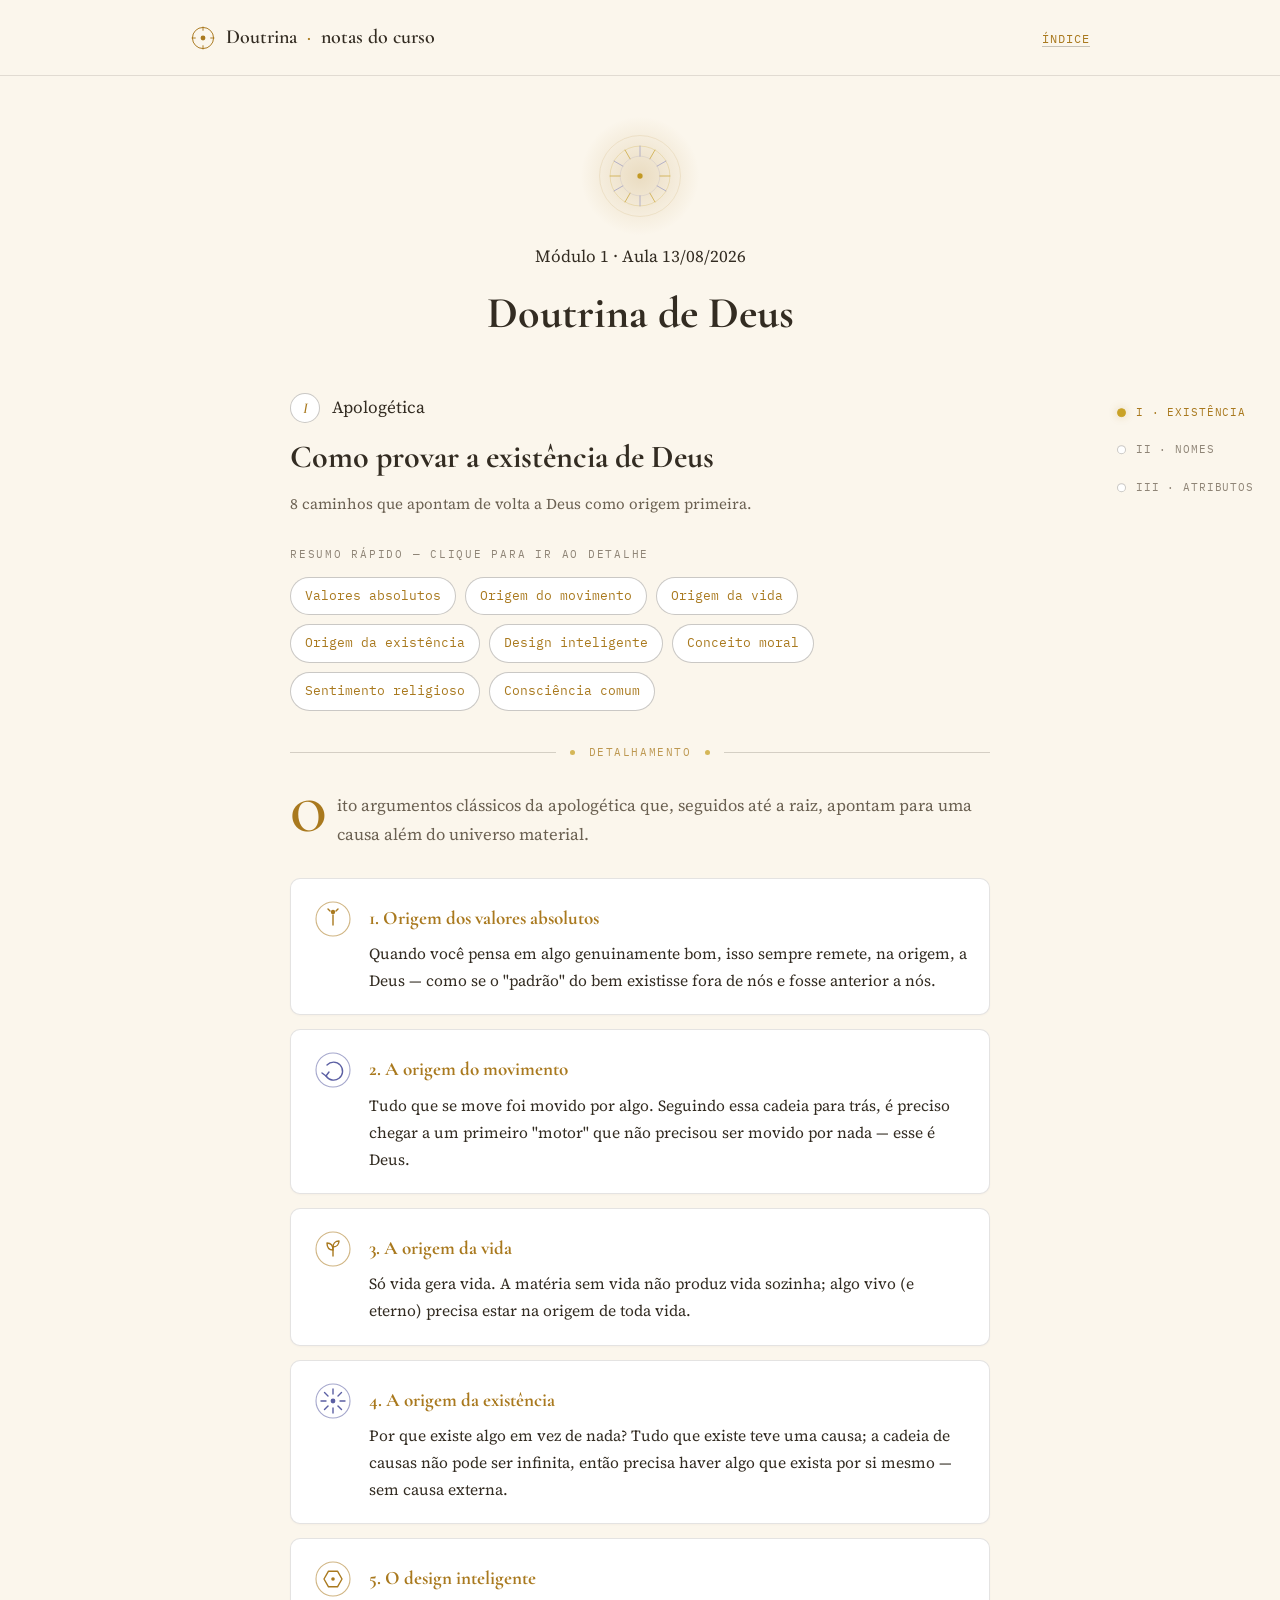
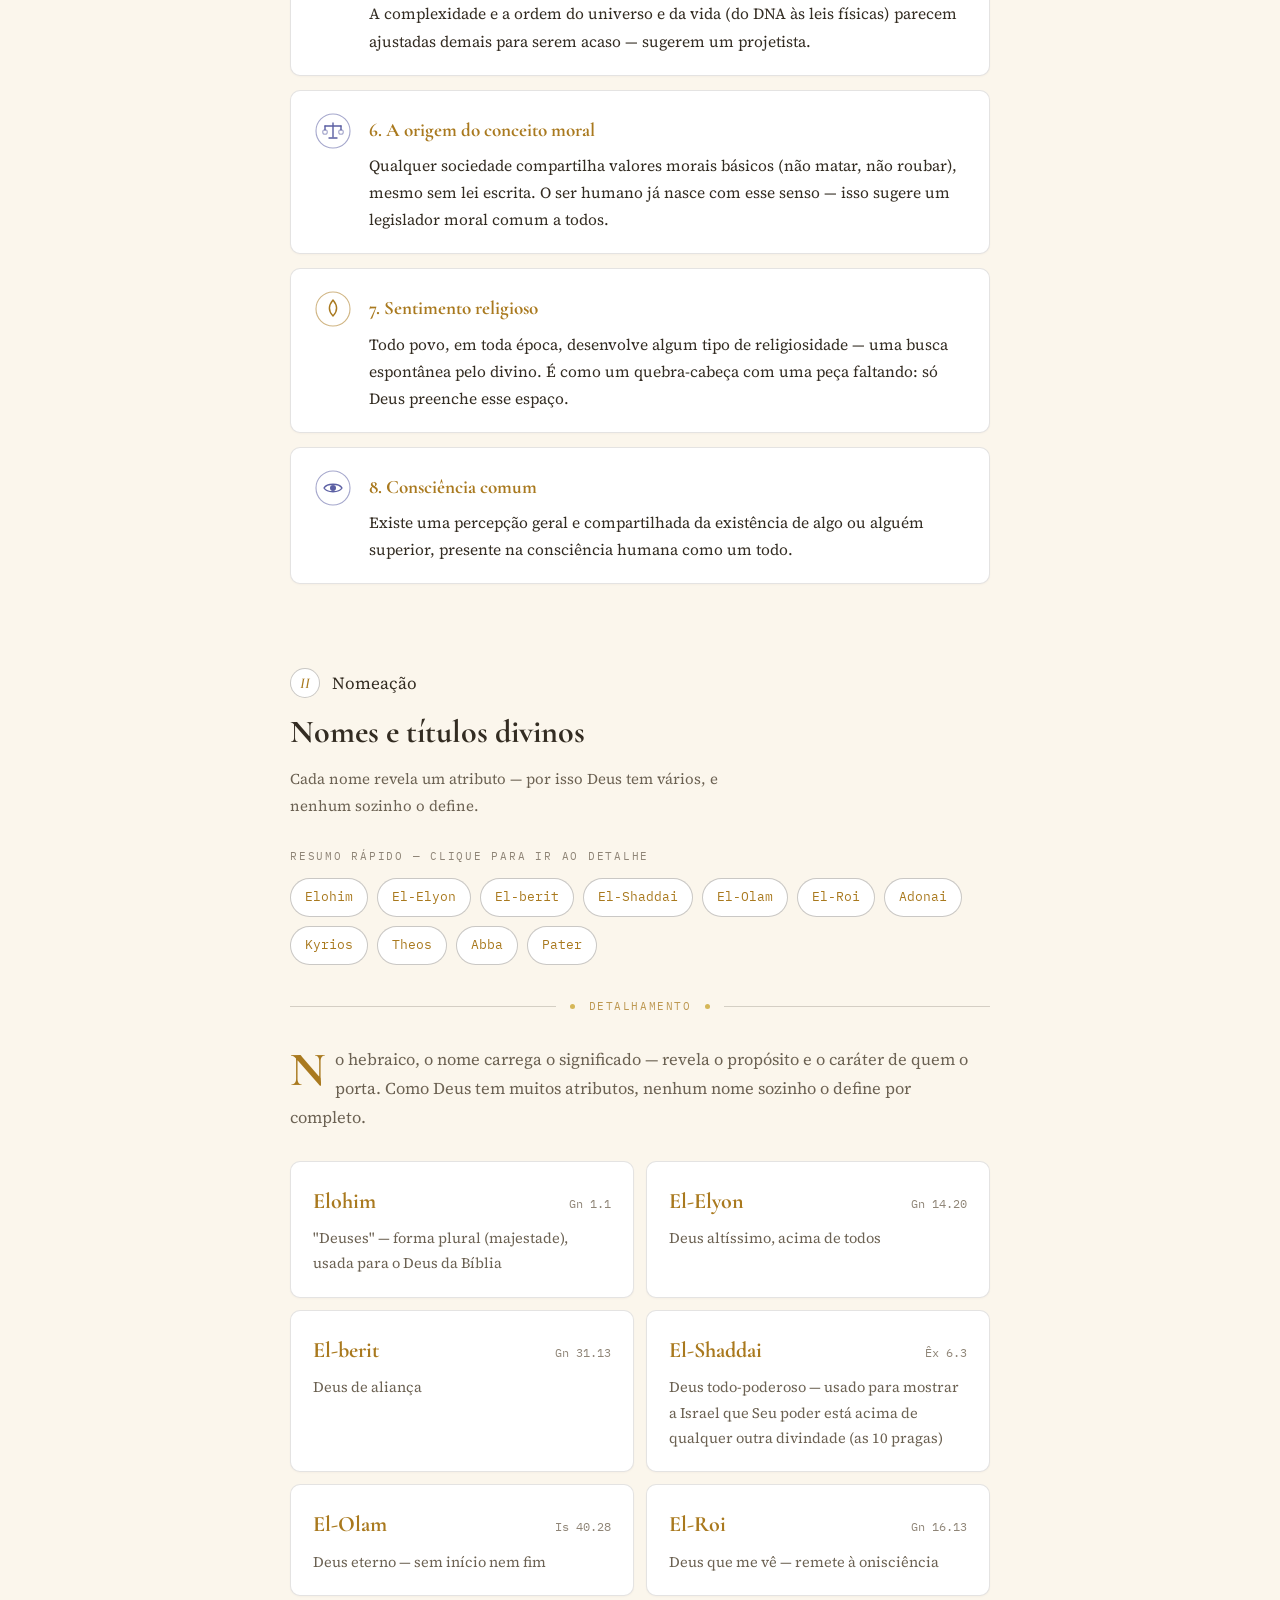
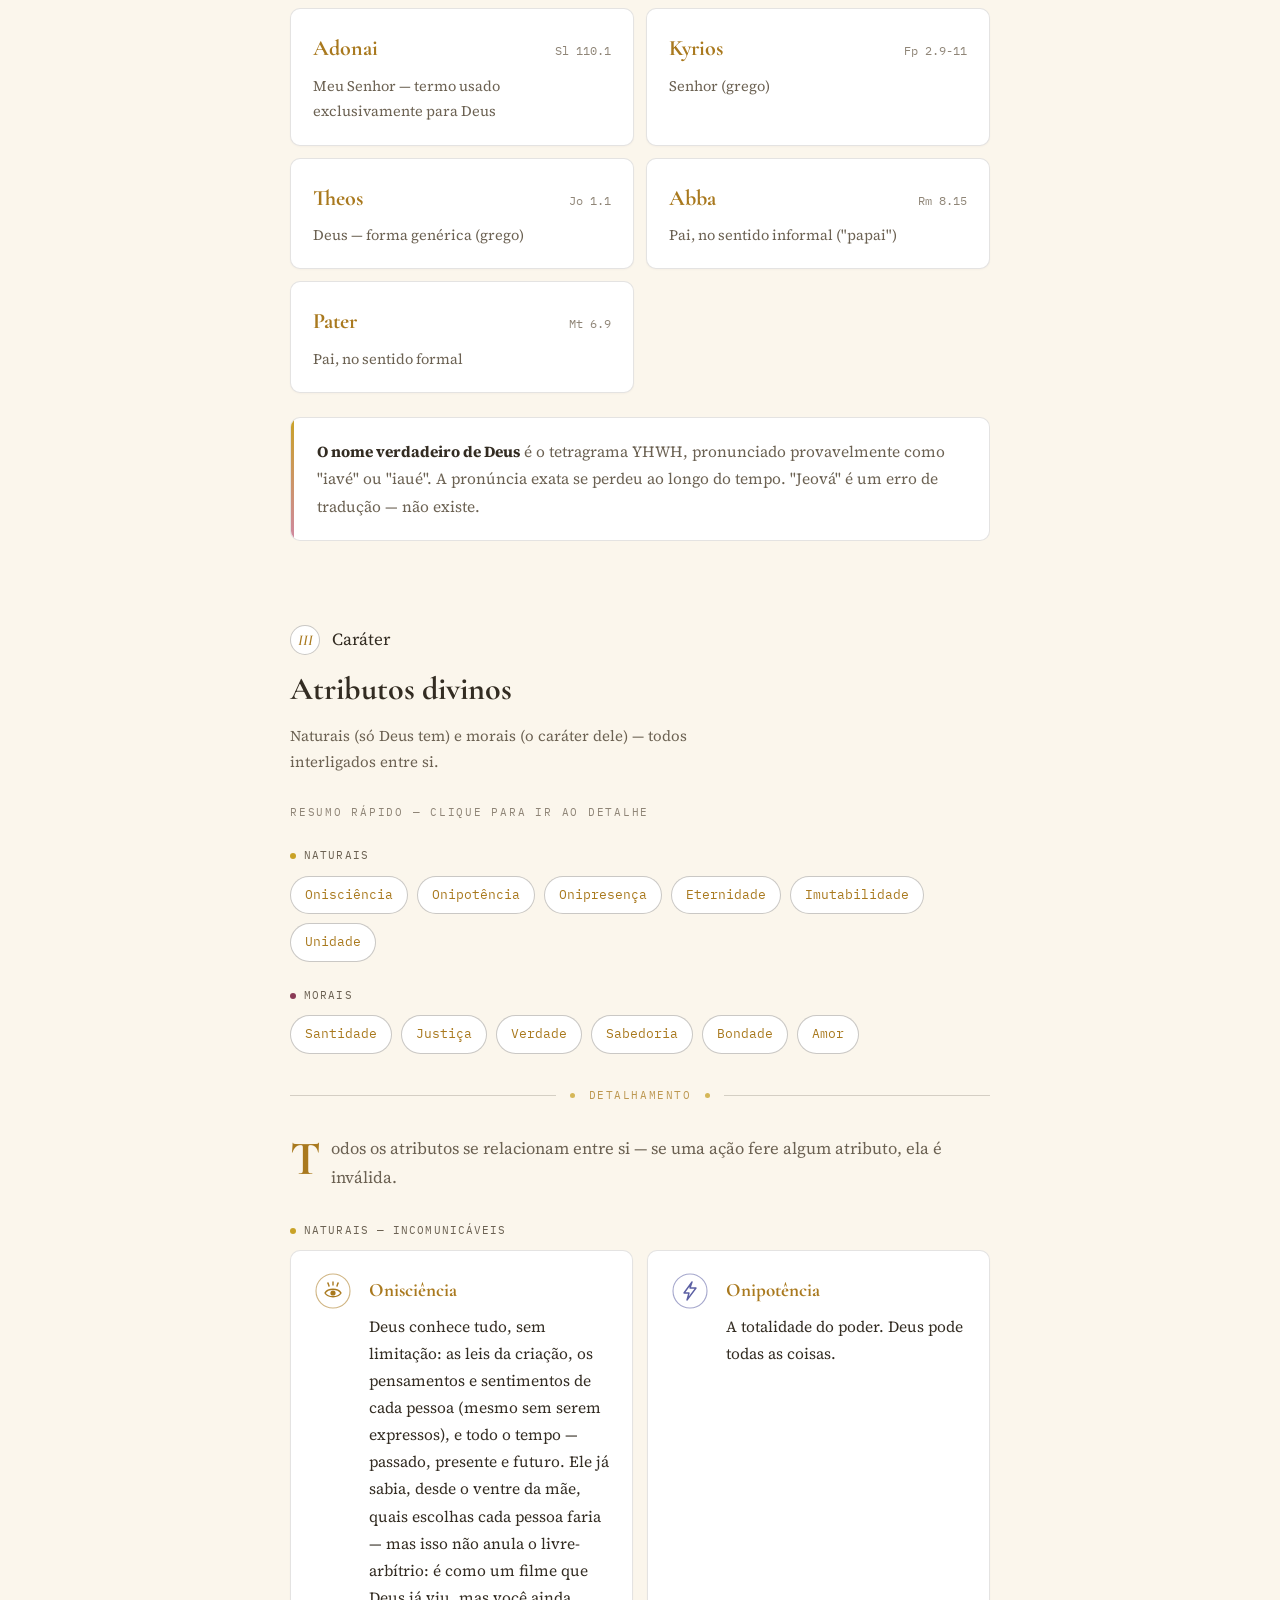
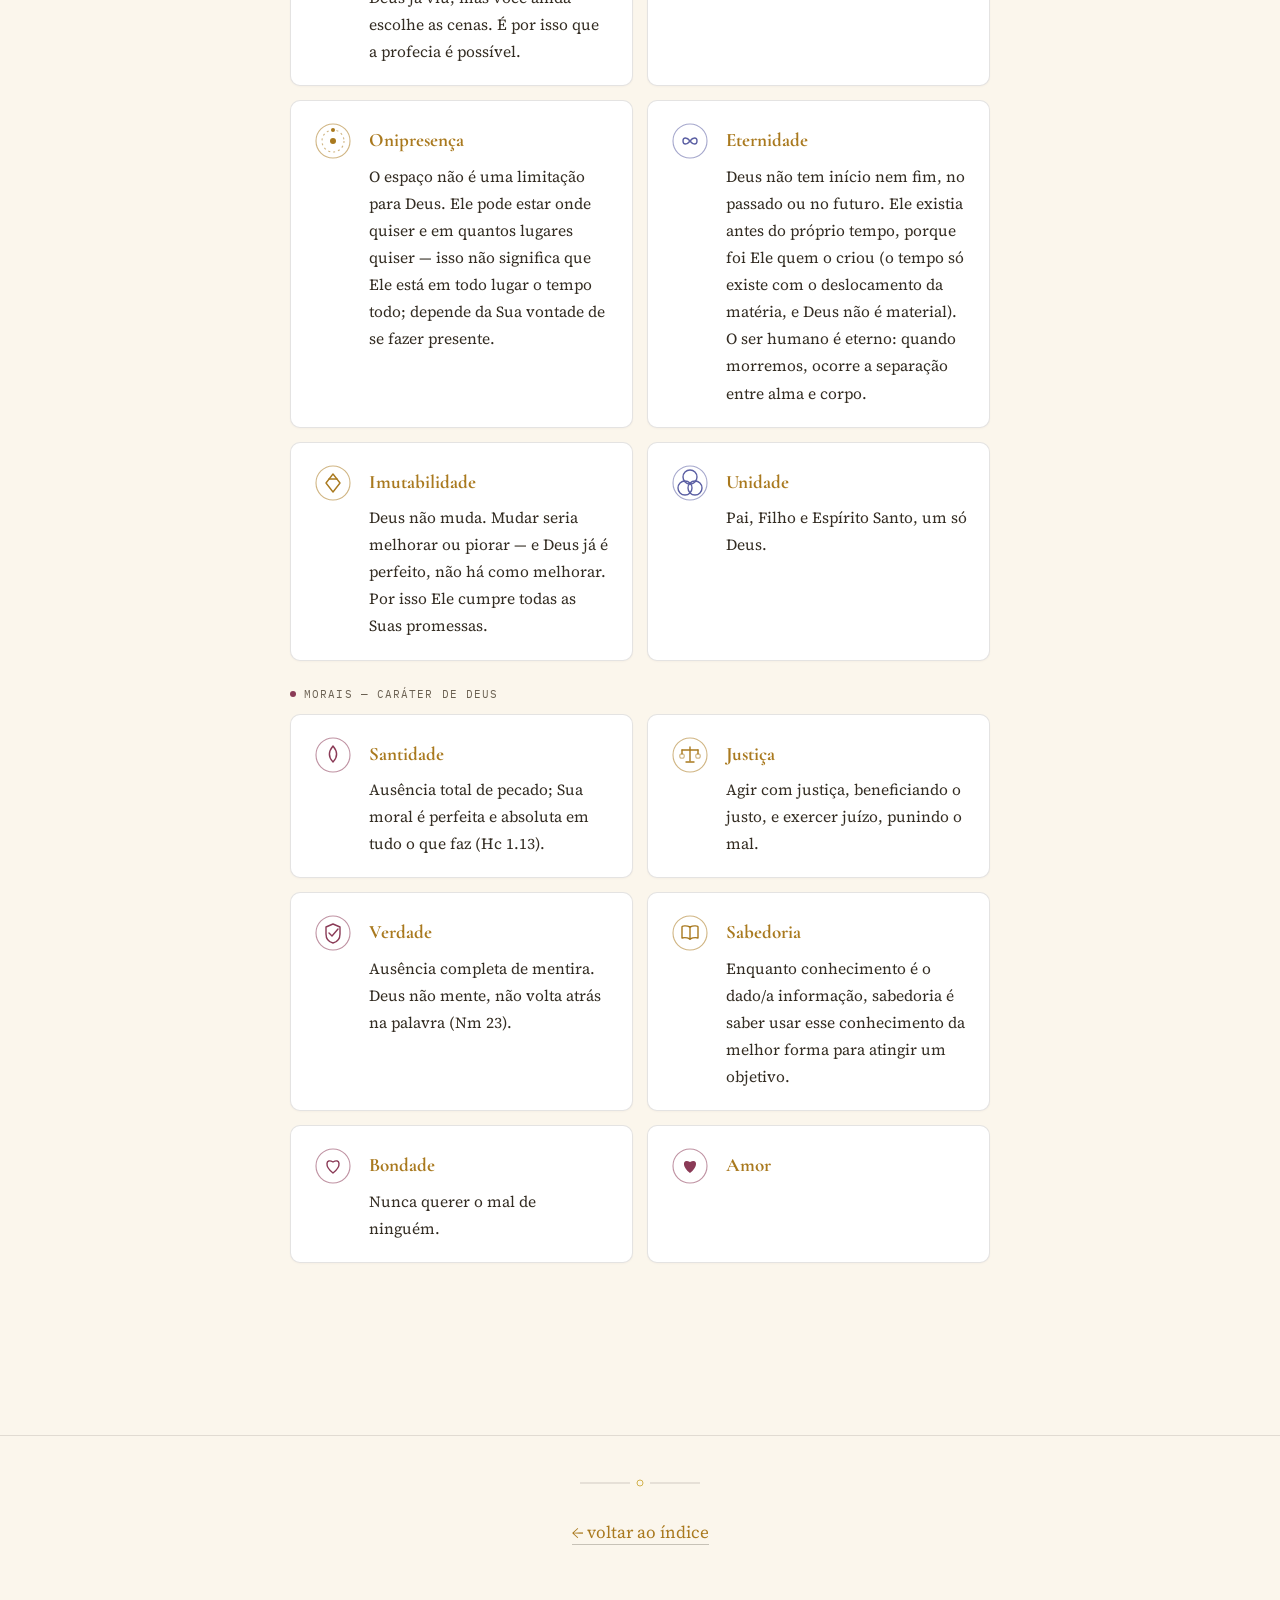
==== aulas/2026-08-13-doutrina-de-deus.html @ c3dcca3f "Site inicial: anotações do curso livre de teologia Co-Authored-By: Claude Sonnet 5 <noreply@anthropi" ====
<!DOCTYPE html>
<html lang="pt-BR">
<head>
<meta charset="UTF-8">
<meta name="viewport" content="width=device-width, initial-scale=1.0">
<title>Doutrina de Deus — 13/08/2026</title>
<link rel="stylesheet" href="../css/style.css">
</head>
<body>

<div class="ambient" aria-hidden="true"></div>
<div class="progress" aria-hidden="true"></div>

<header class="site-header">
  <div class="inner">
    <a href="../index.html" class="brand">
      <svg viewBox="0 0 32 32" style="color:var(--gold-soft)" aria-hidden="true">
        <circle cx="16" cy="16" r="13" fill="none" stroke="currentColor" stroke-width="1.2"/>
        <line x1="16" y1="2" x2="16" y2="7" stroke="currentColor" stroke-width="1.2"/>
        <line x1="16" y1="25" x2="16" y2="30" stroke="currentColor" stroke-width="1.2"/>
        <line x1="2" y1="16" x2="7" y2="16" stroke="currentColor" stroke-width="1.2"/>
        <line x1="25" y1="16" x2="30" y2="16" stroke="currentColor" stroke-width="1.2"/>
        <circle cx="16" cy="16" r="3" fill="currentColor"/>
      </svg>
      Doutrina <span>&middot;</span> notas do curso
    </a>
    <nav><a href="../index.html">Índice</a></nav>
  </div>
</header>

<nav class="toc" aria-label="Índice desta aula">
  <a href="#existencia"><span class="dot"></span><span class="label">I &middot; Existência</span></a>
  <a href="#nomes"><span class="dot"></span><span class="label">II &middot; Nomes</span></a>
  <a href="#atributos"><span class="dot"></span><span class="label">III &middot; Atributos</span></a>
</nav>

<main>
  <div class="page-inner">

  <div class="lecture-header reveal">
    <div class="medallion" aria-hidden="true">
      <div class="medallion-glow"></div>
      <svg viewBox="0 0 200 200" width="100%" height="100%">
        <circle class="ring" cx="100" cy="100" r="92" fill="none" stroke="var(--gold-dim)" stroke-width="1"/>
        <g class="ring-rotate">
          <circle cx="100" cy="100" r="68" fill="none" stroke="var(--gold)" stroke-width="1" opacity="0.5"/>
          <line x1="145" y1="100" x2="168" y2="100" stroke="var(--gold)" stroke-width="1.5" stroke-linecap="round"/>
          <line x1="139" y1="122.5" x2="159" y2="134" stroke="var(--lapis)" stroke-width="1.5" stroke-linecap="round"/>
          <line x1="122.5" y1="139" x2="134" y2="159" stroke="var(--gold)" stroke-width="1.5" stroke-linecap="round"/>
          <line x1="100" y1="145" x2="100" y2="168" stroke="var(--lapis)" stroke-width="1.5" stroke-linecap="round"/>
          <line x1="77.5" y1="139" x2="66" y2="159" stroke="var(--gold)" stroke-width="1.5" stroke-linecap="round"/>
          <line x1="61" y1="122.5" x2="41" y2="134" stroke="var(--lapis)" stroke-width="1.5" stroke-linecap="round"/>
          <line x1="55" y1="100" x2="32" y2="100" stroke="var(--gold)" stroke-width="1.5" stroke-linecap="round"/>
          <line x1="61" y1="77.5" x2="41" y2="66" stroke="var(--lapis)" stroke-width="1.5" stroke-linecap="round"/>
          <line x1="77.5" y1="61" x2="66" y2="41" stroke="var(--gold)" stroke-width="1.5" stroke-linecap="round"/>
          <line x1="100" y1="55" x2="100" y2="32" stroke="var(--lapis)" stroke-width="1.5" stroke-linecap="round"/>
          <line x1="122.5" y1="61" x2="134" y2="41" stroke="var(--gold)" stroke-width="1.5" stroke-linecap="round"/>
          <line x1="139" y1="77.5" x2="159" y2="66" stroke="var(--lapis)" stroke-width="1.5" stroke-linecap="round"/>
        </g>
        <g class="ring-rotate-rev">
          <circle cx="100" cy="100" r="45" fill="none" stroke="var(--lapis)" stroke-width="1" opacity="0.4"/>
        </g>
        <circle cx="100" cy="100" r="6" fill="var(--gold)"/>
      </svg>
    </div>
    <p class="eyebrow">Módulo 1 &middot; Aula 13/08/2026</p>
    <h1>Doutrina de Deus</h1>
  </div>

  <!-- SEÇÃO I — EXISTÊNCIA -->
  <section class="section reveal" id="existencia">
    <div class="section-eyebrow"><span class="section-num">I</span><span class="eyebrow">Apologética</span></div>
    <h2>Como provar a existência de Deus</h2>
    <p class="section-sub">8 caminhos que apontam de volta a Deus como origem primeira.</p>

    <p class="resumo-label">Resumo rápido — clique para ir ao detalhe</p>
    <div class="chip-row">
      <a class="chip" href="#prova-1">Valores absolutos</a>
      <a class="chip" href="#prova-2">Origem do movimento</a>
      <a class="chip" href="#prova-3">Origem da vida</a>
      <a class="chip" href="#prova-4">Origem da existência</a>
      <a class="chip" href="#prova-5">Design inteligente</a>
      <a class="chip" href="#prova-6">Conceito moral</a>
      <a class="chip" href="#prova-7">Sentimento religioso</a>
      <a class="chip" href="#prova-8">Consciência comum</a>
    </div>

    <div class="divider"><span class="dot"></span><span>detalhamento</span><span class="dot"></span></div>

    <p class="intro-p">Oito argumentos clássicos da apologética que, seguidos até a raiz, apontam para uma causa além do universo material.</p>

    <div class="card-grid">
      <div class="arg" id="prova-1">
        <svg class="sigil c-gold" viewBox="0 0 40 40" aria-hidden="true">
          <circle class="ring" cx="20" cy="20" r="17"/>
          <line class="mark" x1="20" y1="26" x2="20" y2="16"/>
          <circle class="mark-fill" cx="20" cy="13" r="2.2"/>
          <line class="mark" x1="15" y1="10" x2="17" y2="12"/>
          <line class="mark" x1="25" y1="10" x2="23" y2="12"/>
        </svg>
        <div class="body">
          <h3>1. Origem dos valores absolutos</h3>
          <p>Quando você pensa em algo genuinamente bom, isso sempre remete, na origem, a Deus — como se o "padrão" do bem existisse fora de nós e fosse anterior a nós.</p>
        </div>
      </div>

      <div class="arg" id="prova-2">
        <svg class="sigil c-lapis" viewBox="0 0 40 40" aria-hidden="true">
          <circle class="ring" cx="20" cy="20" r="17"/>
          <path class="mark" d="M14 15 A9 9 0 1 1 13 26"/>
          <path class="mark" d="M9 23 L13 26 L16 22"/>
        </svg>
        <div class="body">
          <h3>2. A origem do movimento</h3>
          <p>Tudo que se move foi movido por algo. Seguindo essa cadeia para trás, é preciso chegar a um primeiro "motor" que não precisou ser movido por nada — esse é Deus.</p>
        </div>
      </div>

      <div class="arg" id="prova-3">
        <svg class="sigil c-gold" viewBox="0 0 40 40" aria-hidden="true">
          <circle class="ring" cx="20" cy="20" r="17"/>
          <line class="mark" x1="20" y1="27" x2="20" y2="18"/>
          <path class="mark" d="M20 21 C16 21 14 18 14 14 C18 14 20 17 20 21"/>
          <path class="mark" d="M20 18 C24 18 26 15 26 12 C22 12 20 15 20 18"/>
        </svg>
        <div class="body">
          <h3>3. A origem da vida</h3>
          <p>Só vida gera vida. A matéria sem vida não produz vida sozinha; algo vivo (e eterno) precisa estar na origem de toda vida.</p>
        </div>
      </div>

      <div class="arg" id="prova-4">
        <svg class="sigil c-lapis" viewBox="0 0 40 40" aria-hidden="true">
          <circle class="ring" cx="20" cy="20" r="17"/>
          <circle class="mark-fill" cx="20" cy="20" r="2.4"/>
          <line class="mark" x1="27" y1="20" x2="32" y2="20"/>
          <line class="mark" x1="25" y1="25" x2="28.5" y2="28.5"/>
          <line class="mark" x1="20" y1="27" x2="20" y2="32"/>
          <line class="mark" x1="15" y1="25" x2="11.5" y2="28.5"/>
          <line class="mark" x1="13" y1="20" x2="8" y2="20"/>
          <line class="mark" x1="15" y1="15" x2="11.5" y2="11.5"/>
          <line class="mark" x1="20" y1="13" x2="20" y2="8"/>
          <line class="mark" x1="25" y1="15" x2="28.5" y2="11.5"/>
        </svg>
        <div class="body">
          <h3>4. A origem da existência</h3>
          <p>Por que existe algo em vez de nada? Tudo que existe teve uma causa; a cadeia de causas não pode ser infinita, então precisa haver algo que exista por si mesmo — sem causa externa.</p>
        </div>
      </div>

      <div class="arg" id="prova-5">
        <svg class="sigil c-gold" viewBox="0 0 40 40" aria-hidden="true">
          <circle class="ring" cx="20" cy="20" r="17"/>
          <path class="mark" d="M29 20 L24.5 27.8 L15.5 27.8 L11 20 L15.5 12.2 L24.5 12.2 Z"/>
          <circle class="mark-fill" cx="20" cy="20" r="1.8"/>
        </svg>
        <div class="body">
          <h3>5. O design inteligente</h3>
          <p>A complexidade e a ordem do universo e da vida (do DNA às leis físicas) parecem ajustadas demais para serem acaso — sugerem um projetista.</p>
        </div>
      </div>

      <div class="arg" id="prova-6">
        <svg class="sigil c-lapis" viewBox="0 0 40 40" aria-hidden="true">
          <circle class="ring" cx="20" cy="20" r="17"/>
          <line class="mark" x1="20" y1="12" x2="20" y2="26"/>
          <line class="mark" x1="12" y1="15" x2="28" y2="15"/>
          <line class="mark" x1="12" y1="15" x2="12" y2="19"/>
          <line class="mark" x1="28" y1="15" x2="28" y2="19"/>
          <circle class="ring" cx="12" cy="21" r="2.3"/>
          <circle class="ring" cx="28" cy="21" r="2.3"/>
          <line class="mark" x1="16" y1="27" x2="24" y2="27"/>
        </svg>
        <div class="body">
          <h3>6. A origem do conceito moral</h3>
          <p>Qualquer sociedade compartilha valores morais básicos (não matar, não roubar), mesmo sem lei escrita. O ser humano já nasce com esse senso — isso sugere um legislador moral comum a todos.</p>
        </div>
      </div>

      <div class="arg" id="prova-7">
        <svg class="sigil c-gold" viewBox="0 0 40 40" aria-hidden="true">
          <circle class="ring" cx="20" cy="20" r="17"/>
          <path class="mark" d="M20 11 C25 17 25 22 20 27 C15 22 15 17 20 11 Z"/>
        </svg>
        <div class="body">
          <h3>7. Sentimento religioso</h3>
          <p>Todo povo, em toda época, desenvolve algum tipo de religiosidade — uma busca espontânea pelo divino. É como um quebra-cabeça com uma peça faltando: só Deus preenche esse espaço.</p>
        </div>
      </div>

      <div class="arg" id="prova-8">
        <svg class="sigil c-lapis" viewBox="0 0 40 40" aria-hidden="true">
          <circle class="ring" cx="20" cy="20" r="17"/>
          <path class="mark" d="M11 20 C14 15 26 15 29 20 C26 25 14 25 11 20 Z"/>
          <circle class="mark-fill" cx="20" cy="20" r="3"/>
        </svg>
        <div class="body">
          <h3>8. Consciência comum</h3>
          <p>Existe uma percepção geral e compartilhada da existência de algo ou alguém superior, presente na consciência humana como um todo.</p>
        </div>
      </div>
    </div>
  </section>

  <!-- SEÇÃO II — NOMES -->
  <section class="section reveal" id="nomes">
    <div class="section-eyebrow"><span class="section-num">II</span><span class="eyebrow">Nomeação</span></div>
    <h2>Nomes e títulos divinos</h2>
    <p class="section-sub">Cada nome revela um atributo — por isso Deus tem vários, e nenhum sozinho o define.</p>

    <p class="resumo-label">Resumo rápido — clique para ir ao detalhe</p>
    <div class="chip-row">
      <a class="chip" href="#nome-elohim">Elohim</a>
      <a class="chip" href="#nome-elelyon">El-Elyon</a>
      <a class="chip" href="#nome-elberit">El-berit</a>
      <a class="chip" href="#nome-elshaddai">El-Shaddai</a>
      <a class="chip" href="#nome-elolam">El-Olam</a>
      <a class="chip" href="#nome-elroi">El-Roi</a>
      <a class="chip" href="#nome-adonai">Adonai</a>
      <a class="chip" href="#nome-kyrios">Kyrios</a>
      <a class="chip" href="#nome-theos">Theos</a>
      <a class="chip" href="#nome-abba">Abba</a>
      <a class="chip" href="#nome-pater">Pater</a>
    </div>

    <div class="divider"><span class="dot"></span><span>detalhamento</span><span class="dot"></span></div>

    <p class="intro-p">No hebraico, o nome carrega o significado — revela o propósito e o caráter de quem o porta. Como Deus tem muitos atributos, nenhum nome sozinho o define por completo.</p>

    <div class="names-grid">
      <div class="name-card" id="nome-elohim">
        <div class="name-top"><span class="name-title">Elohim</span><span class="name-ref">Gn 1.1</span></div>
        <p>"Deuses" — forma plural (majestade), usada para o Deus da Bíblia</p>
      </div>
      <div class="name-card" id="nome-elelyon">
        <div class="name-top"><span class="name-title">El-Elyon</span><span class="name-ref">Gn 14.20</span></div>
        <p>Deus altíssimo, acima de todos</p>
      </div>
      <div class="name-card" id="nome-elberit">
        <div class="name-top"><span class="name-title">El-berit</span><span class="name-ref">Gn 31.13</span></div>
        <p>Deus de aliança</p>
      </div>
      <div class="name-card" id="nome-elshaddai">
        <div class="name-top"><span class="name-title">El-Shaddai</span><span class="name-ref">Êx 6.3</span></div>
        <p>Deus todo-poderoso — usado para mostrar a Israel que Seu poder está acima de qualquer outra divindade (as 10 pragas)</p>
      </div>
      <div class="name-card" id="nome-elolam">
        <div class="name-top"><span class="name-title">El-Olam</span><span class="name-ref">Is 40.28</span></div>
        <p>Deus eterno — sem início nem fim</p>
      </div>
      <div class="name-card" id="nome-elroi">
        <div class="name-top"><span class="name-title">El-Roi</span><span class="name-ref">Gn 16.13</span></div>
        <p>Deus que me vê — remete à onisciência</p>
      </div>
      <div class="name-card" id="nome-adonai">
        <div class="name-top"><span class="name-title">Adonai</span><span class="name-ref">Sl 110.1</span></div>
        <p>Meu Senhor — termo usado exclusivamente para Deus</p>
      </div>
      <div class="name-card" id="nome-kyrios">
        <div class="name-top"><span class="name-title">Kyrios</span><span class="name-ref">Fp 2.9-11</span></div>
        <p>Senhor (grego)</p>
      </div>
      <div class="name-card" id="nome-theos">
        <div class="name-top"><span class="name-title">Theos</span><span class="name-ref">Jo 1.1</span></div>
        <p>Deus — forma genérica (grego)</p>
      </div>
      <div class="name-card" id="nome-abba">
        <div class="name-top"><span class="name-title">Abba</span><span class="name-ref">Rm 8.15</span></div>
        <p>Pai, no sentido informal ("papai")</p>
      </div>
      <div class="name-card" id="nome-pater">
        <div class="name-top"><span class="name-title">Pater</span><span class="name-ref">Mt 6.9</span></div>
        <p>Pai, no sentido formal</p>
      </div>
    </div>

    <div class="callout"><strong>O nome verdadeiro de Deus</strong> é o tetragrama YHWH, pronunciado provavelmente como "iavé" ou "iaué". A pronúncia exata se perdeu ao longo do tempo. "Jeová" é um erro de tradução — não existe.</div>
  </section>

  <!-- SEÇÃO III — ATRIBUTOS -->
  <section class="section reveal" id="atributos">
    <div class="section-eyebrow"><span class="section-num">III</span><span class="eyebrow">Caráter</span></div>
    <h2>Atributos divinos</h2>
    <p class="section-sub">Naturais (só Deus tem) e morais (o caráter dele) — todos interligados entre si.</p>

    <p class="resumo-label">Resumo rápido — clique para ir ao detalhe</p>
    <p class="chip-group-label"><span class="dot"></span>Naturais</p>
    <div class="chip-row grouped">
      <a class="chip" href="#attr-onisciencia">Onisciência</a>
      <a class="chip" href="#attr-onipotencia">Onipotência</a>
      <a class="chip" href="#attr-onipresenca">Onipresença</a>
      <a class="chip" href="#attr-eternidade">Eternidade</a>
      <a class="chip" href="#attr-imutabilidade">Imutabilidade</a>
      <a class="chip" href="#attr-unidade">Unidade</a>
    </div>
    <p class="chip-group-label moral"><span class="dot"></span>Morais</p>
    <div class="chip-row">
      <a class="chip" href="#attr-santidade">Santidade</a>
      <a class="chip" href="#attr-justica">Justiça</a>
      <a class="chip" href="#attr-verdade">Verdade</a>
      <a class="chip" href="#attr-sabedoria">Sabedoria</a>
      <a class="chip" href="#attr-bondade">Bondade</a>
      <a class="chip" href="#attr-amor">Amor</a>
    </div>

    <div class="divider"><span class="dot"></span><span>detalhamento</span><span class="dot"></span></div>

    <p class="intro-p">Todos os atributos se relacionam entre si — se uma ação fere algum atributo, ela é inválida.</p>

    <p class="chip-group-label"><span class="dot"></span>Naturais — incomunicáveis</p>
    <div class="card-grid two-col">
      <div class="attr" id="attr-onisciencia">
        <svg class="sigil c-gold" viewBox="0 0 40 40" aria-hidden="true">
          <circle class="ring" cx="20" cy="20" r="17"/>
          <path class="mark" d="M12 22 C15 17 25 17 28 22 C25 27 15 27 12 22 Z"/>
          <circle class="mark-fill" cx="20" cy="22" r="2.6"/>
          <line class="mark" x1="16" y1="15" x2="15" y2="12"/>
          <line class="mark" x1="20" y1="14" x2="20" y2="11"/>
          <line class="mark" x1="24" y1="15" x2="25" y2="12"/>
        </svg>
        <div class="body"><h3>Onisciência</h3><p>Deus conhece tudo, sem limitação: as leis da criação, os pensamentos e sentimentos de cada pessoa (mesmo sem serem expressos), e todo o tempo — passado, presente e futuro. Ele já sabia, desde o ventre da mãe, quais escolhas cada pessoa faria — mas isso não anula o livre-arbítrio: é como um filme que Deus já viu, mas você ainda escolhe as cenas. É por isso que a profecia é possível.</p></div>
      </div>
      <div class="attr" id="attr-onipotencia">
        <svg class="sigil c-lapis" viewBox="0 0 40 40" aria-hidden="true">
          <circle class="ring" cx="20" cy="20" r="17"/>
          <path class="mark" d="M22 11 L14 22 L19 22 L17 29 L26 17 L20 17 Z"/>
        </svg>
        <div class="body"><h3>Onipotência</h3><p>A totalidade do poder. Deus pode todas as coisas.</p></div>
      </div>
      <div class="attr" id="attr-onipresenca">
        <svg class="sigil c-gold" viewBox="0 0 40 40" aria-hidden="true">
          <circle class="ring" cx="20" cy="20" r="17"/>
          <circle class="ring" cx="20" cy="20" r="11" stroke-dasharray="2 3"/>
          <circle class="mark-fill" cx="20" cy="20" r="3"/>
          <circle class="mark-fill" cx="20" cy="9" r="2"/>
        </svg>
        <div class="body"><h3>Onipresença</h3><p>O espaço não é uma limitação para Deus. Ele pode estar onde quiser e em quantos lugares quiser — isso não significa que Ele está em todo lugar o tempo todo; depende da Sua vontade de se fazer presente.</p></div>
      </div>
      <div class="attr" id="attr-eternidade">
        <svg class="sigil c-lapis" viewBox="0 0 40 40" aria-hidden="true">
          <circle class="ring" cx="20" cy="20" r="17"/>
          <path class="mark" d="M13 20 C13 16 17 16 20 20 C23 24 27 24 27 20 C27 16 23 16 20 20 C17 24 13 24 13 20 Z"/>
        </svg>
        <div class="body"><h3>Eternidade</h3><p>Deus não tem início nem fim, no passado ou no futuro. Ele existia antes do próprio tempo, porque foi Ele quem o criou (o tempo só existe com o deslocamento da matéria, e Deus não é material). O ser humano é eterno: quando morremos, ocorre a separação entre alma e corpo.</p></div>
      </div>
      <div class="attr" id="attr-imutabilidade">
        <svg class="sigil c-gold" viewBox="0 0 40 40" aria-hidden="true">
          <circle class="ring" cx="20" cy="20" r="17"/>
          <path class="mark" d="M20 11 L27 20 L20 29 L13 20 Z"/>
          <line class="mark" x1="16" y1="16" x2="24" y2="16"/>
        </svg>
        <div class="body"><h3>Imutabilidade</h3><p>Deus não muda. Mudar seria melhorar ou piorar — e Deus já é perfeito, não há como melhorar. Por isso Ele cumpre todas as Suas promessas.</p></div>
      </div>
      <div class="attr" id="attr-unidade">
        <svg class="sigil c-lapis" viewBox="0 0 40 40" aria-hidden="true">
          <circle class="ring" cx="20" cy="20" r="17"/>
          <circle class="mark" cx="20" cy="14" r="7"/>
          <circle class="mark" cx="15" cy="25" r="7"/>
          <circle class="mark" cx="25" cy="25" r="7"/>
        </svg>
        <div class="body"><h3>Unidade</h3><p>Pai, Filho e Espírito Santo, um só Deus.</p></div>
      </div>
    </div>

    <p class="chip-group-label moral"><span class="dot"></span>Morais — caráter de Deus</p>
    <div class="card-grid two-col">
      <div class="attr" id="attr-santidade">
        <svg class="sigil c-wine" viewBox="0 0 40 40" aria-hidden="true">
          <circle class="ring" cx="20" cy="20" r="17"/>
          <path class="mark" d="M20 11 C25 17 25 22 20 27 C15 22 15 17 20 11 Z"/>
        </svg>
        <div class="body"><h3>Santidade</h3><p>Ausência total de pecado; Sua moral é perfeita e absoluta em tudo o que faz (Hc 1.13).</p></div>
      </div>
      <div class="attr" id="attr-justica">
        <svg class="sigil c-gold" viewBox="0 0 40 40" aria-hidden="true">
          <circle class="ring" cx="20" cy="20" r="17"/>
          <line class="mark" x1="20" y1="12" x2="20" y2="26"/>
          <line class="mark" x1="12" y1="15" x2="28" y2="15"/>
          <line class="mark" x1="12" y1="15" x2="12" y2="19"/>
          <line class="mark" x1="28" y1="15" x2="28" y2="19"/>
          <circle class="ring" cx="12" cy="21" r="2.3"/>
          <circle class="ring" cx="28" cy="21" r="2.3"/>
          <line class="mark" x1="16" y1="27" x2="24" y2="27"/>
        </svg>
        <div class="body"><h3>Justiça</h3><p>Agir com justiça, beneficiando o justo, e exercer juízo, punindo o mal.</p></div>
      </div>
      <div class="attr" id="attr-verdade">
        <svg class="sigil c-wine" viewBox="0 0 40 40" aria-hidden="true">
          <circle class="ring" cx="20" cy="20" r="17"/>
          <path class="mark" d="M20 11 L27 14 L27 21 C27 26 24 29 20 30 C16 29 13 26 13 21 L13 14 Z"/>
          <path class="mark" d="M16 20 L19 23 L25 16"/>
        </svg>
        <div class="body"><h3>Verdade</h3><p>Ausência completa de mentira. Deus não mente, não volta atrás na palavra (Nm 23).</p></div>
      </div>
      <div class="attr" id="attr-sabedoria">
        <svg class="sigil c-gold" viewBox="0 0 40 40" aria-hidden="true">
          <circle class="ring" cx="20" cy="20" r="17"/>
          <line class="mark" x1="20" y1="14" x2="20" y2="26"/>
          <path class="mark" d="M20 14 C16 12 12 13 12 14 V25 C16 24 20 26 20 26"/>
          <path class="mark" d="M20 14 C24 12 28 13 28 14 V25 C24 24 20 26 20 26"/>
        </svg>
        <div class="body"><h3>Sabedoria</h3><p>Enquanto conhecimento é o dado/a informação, sabedoria é saber usar esse conhecimento da melhor forma para atingir um objetivo.</p></div>
      </div>
      <div class="attr" id="attr-bondade">
        <svg class="sigil c-wine" viewBox="0 0 40 40" aria-hidden="true">
          <circle class="ring" cx="20" cy="20" r="17"/>
          <path class="mark" d="M20 27 C11 20 13 12 20 16 C27 12 29 20 20 27 Z"/>
        </svg>
        <div class="body"><h3>Bondade</h3><p>Nunca querer o mal de ninguém.</p></div>
      </div>
      <div class="attr" id="attr-amor">
        <svg class="sigil c-wine" viewBox="0 0 40 40" aria-hidden="true">
          <circle class="ring" cx="20" cy="20" r="17"/>
          <path class="mark-fill" d="M20 27 C11 20 13 12 20 16 C27 12 29 20 20 27 Z"/>
        </svg>
        <div class="body"><h3>Amor</h3></div>
      </div>
    </div>
  </section>

  </div>
</main>

<footer class="site-footer">
  <svg class="footer-flourish" viewBox="0 0 120 14" aria-hidden="true">
    <line x1="0" y1="7" x2="50" y2="7" stroke="var(--border-strong)" stroke-width="1"/>
    <circle cx="60" cy="7" r="3" fill="none" stroke="var(--gold)" stroke-width="1"/>
    <line x1="70" y1="7" x2="120" y2="7" stroke="var(--border-strong)" stroke-width="1"/>
  </svg>
  <p class="eyebrow"><a href="../index.html">&larr; voltar ao índice</a></p>
</footer>

<a href="#" class="top-link" aria-label="Voltar ao topo" onclick="window.scrollTo({top:0,behavior:'smooth'});return false;">
  <svg width="16" height="16" viewBox="0 0 16 16" aria-hidden="true"><path d="M8 3 L13 10 L10 10 L10 13 L6 13 L6 10 L3 10 Z" fill="currentColor"/></svg>
</a>

<script src="../js/site.js"></script>
</body>
</html>
---- css/style.css ----
@import url('https://fonts.googleapis.com/css2?family=Cormorant+Garamond:ital,wght@0,500;0,600;0,700;1,500&family=Source+Serif+4:opsz,wght@8..60,400;8..60,600&family=IBM+Plex+Mono:wght@400;500&display=swap');

:root{
  /* light, pastel-tinted base */
  --ink: #fbf6ec;          /* page background — soft parchment */
  --ink-2: #ffffff;        /* card background */
  --ink-3: #f2e9d6;        /* tertiary tint */

  --gold: #c9a227;         /* decorative fill (lines, dots) */
  --gold-soft: #a9791e;    /* text-safe deep gold (headings, links, icons) */
  --gold-dim: rgba(169,121,30,0.28);

  --lapis: #9098d6;        /* decorative pastel periwinkle (lines) */
  --lapis-soft: #5b5fa3;   /* text-safe deep lavender (icons, active states) */

  --wine: #cf88a1;         /* decorative pastel rose */
  --wine-soft: #8a3a56;    /* text-safe deep wine (icons, headings) */

  --cream: #332c22;        /* primary text — warm dark ink */
  --cream-dim: #6b6152;    /* secondary text */
  --muted: #8f8577;        /* tertiary / labels */

  --border: rgba(51,44,34,0.13);
  --border-strong: rgba(51,44,34,0.26);
}

*{ box-sizing: border-box; }
html{ background: var(--ink); }
body{
  margin: 0;
  background: var(--ink);
  color: var(--cream);
  font-family: 'Source Serif 4', Georgia, serif;
  font-size: 17px;
  line-height: 1.75;
  -webkit-font-smoothing: antialiased;
  position: relative;
}

::selection{ background: var(--gold); color: #2b2107; }
a{ color: var(--gold-soft); text-decoration: none; border-bottom: 1px solid var(--border-strong); }
a:hover{ color: var(--wine-soft); border-color: var(--wine-soft); }
a:focus-visible, button:focus-visible, .chip:focus-visible{ outline: 2px solid var(--gold-soft); outline-offset: 3px; }

/* ---------- ambient background — soft pastel wash ---------- */
.ambient{ position: fixed; inset: 0; z-index: -1; overflow: hidden; pointer-events: none; }
.ambient::before, .ambient::after{
  content: ""; position: absolute; width: 60vmax; height: 60vmax; border-radius: 50%;
  filter: blur(100px); opacity: 0.4;
}
.ambient::before{ background: #f0d99a; top: -22vmax; left: -16vmax; }
.ambient::after{ background: #c7cbf0; bottom: -26vmax; right: -16vmax; opacity: 0.35; }
@media (prefers-reduced-motion: no-preference){
  .ambient::before{ animation: drift1 26s ease-in-out infinite alternate; }
  .ambient::after{ animation: drift2 32s ease-in-out infinite alternate; }
}
@keyframes drift1{ from{ transform: translate(0,0) scale(1); } to{ transform: translate(4vmax,3vmax) scale(1.08); } }
@keyframes drift2{ from{ transform: translate(0,0) scale(1); } to{ transform: translate(-3vmax,-4vmax) scale(1.1); } }

/* ---------- reading progress ---------- */
.progress{ position: fixed; top: 0; left: 0; height: 3px; width: 0%; z-index: 60;
  background: linear-gradient(90deg, var(--wine), var(--gold), var(--lapis));
  box-shadow: 0 0 8px var(--gold-dim); transition: width 0.08s linear; }

/* ---------- reveal ---------- */
.reveal{ opacity: 0; transform: translateY(22px); transition: opacity 0.7s ease, transform 0.7s ease; }
.reveal.in-view{ opacity: 1; transform: translateY(0); }

/* ---------- medallion (signature motif) ---------- */
.medallion{ position: relative; display: block; }
.medallion-glow{ position: absolute; inset: -18%; border-radius: 50%; background: radial-gradient(circle, var(--gold-dim), transparent 70%); opacity: 0.75; }
@media (prefers-reduced-motion: no-preference){
  .medallion-glow{ animation: breathe 6s ease-in-out infinite; }
  .medallion .ring-rotate{ animation: spin 110s linear infinite; transform-origin: 100px 100px; }
  .medallion .ring-rotate-rev{ animation: spin-rev 150s linear infinite; transform-origin: 100px 100px; }
}
@keyframes breathe{ 0%,100%{ opacity: 0.55; } 50%{ opacity: 0.95; } }
@keyframes spin{ to{ transform: rotate(360deg); } }
@keyframes spin-rev{ to{ transform: rotate(-360deg); } }

/* ---------- header ---------- */
.site-header{ border-bottom: 1px solid var(--border); padding: 20px 24px; position: relative; }
.site-header .inner{ max-width: 900px; margin: 0 auto; display: flex; align-items: center; justify-content: space-between; gap: 16px; flex-wrap: wrap; }
.site-header .brand{ display: flex; align-items: center; gap: 10px; font-family: 'Cormorant Garamond', serif; font-weight: 600; font-size: 20px; color: var(--cream); border: none; }
.site-header .brand svg{ width: 26px; height: 26px; }
.site-header .brand span{ color: var(--gold-soft); }
.site-header nav a{ font-family: 'IBM Plex Mono', monospace; font-size: 12px; letter-spacing: 0.08em; text-transform: uppercase; }

main{ max-width: 900px; margin: 0 auto; padding: 0 24px 96px; position: relative; }
.page-inner{ max-width: 700px; margin: 0 auto; }

.site-footer{ border-top: 1px solid var(--border); padding: 40px 24px 56px; text-align: center; position: relative; }
.site-footer p{ margin: 0; }
.footer-flourish{ width: 120px; height: 14px; margin: 0 auto 18px; opacity: 0.8; }

/* ---------- index hero ---------- */
.index-hero{ text-align: center; padding: 72px 0 48px; }
.index-hero .medallion{ width: 130px; height: 130px; margin: 0 auto 28px; }
.index-hero h1{ font-family: 'Cormorant Garamond', serif; font-weight: 700; font-size: 52px; line-height: 1.1; margin: 0 0 16px; color: var(--cream); }
.index-hero p{ color: var(--cream-dim); max-width: 50ch; margin: 0 auto; font-size: 17px; }

.section-tag{ font-family: 'IBM Plex Mono', monospace; font-size: 12px; letter-spacing: 0.16em; text-transform: uppercase; color: var(--gold-soft); display: inline-block; margin-bottom: 8px; }

.aula-list{ list-style: none; margin: 0 0 40px; padding: 0; display: flex; flex-direction: column; gap: 14px; }
.aula-card{
  display: block; position: relative; overflow: hidden;
  border: 1px solid var(--border); border-radius: 10px;
  padding: 26px 28px; background: var(--ink-2);
  box-shadow: 0 1px 2px rgba(51,44,34,0.04);
  transition: transform 0.25s ease, box-shadow 0.25s ease, border-color 0.25s ease;
}
.aula-card::before{ content: ""; position: absolute; top: 0; left: 0; width: 3px; height: 100%; background: linear-gradient(var(--gold), var(--lapis)); opacity: 0.8; }
.aula-card:hover{ transform: translateY(-3px); border-color: var(--border-strong); box-shadow: 0 16px 36px -18px rgba(169,121,30,0.4); }
.aula-card .aula-date{ font-family: 'IBM Plex Mono', monospace; font-size: 12px; letter-spacing: 0.08em; color: var(--gold-soft); }
.aula-card h2{ font-family: 'Cormorant Garamond', serif; font-weight: 700; font-size: 28px; margin: 8px 0 8px; color: var(--cream); }
.aula-card p{ margin: 0; color: var(--cream-dim); font-size: 15px; }
.aula-card .go{ position: absolute; right: 26px; top: 50%; transform: translateY(-50%); color: var(--muted); font-size: 20px; transition: transform 0.25s ease, color 0.25s ease; }
.aula-card:hover .go{ transform: translate(4px,-50%); color: var(--gold-soft); }

/* ---------- lecture header ---------- */
.lecture-header{ padding: 56px 0 48px; text-align: center; }
.lecture-header .medallion{ width: 88px; height: 88px; margin: 0 auto 22px; }
.lecture-header h1{ font-family: 'Cormorant Garamond', serif; font-weight: 700; font-size: 44px; line-height: 1.1; margin: 8px 0 0; color: var(--cream); }

/* ---------- TOC dot nav ---------- */
.toc{ position: fixed; right: 26px; top: 50%; transform: translateY(-50%); z-index: 40; display: flex; flex-direction: column; gap: 18px; }
.toc a{ display: flex; align-items: center; gap: 10px; border: none; }
.toc .dot{ width: 9px; height: 9px; border-radius: 50%; border: 1.5px solid var(--border-strong); background: var(--ink-2); transition: all 0.25s ease; }
.toc .label{ font-family: 'IBM Plex Mono', monospace; font-size: 11px; letter-spacing: 0.08em; text-transform: uppercase; color: var(--muted); opacity: 0; transform: translateX(-6px); transition: all 0.25s ease; white-space: nowrap; }
.toc a:hover .label, .toc a.active .label{ opacity: 1; transform: translateX(0); color: var(--gold-soft); }
.toc a.active .dot{ background: var(--gold); border-color: var(--gold); box-shadow: 0 0 8px var(--gold-dim); }
@media (max-width: 900px){ .toc{ display: none; } }

/* ---------- section blocks ---------- */
.section{ position: relative; padding-top: 8px; margin-bottom: 76px; scroll-margin-top: 30px; }
.section-eyebrow{ display: flex; align-items: center; gap: 12px; margin-bottom: 6px; }
.section-num{ font-family: 'Cormorant Garamond', serif; font-style: italic; font-weight: 600; font-size: 15px; color: var(--gold-soft); border: 1px solid var(--border-strong); border-radius: 50%; width: 30px; height: 30px; display: flex; align-items: center; justify-content: center; flex-shrink: 0; background: var(--ink-2); }
.section h2{ font-family: 'Cormorant Garamond', serif; font-weight: 700; font-size: 32px; margin: 6px 0 6px; color: var(--cream); display: flex; align-items: center; gap: 12px; }
.section .section-sub{ color: var(--cream-dim); font-size: 15px; margin: 0 0 28px; max-width: 58ch; }

/* ---------- resumo rapido chips ---------- */
.resumo-label{ font-family: 'IBM Plex Mono', monospace; font-size: 11px; letter-spacing: 0.16em; text-transform: uppercase; color: var(--muted); margin: 0 0 12px; }
.chip-row{ display: flex; flex-wrap: wrap; gap: 9px; margin: 0 0 32px; }
.chip-row.grouped{ margin-bottom: 20px; }
.chip{
  font-family: 'IBM Plex Mono', monospace; font-size: 13px; color: var(--gold-soft);
  border: 1px solid var(--border-strong); border-radius: 20px; padding: 7px 14px;
  background: var(--ink-2); white-space: nowrap; cursor: pointer;
  transition: background 0.2s ease, transform 0.2s ease, box-shadow 0.2s ease;
  display: inline-flex; align-items: center; gap: 6px;
}
.chip:hover{ background: #f7ecd2; transform: translateY(-2px); box-shadow: 0 8px 18px -10px var(--gold-dim); color: var(--gold-soft); border-color: var(--gold); }
.chip-group-label{ font-family: 'IBM Plex Mono', monospace; font-size: 11px; letter-spacing: 0.1em; text-transform: uppercase; color: var(--cream-dim); margin: 24px 0 10px; display: flex; align-items: center; gap: 8px; }
.chip-group-label:first-child{ margin-top: 0; }
.chip-group-label .dot{ width: 6px; height: 6px; border-radius: 50%; background: var(--gold); }
.chip-group-label.moral .dot{ background: var(--wine-soft); }

/* highlight flash when jumping from a chip */
@keyframes flash{ 0%{ background: #f7ecd2; } 100%{ background: transparent; } }
.flash{ animation: flash 1.4s ease; border-radius: 8px; }

.divider{ display: flex; align-items: center; gap: 14px; color: var(--gold-soft); opacity: 0.75; margin: 30px 0; }
.divider::before, .divider::after{ content: ""; flex: 1; height: 1px; background: var(--border-strong); }
.divider span{ font-family: 'IBM Plex Mono', monospace; font-size: 11px; letter-spacing: 0.14em; text-transform: uppercase; }
.divider .dot{ width: 5px; height: 5px; border-radius: 50%; background: var(--gold); }

.intro-p{ color: var(--cream-dim); margin: 0 0 28px; font-size: 16.5px; }
.intro-p::first-letter{ font-family: 'Cormorant Garamond', serif; font-weight: 700; font-size: 48px; color: var(--gold-soft); float: left; line-height: 0.78; padding: 6px 10px 0 0; }

/* ---------- sigil icons ---------- */
.sigil{ width: 40px; height: 40px; flex-shrink: 0; }
.sigil circle.ring{ fill: none; stroke: currentColor; stroke-width: 1.1; opacity: 0.55; }
.sigil .mark{ fill: none; stroke: currentColor; stroke-width: 1.4; stroke-linecap: round; stroke-linejoin: round; }
.sigil .mark-fill{ fill: currentColor; stroke: none; }
.c-gold{ color: var(--gold-soft); }
.c-lapis{ color: var(--lapis-soft); }
.c-wine{ color: var(--wine-soft); }

/* ---------- argument / attribute cards ---------- */
.card-grid{ display: grid; grid-template-columns: 1fr; gap: 14px; }
@media (min-width: 640px){ .card-grid.two-col{ grid-template-columns: 1fr 1fr; } }

.arg, .attr, .name-card{
  border: 1px solid var(--border); border-radius: 10px; background: var(--ink-2);
  padding: 20px 22px; display: flex; gap: 16px; align-items: flex-start;
  box-shadow: 0 1px 2px rgba(51,44,34,0.03);
  transition: border-color 0.25s ease, transform 0.25s ease, box-shadow 0.25s ease;
  scroll-margin-top: 30px;
}
.arg:hover, .attr:hover, .name-card:hover{ border-color: var(--border-strong); transform: translateY(-2px); box-shadow: 0 14px 28px -18px rgba(169,121,30,0.45); }
.arg .body h3, .attr .body h3{ font-family: 'Cormorant Garamond', serif; font-weight: 700; font-size: 19px; margin: 2px 0 6px; color: var(--gold-soft); }
.arg .body p, .attr .body p{ margin: 0; color: var(--cream); font-size: 15.5px; }

/* ---------- names grid ---------- */
.names-grid{ display: grid; grid-template-columns: 1fr; gap: 12px; margin: 0 0 24px; }
@media (min-width: 640px){ .names-grid{ grid-template-columns: 1fr 1fr; } }
.name-card{ flex-direction: column; align-items: stretch; gap: 6px; }
.name-card .name-top{ display: flex; align-items: baseline; justify-content: space-between; gap: 10px; }
.name-card .name-title{ font-family: 'Cormorant Garamond', serif; font-weight: 700; font-size: 22px; color: var(--gold-soft); }
.name-card .name-ref{ font-family: 'IBM Plex Mono', monospace; font-size: 12px; color: var(--muted); white-space: nowrap; }
.name-card p{ margin: 0; color: var(--cream-dim); font-size: 14.5px; }

.callout{
  position: relative; background: var(--ink-2); border: 1px solid var(--border); border-radius: 10px;
  padding: 20px 22px 20px 26px; margin: 0 0 8px; color: var(--cream-dim); font-size: 15.5px;
  overflow: hidden;
}
.callout::before{ content: ""; position: absolute; left: 0; top: 0; height: 100%; width: 3px; background: linear-gradient(var(--gold), var(--wine)); }
.callout strong{ color: var(--cream); }

.footnote{ font-size: 13px; color: var(--muted); margin-top: 8px; }

/* ---------- scroll-to-top ---------- */
.top-link{
  position: fixed; bottom: 24px; right: 24px; z-index: 40;
  width: 42px; height: 42px; border-radius: 50%; display: flex; align-items: center; justify-content: center;
  background: var(--ink-2); border: 1px solid var(--border-strong); color: var(--gold-soft);
  box-shadow: 0 4px 12px rgba(51,44,34,0.08);
  opacity: 0; pointer-events: none; transform: translateY(8px);
  transition: opacity 0.25s ease, transform 0.25s ease;
}
.top-link.show{ opacity: 1; pointer-events: auto; transform: translateY(0); }
.top-link:hover{ box-shadow: 0 10px 22px -10px var(--gold-dim); }

@media (max-width: 640px){
  .index-hero h1{ font-size: 36px; }
  .lecture-header h1{ font-size: 32px; }
  .section h2{ font-size: 25px; }
}
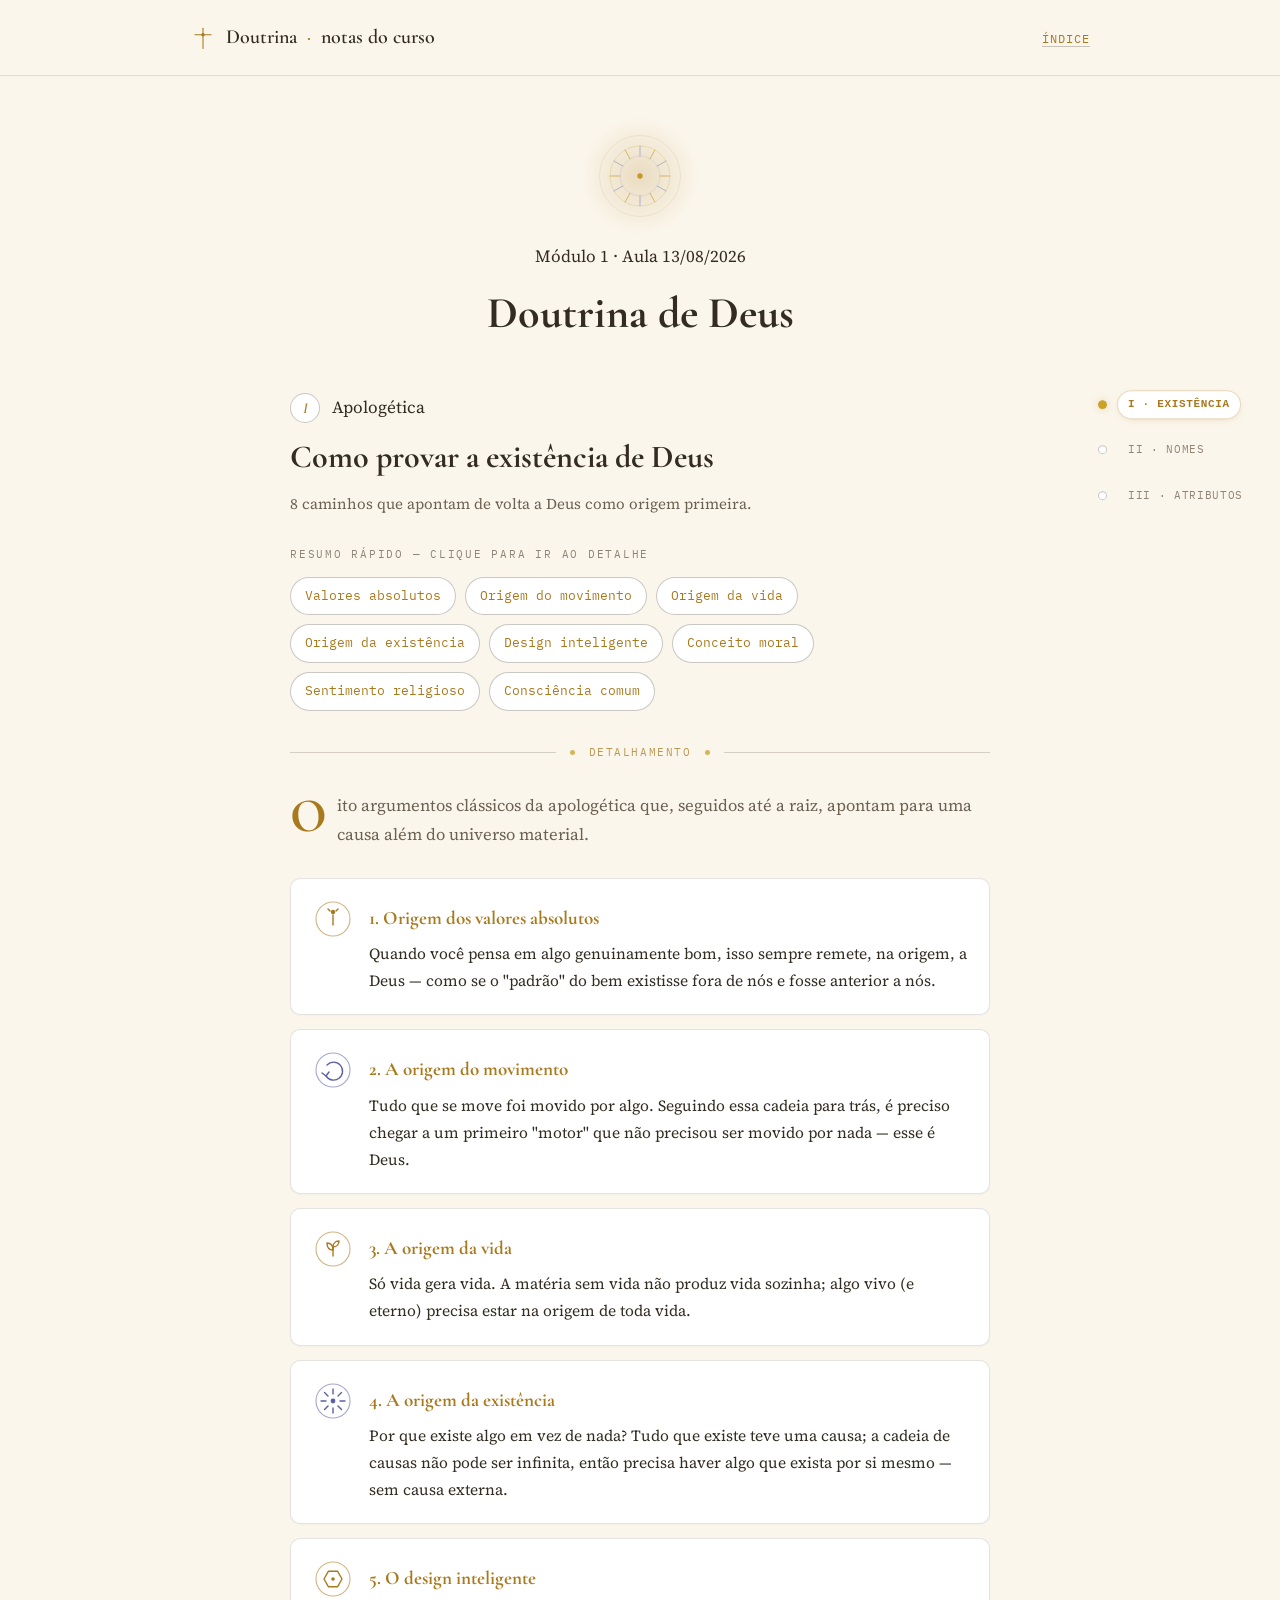
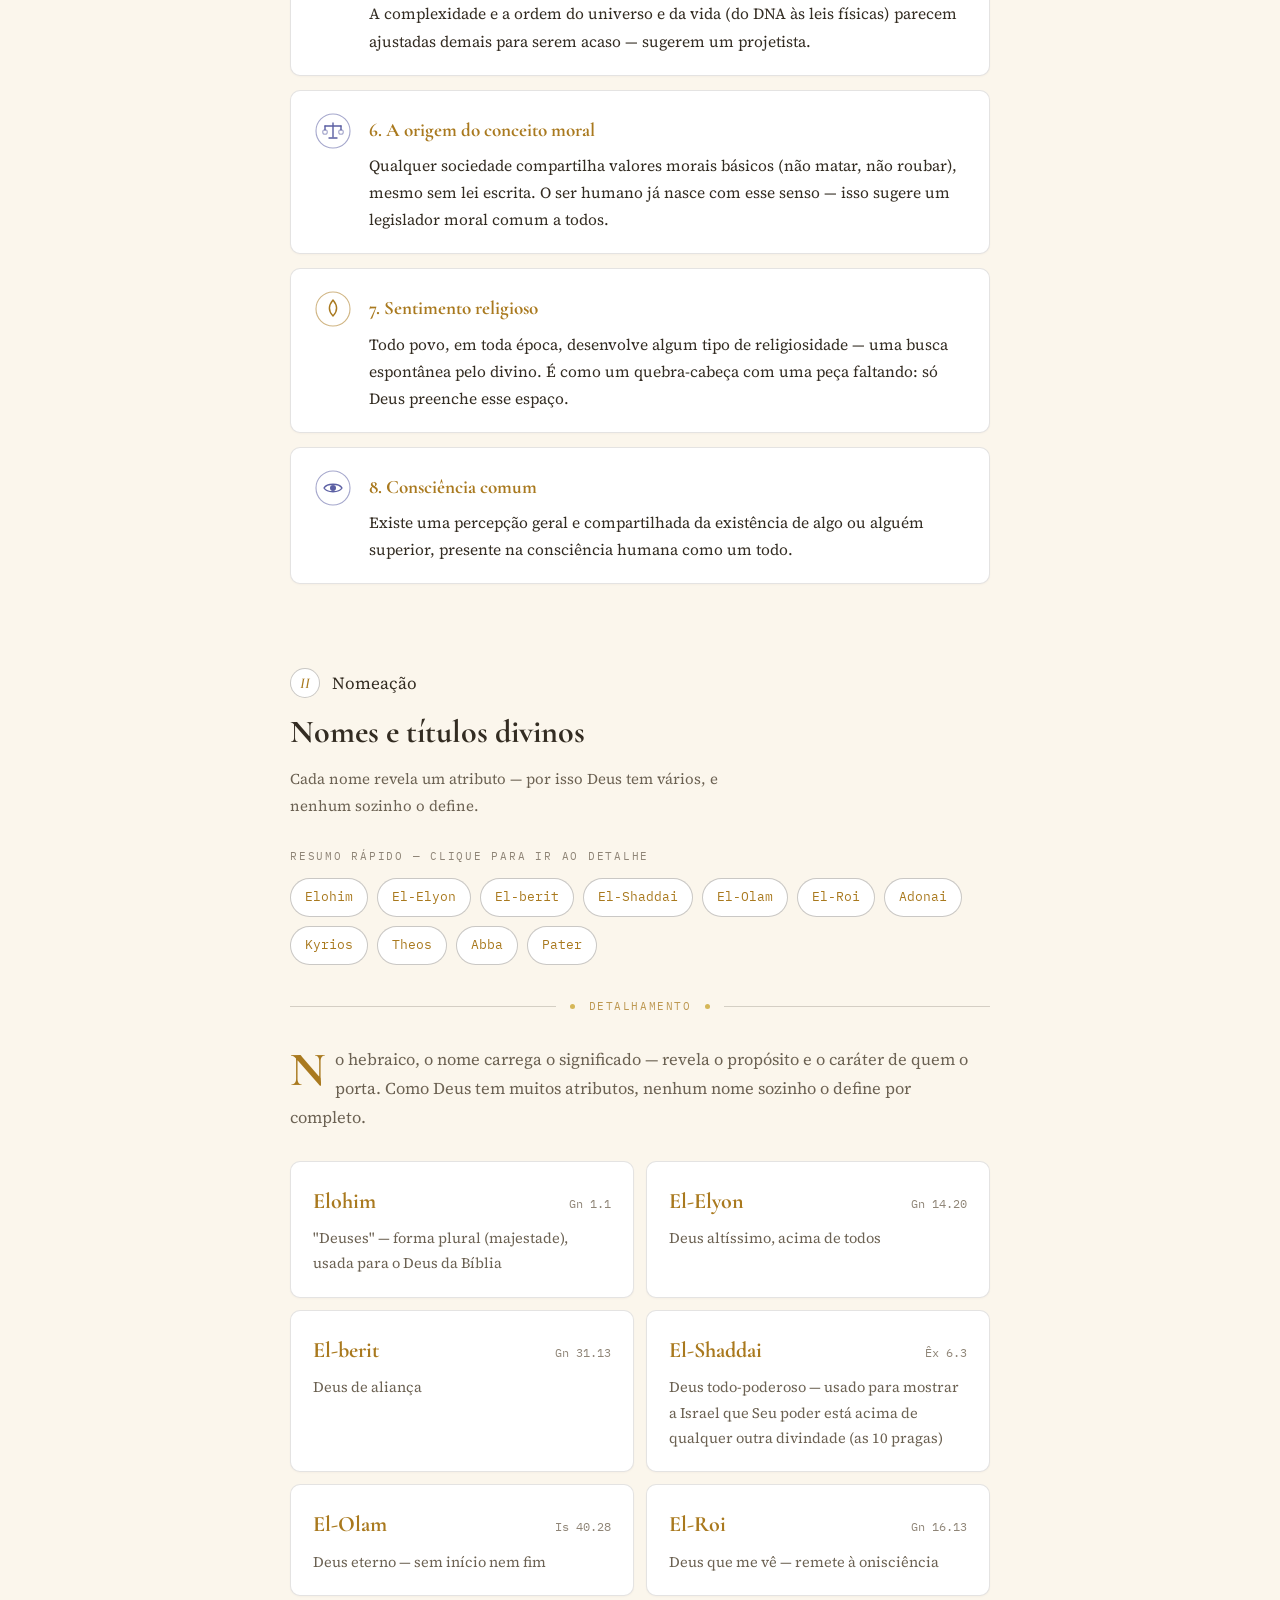
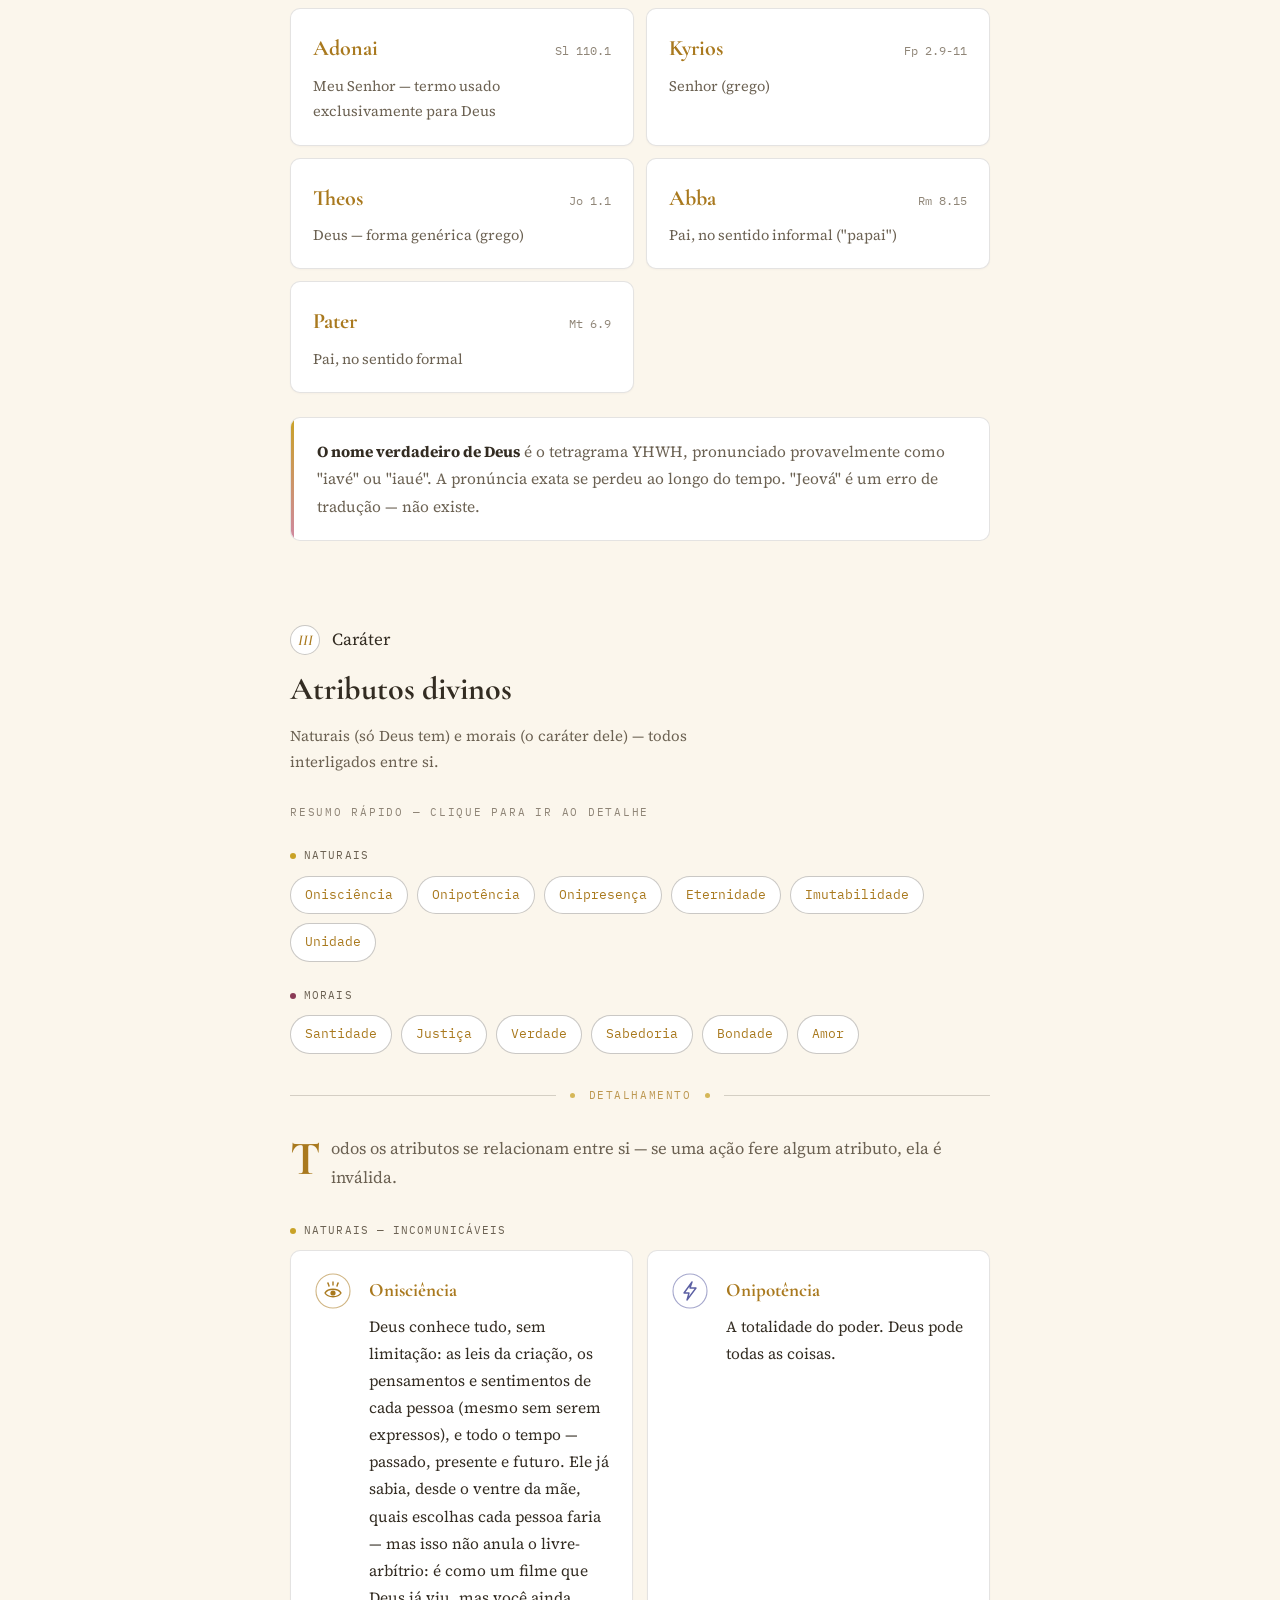
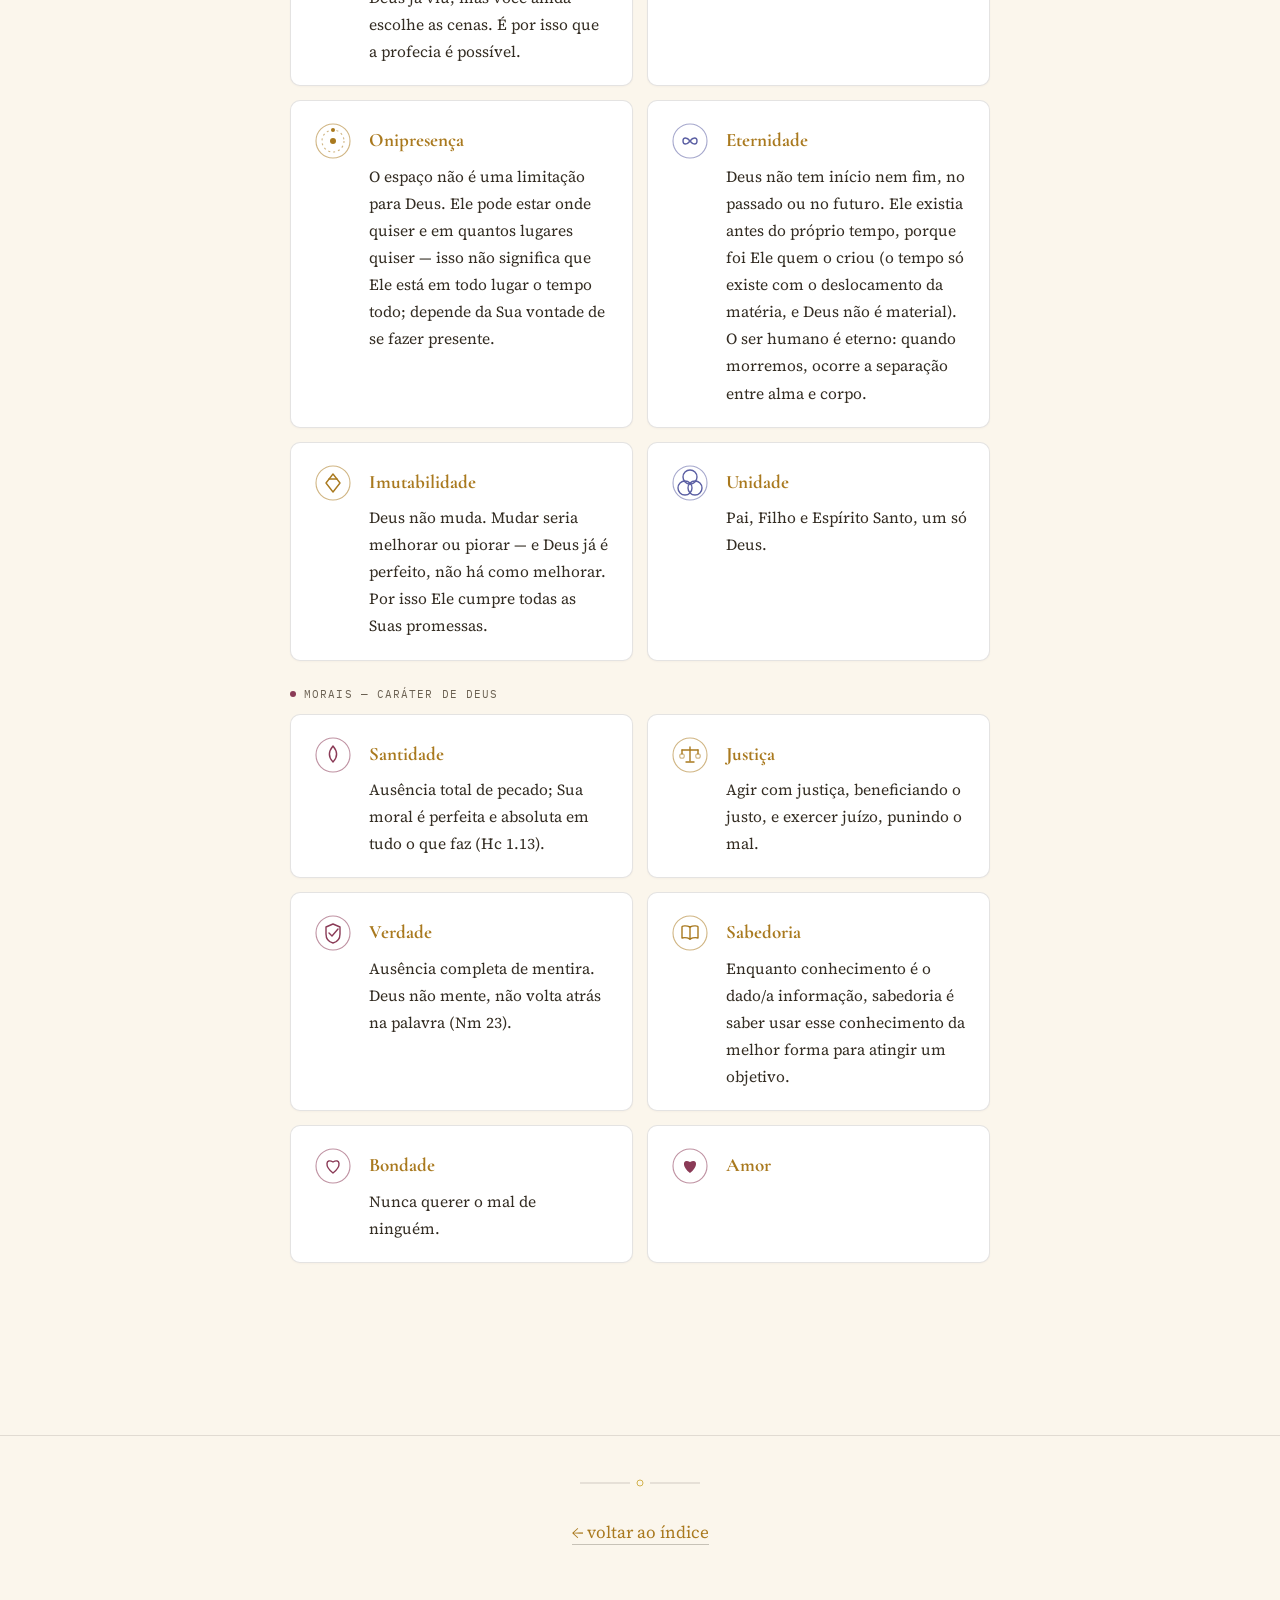
==== commit c872a5f1: "Ajusta layout: novo ícone (cruz), tópicos no card da aula e TOC sempre visível Co-Authored-By: Claud" ====
--- a/aulas/2026-08-13-doutrina-de-deus.html
+++ b/aulas/2026-08-13-doutrina-de-deus.html
@@ -15,12 +15,9 @@
   <div class="inner">
     <a href="../index.html" class="brand">
       <svg viewBox="0 0 32 32" style="color:var(--gold-soft)" aria-hidden="true">
-        <circle cx="16" cy="16" r="13" fill="none" stroke="currentColor" stroke-width="1.2"/>
-        <line x1="16" y1="2" x2="16" y2="7" stroke="currentColor" stroke-width="1.2"/>
-        <line x1="16" y1="25" x2="16" y2="30" stroke="currentColor" stroke-width="1.2"/>
-        <line x1="2" y1="16" x2="7" y2="16" stroke="currentColor" stroke-width="1.2"/>
-        <line x1="25" y1="16" x2="30" y2="16" stroke="currentColor" stroke-width="1.2"/>
-        <circle cx="16" cy="16" r="3" fill="currentColor"/>
+        <line x1="16" y1="4" x2="16" y2="29" stroke="currentColor" stroke-width="1.3" stroke-linecap="round"/>
+        <line x1="6" y1="12" x2="26" y2="12" stroke="currentColor" stroke-width="1.3" stroke-linecap="round"/>
+        <circle cx="16" cy="12" r="2.1" fill="currentColor"/>
       </svg>
       Doutrina <span>&middot;</span> notas do curso
     </a>
--- a/css/style.css
+++ b/css/style.css
@@ -111,11 +111,24 @@
 }
 .aula-card::before{ content: ""; position: absolute; top: 0; left: 0; width: 3px; height: 100%; background: linear-gradient(var(--gold), var(--lapis)); opacity: 0.8; }
 .aula-card:hover{ transform: translateY(-3px); border-color: var(--border-strong); box-shadow: 0 16px 36px -18px rgba(169,121,30,0.4); }
+.aula-card-link{ display: block; border: none; color: inherit; position: relative; }
 .aula-card .aula-date{ font-family: 'IBM Plex Mono', monospace; font-size: 12px; letter-spacing: 0.08em; color: var(--gold-soft); }
 .aula-card h2{ font-family: 'Cormorant Garamond', serif; font-weight: 700; font-size: 28px; margin: 8px 0 8px; color: var(--cream); }
 .aula-card p{ margin: 0; color: var(--cream-dim); font-size: 15px; }
-.aula-card .go{ position: absolute; right: 26px; top: 50%; transform: translateY(-50%); color: var(--muted); font-size: 20px; transition: transform 0.25s ease, color 0.25s ease; }
+.aula-card .go{ position: absolute; right: 0; top: 50%; transform: translateY(-50%); color: var(--muted); font-size: 20px; transition: transform 0.25s ease, color 0.25s ease; }
 .aula-card:hover .go{ transform: translate(4px,-50%); color: var(--gold-soft); }
+
+/* ---------- topic links inside an aula card ---------- */
+.aula-topics{
+  list-style: none; display: flex; flex-wrap: wrap; gap: 8px 18px;
+  margin: 18px 0 0; padding: 14px 0 0; border-top: 1px solid var(--border);
+  position: relative; z-index: 2;
+}
+.aula-topics a{
+  font-family: 'IBM Plex Mono', monospace; font-size: 12px; letter-spacing: 0.02em;
+  color: var(--cream-dim); border-bottom: 1px dashed var(--border-strong);
+}
+.aula-topics a:hover{ color: var(--gold-soft); border-color: var(--gold-soft); }
 
 /* ---------- lecture header ---------- */
 .lecture-header{ padding: 56px 0 48px; text-align: center; }
@@ -123,13 +136,18 @@
 .lecture-header h1{ font-family: 'Cormorant Garamond', serif; font-weight: 700; font-size: 44px; line-height: 1.1; margin: 8px 0 0; color: var(--cream); }
 
 /* ---------- TOC dot nav ---------- */
-.toc{ position: fixed; right: 26px; top: 50%; transform: translateY(-50%); z-index: 40; display: flex; flex-direction: column; gap: 18px; }
+.toc{ position: fixed; right: 26px; top: 50%; transform: translateY(-50%); z-index: 40; display: flex; flex-direction: column; gap: 16px; }
 .toc a{ display: flex; align-items: center; gap: 10px; border: none; }
-.toc .dot{ width: 9px; height: 9px; border-radius: 50%; border: 1.5px solid var(--border-strong); background: var(--ink-2); transition: all 0.25s ease; }
-.toc .label{ font-family: 'IBM Plex Mono', monospace; font-size: 11px; letter-spacing: 0.08em; text-transform: uppercase; color: var(--muted); opacity: 0; transform: translateX(-6px); transition: all 0.25s ease; white-space: nowrap; }
-.toc a:hover .label, .toc a.active .label{ opacity: 1; transform: translateX(0); color: var(--gold-soft); }
+.toc .dot{ width: 9px; height: 9px; border-radius: 50%; border: 1.5px solid var(--border-strong); background: var(--ink-2); transition: all 0.25s ease; flex-shrink: 0; }
+.toc .label{
+  font-family: 'IBM Plex Mono', monospace; font-size: 11px; letter-spacing: 0.06em; text-transform: uppercase;
+  color: var(--muted); white-space: nowrap; transition: all 0.25s ease;
+  padding: 4px 10px; border-radius: 20px; border: 1px solid transparent;
+}
+.toc a:hover .label{ color: var(--gold-soft); }
+.toc a.active .label{ color: var(--gold-soft); font-weight: 600; background: var(--ink-2); border-color: var(--gold-dim); box-shadow: 0 2px 8px -4px rgba(169,121,30,0.35); }
 .toc a.active .dot{ background: var(--gold); border-color: var(--gold); box-shadow: 0 0 8px var(--gold-dim); }
-@media (max-width: 900px){ .toc{ display: none; } }
+@media (max-width: 1180px){ .toc{ display: none; } }
 
 /* ---------- section blocks ---------- */
 .section{ position: relative; padding-top: 8px; margin-bottom: 76px; scroll-margin-top: 30px; }
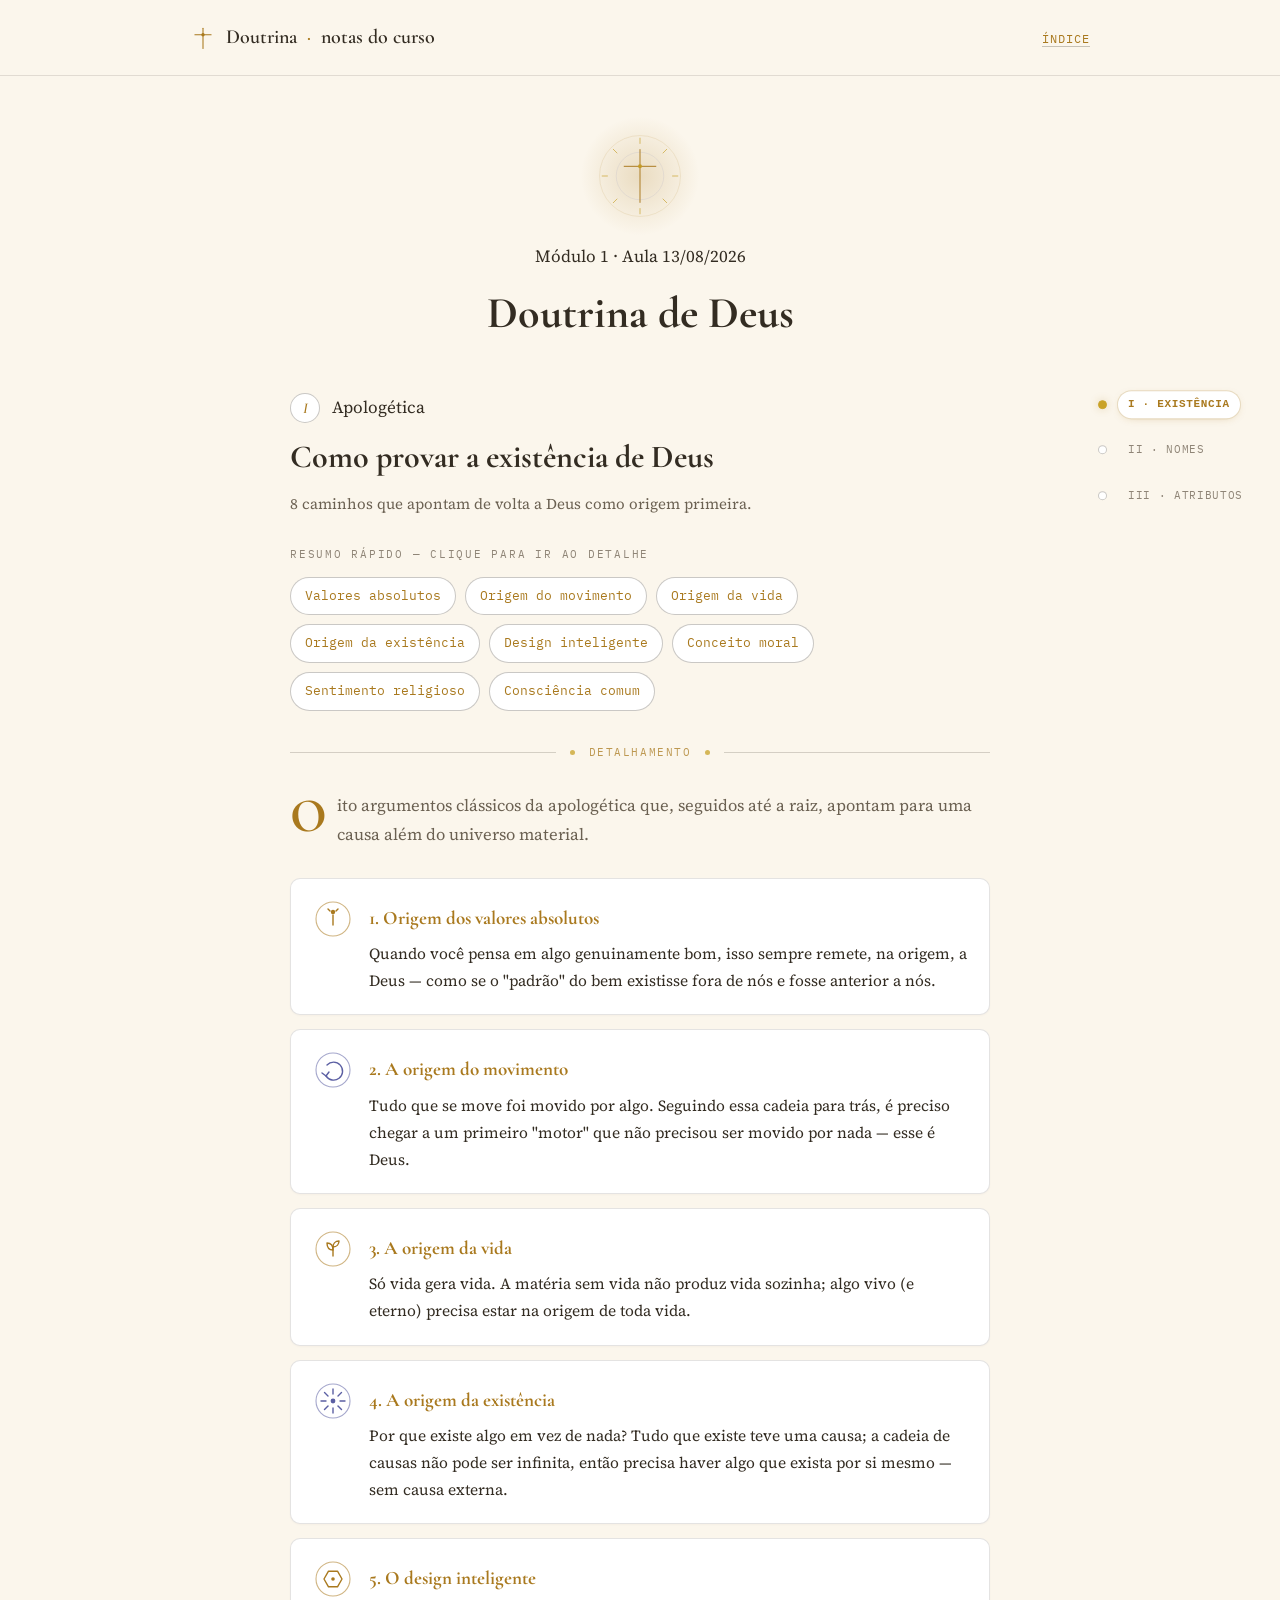
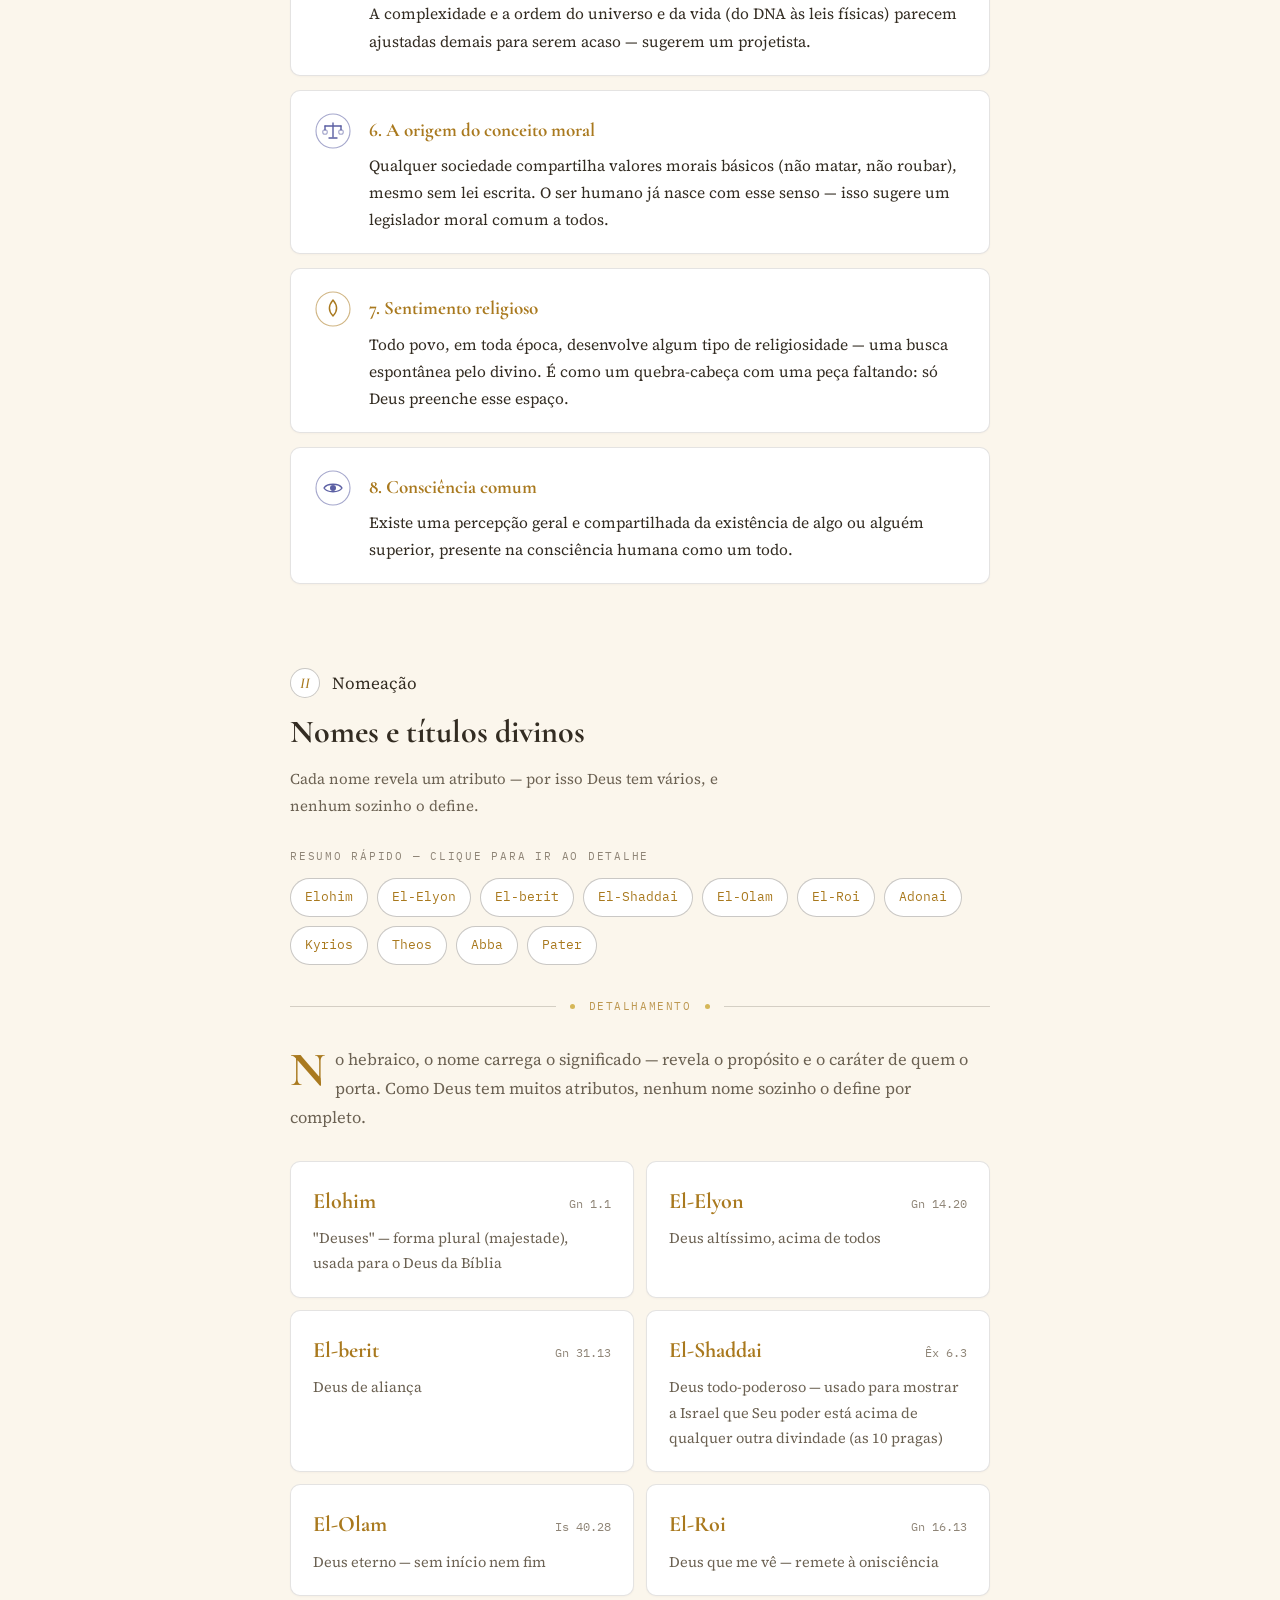
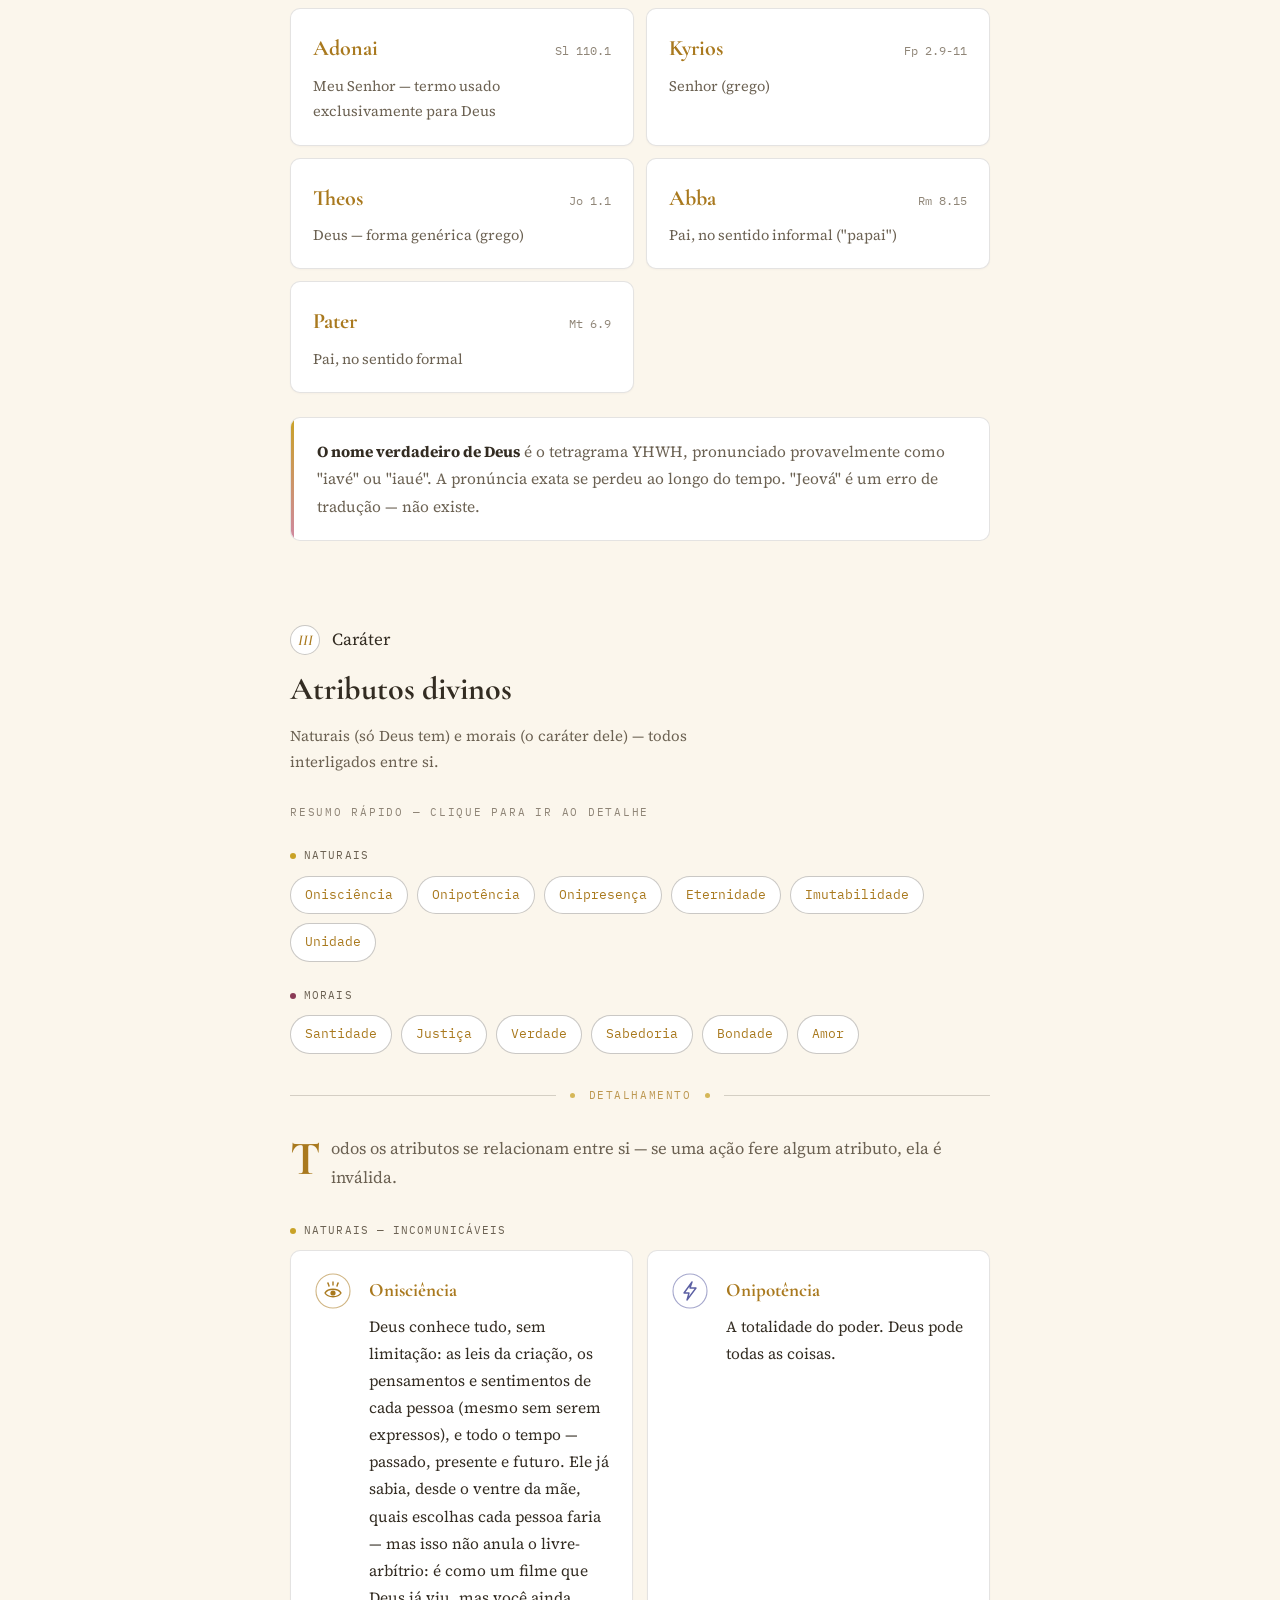
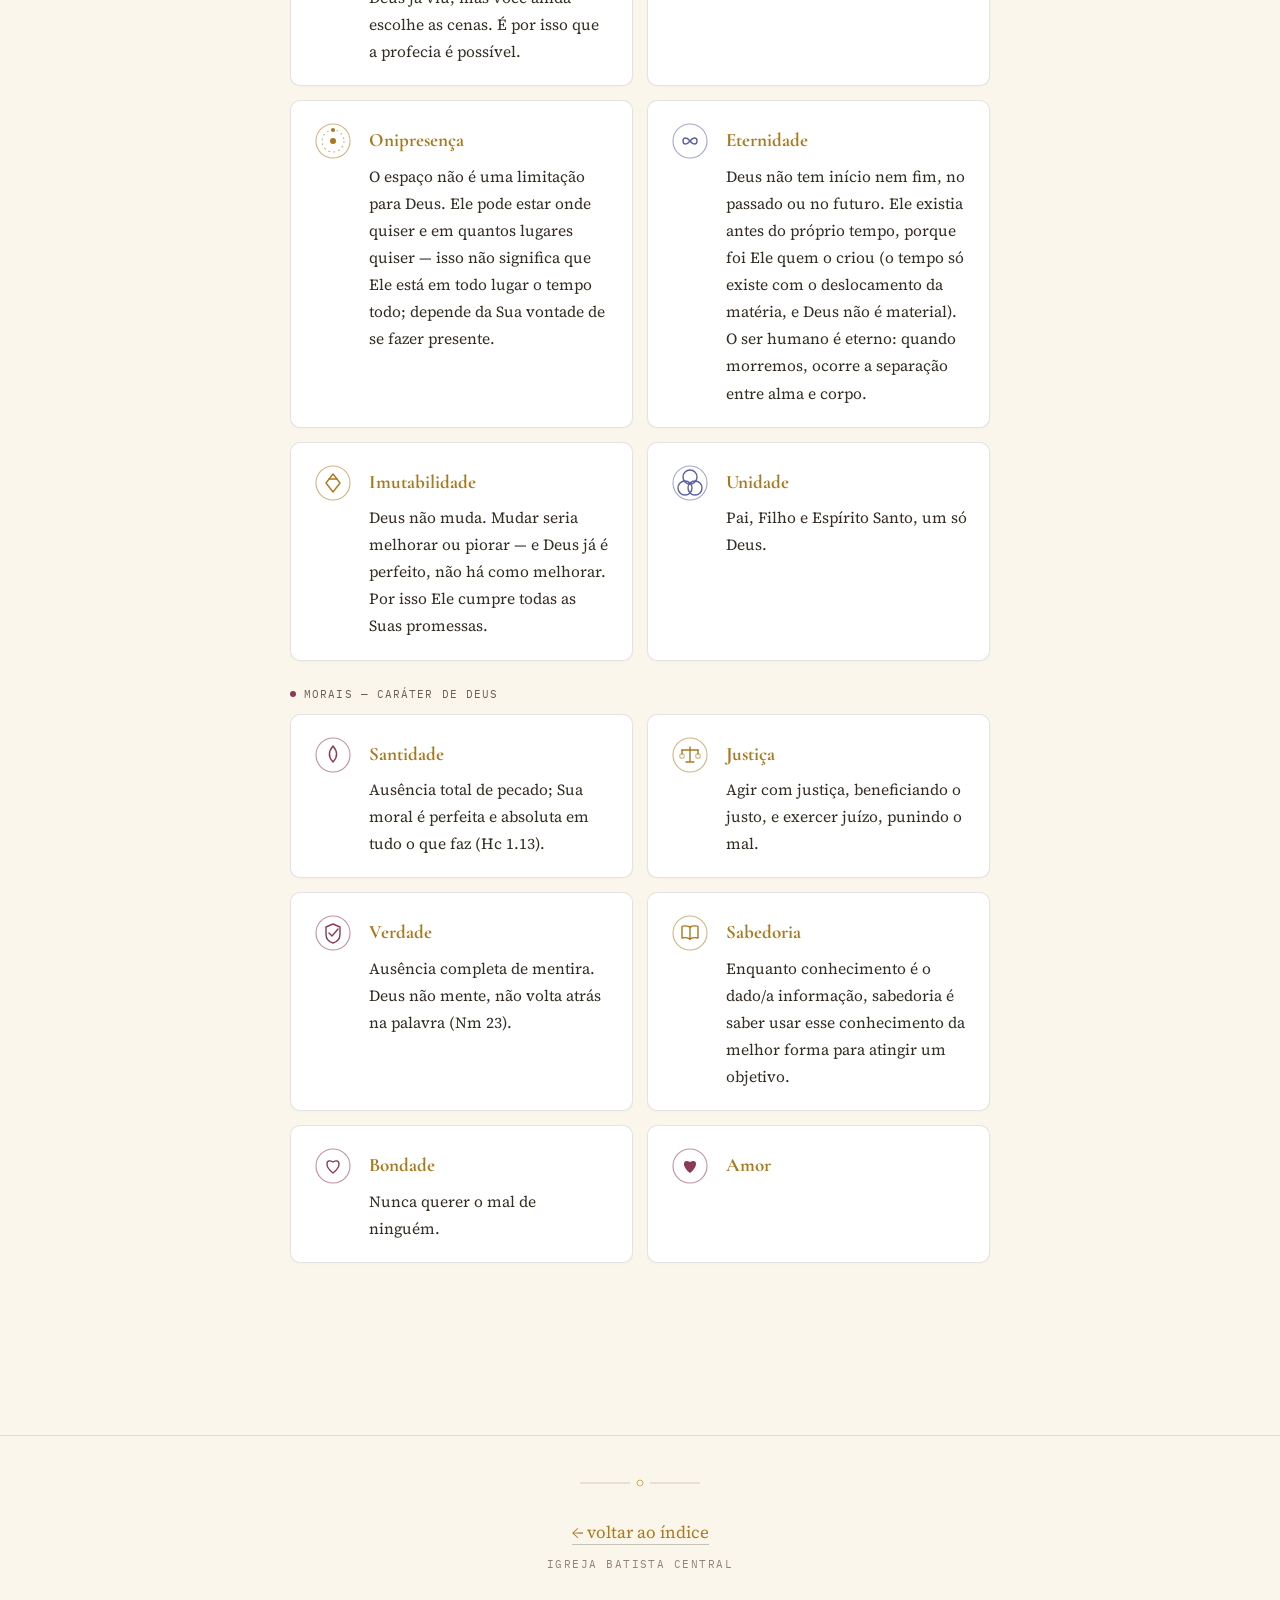
==== commit 8669dc76: "Redesenha medallion (cruz + halo), simplifica tópicos do card e adiciona menção à IBC no rodapé Co-A" ====
--- a/aulas/2026-08-13-doutrina-de-deus.html
+++ b/aulas/2026-08-13-doutrina-de-deus.html
@@ -39,25 +39,22 @@
       <div class="medallion-glow"></div>
       <svg viewBox="0 0 200 200" width="100%" height="100%">
         <circle class="ring" cx="100" cy="100" r="92" fill="none" stroke="var(--gold-dim)" stroke-width="1"/>
+        <g class="ring-rotate-rev">
+          <circle cx="100" cy="100" r="54" fill="none" stroke="var(--lapis)" stroke-width="1" opacity="0.35"/>
+        </g>
         <g class="ring-rotate">
-          <circle cx="100" cy="100" r="68" fill="none" stroke="var(--gold)" stroke-width="1" opacity="0.5"/>
-          <line x1="145" y1="100" x2="168" y2="100" stroke="var(--gold)" stroke-width="1.5" stroke-linecap="round"/>
-          <line x1="139" y1="122.5" x2="159" y2="134" stroke="var(--lapis)" stroke-width="1.5" stroke-linecap="round"/>
-          <line x1="122.5" y1="139" x2="134" y2="159" stroke="var(--gold)" stroke-width="1.5" stroke-linecap="round"/>
-          <line x1="100" y1="145" x2="100" y2="168" stroke="var(--lapis)" stroke-width="1.5" stroke-linecap="round"/>
-          <line x1="77.5" y1="139" x2="66" y2="159" stroke="var(--gold)" stroke-width="1.5" stroke-linecap="round"/>
-          <line x1="61" y1="122.5" x2="41" y2="134" stroke="var(--lapis)" stroke-width="1.5" stroke-linecap="round"/>
-          <line x1="55" y1="100" x2="32" y2="100" stroke="var(--gold)" stroke-width="1.5" stroke-linecap="round"/>
-          <line x1="61" y1="77.5" x2="41" y2="66" stroke="var(--lapis)" stroke-width="1.5" stroke-linecap="round"/>
-          <line x1="77.5" y1="61" x2="66" y2="41" stroke="var(--gold)" stroke-width="1.5" stroke-linecap="round"/>
-          <line x1="100" y1="55" x2="100" y2="32" stroke="var(--lapis)" stroke-width="1.5" stroke-linecap="round"/>
-          <line x1="122.5" y1="61" x2="134" y2="41" stroke="var(--gold)" stroke-width="1.5" stroke-linecap="round"/>
-          <line x1="139" y1="77.5" x2="159" y2="66" stroke="var(--lapis)" stroke-width="1.5" stroke-linecap="round"/>
+          <line x1="174" y1="100" x2="186" y2="100" stroke="var(--gold)" stroke-width="1.5" stroke-linecap="round"/>
+          <line x1="152.3" y1="152.3" x2="160.8" y2="160.8" stroke="var(--gold)" stroke-width="1.5" stroke-linecap="round"/>
+          <line x1="100" y1="174" x2="100" y2="186" stroke="var(--gold)" stroke-width="1.5" stroke-linecap="round"/>
+          <line x1="47.7" y1="152.3" x2="39.2" y2="160.8" stroke="var(--gold)" stroke-width="1.5" stroke-linecap="round"/>
+          <line x1="26" y1="100" x2="14" y2="100" stroke="var(--gold)" stroke-width="1.5" stroke-linecap="round"/>
+          <line x1="47.7" y1="47.7" x2="39.2" y2="39.2" stroke="var(--gold)" stroke-width="1.5" stroke-linecap="round"/>
+          <line x1="100" y1="26" x2="100" y2="14" stroke="var(--gold)" stroke-width="1.5" stroke-linecap="round"/>
+          <line x1="152.3" y1="47.7" x2="160.8" y2="39.2" stroke="var(--gold)" stroke-width="1.5" stroke-linecap="round"/>
         </g>
-        <g class="ring-rotate-rev">
-          <circle cx="100" cy="100" r="45" fill="none" stroke="var(--lapis)" stroke-width="1" opacity="0.4"/>
-        </g>
-        <circle cx="100" cy="100" r="6" fill="var(--gold)"/>
+        <line x1="100" y1="40" x2="100" y2="160" stroke="var(--gold-soft)" stroke-width="2.2" stroke-linecap="round"/>
+        <line x1="64" y1="78" x2="136" y2="78" stroke="var(--gold-soft)" stroke-width="2.2" stroke-linecap="round"/>
+        <circle cx="100" cy="78" r="4.5" fill="var(--gold)"/>
       </svg>
     </div>
     <p class="eyebrow">Módulo 1 &middot; Aula 13/08/2026</p>
@@ -425,6 +422,7 @@
     <line x1="70" y1="7" x2="120" y2="7" stroke="var(--border-strong)" stroke-width="1"/>
   </svg>
   <p class="eyebrow"><a href="../index.html">&larr; voltar ao índice</a></p>
+  <p class="ibc-tag">Igreja Batista Central</p>
 </footer>
 
 <a href="#" class="top-link" aria-label="Voltar ao topo" onclick="window.scrollTo({top:0,behavior:'smooth'});return false;">
--- a/css/style.css
+++ b/css/style.css
@@ -92,6 +92,10 @@
 .site-footer{ border-top: 1px solid var(--border); padding: 40px 24px 56px; text-align: center; position: relative; }
 .site-footer p{ margin: 0; }
 .footer-flourish{ width: 120px; height: 14px; margin: 0 auto 18px; opacity: 0.8; }
+.ibc-tag{
+  font-family: 'IBM Plex Mono', monospace; font-size: 10.5px; letter-spacing: 0.14em; text-transform: uppercase;
+  color: var(--muted); margin-top: 8px !important;
+}
 
 /* ---------- index hero ---------- */
 .index-hero{ text-align: center; padding: 72px 0 48px; }
@@ -120,15 +124,16 @@
 
 /* ---------- topic links inside an aula card ---------- */
 .aula-topics{
-  list-style: none; display: flex; flex-wrap: wrap; gap: 8px 18px;
-  margin: 18px 0 0; padding: 14px 0 0; border-top: 1px solid var(--border);
-  position: relative; z-index: 2;
-}
+  list-style: none; display: flex; flex-wrap: wrap; align-items: center;
+  gap: 5px 0; margin: 12px 0 0; padding: 0; position: relative; z-index: 2;
+}
+.aula-topics li{ display: flex; align-items: center; }
+.aula-topics li + li::before{ content: "\00b7"; color: var(--border-strong); margin: 0 9px; font-size: 12px; }
 .aula-topics a{
-  font-family: 'IBM Plex Mono', monospace; font-size: 12px; letter-spacing: 0.02em;
-  color: var(--cream-dim); border-bottom: 1px dashed var(--border-strong);
-}
-.aula-topics a:hover{ color: var(--gold-soft); border-color: var(--gold-soft); }
+  font-family: 'IBM Plex Mono', monospace; font-size: 11px; letter-spacing: 0.02em;
+  color: var(--muted); border: none; line-height: 1.4;
+}
+.aula-topics a:hover{ color: var(--gold-soft); }
 
 /* ---------- lecture header ---------- */
 .lecture-header{ padding: 56px 0 48px; text-align: center; }
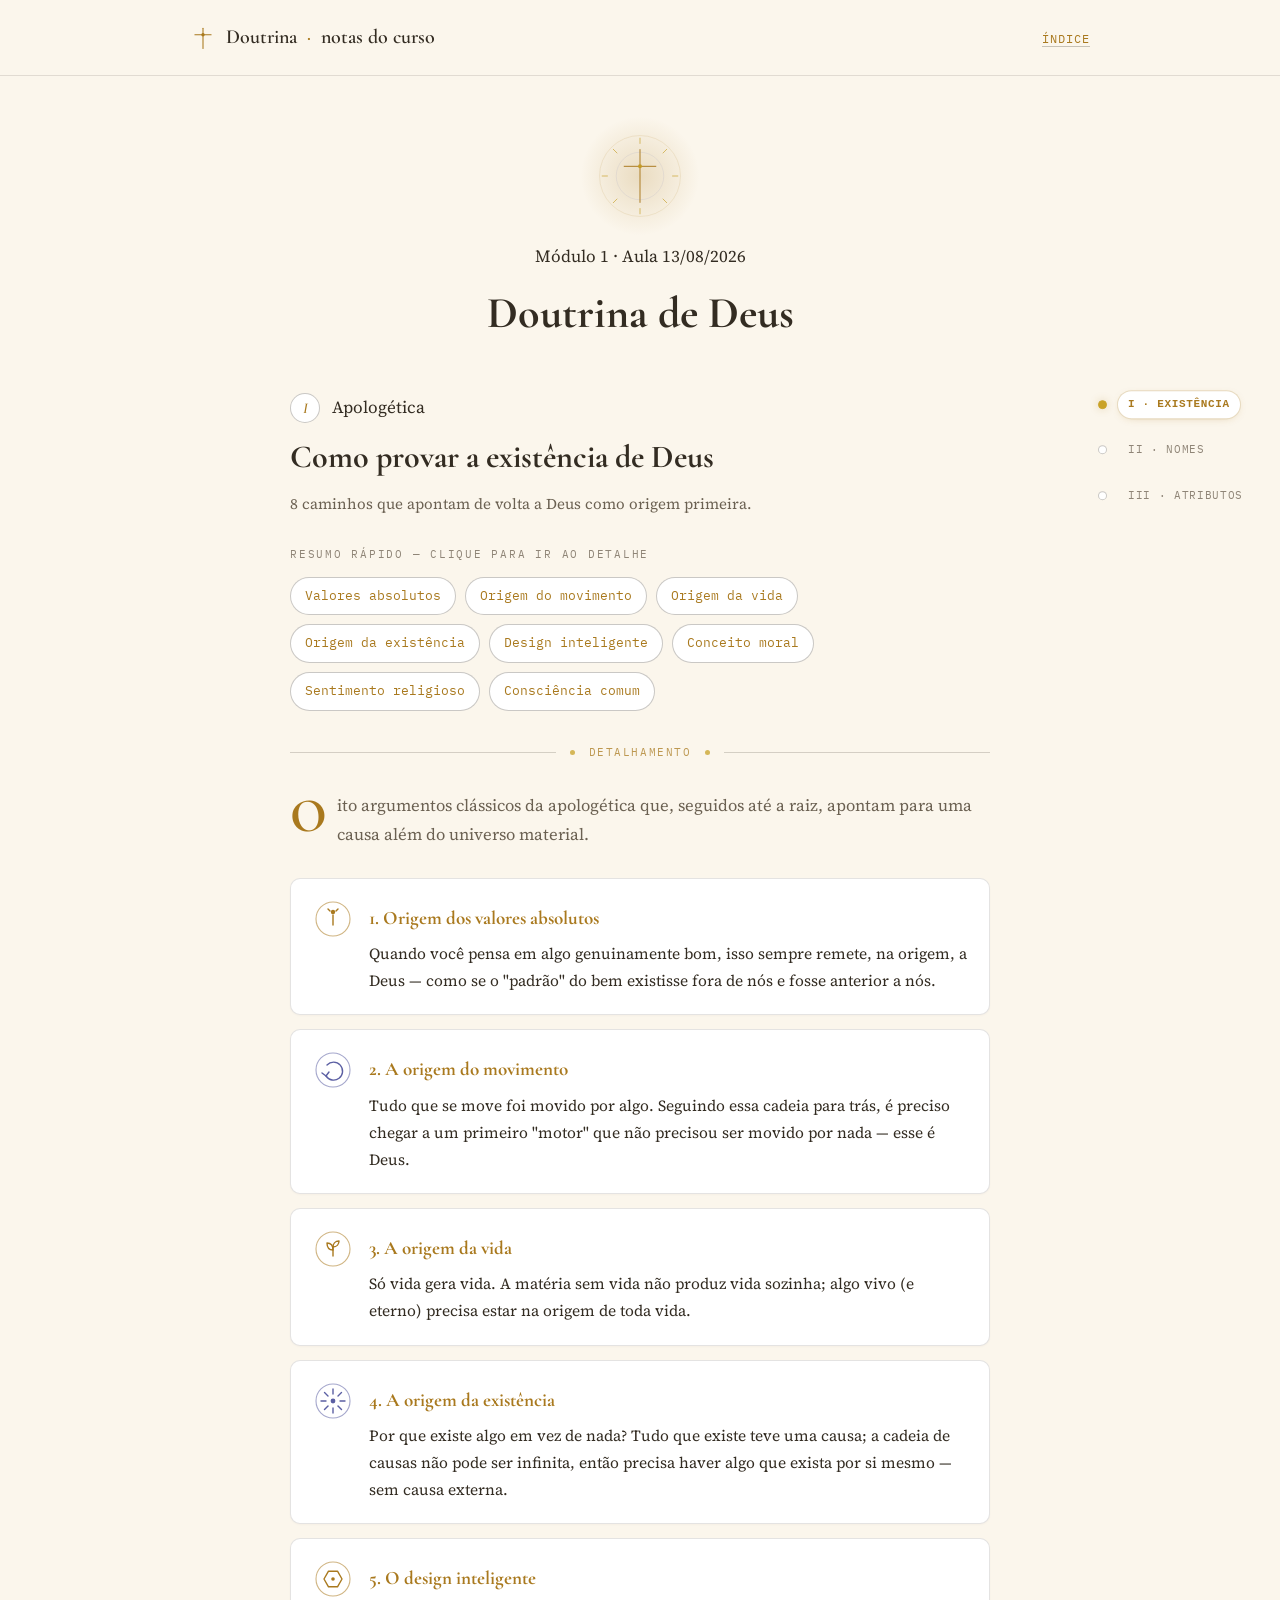
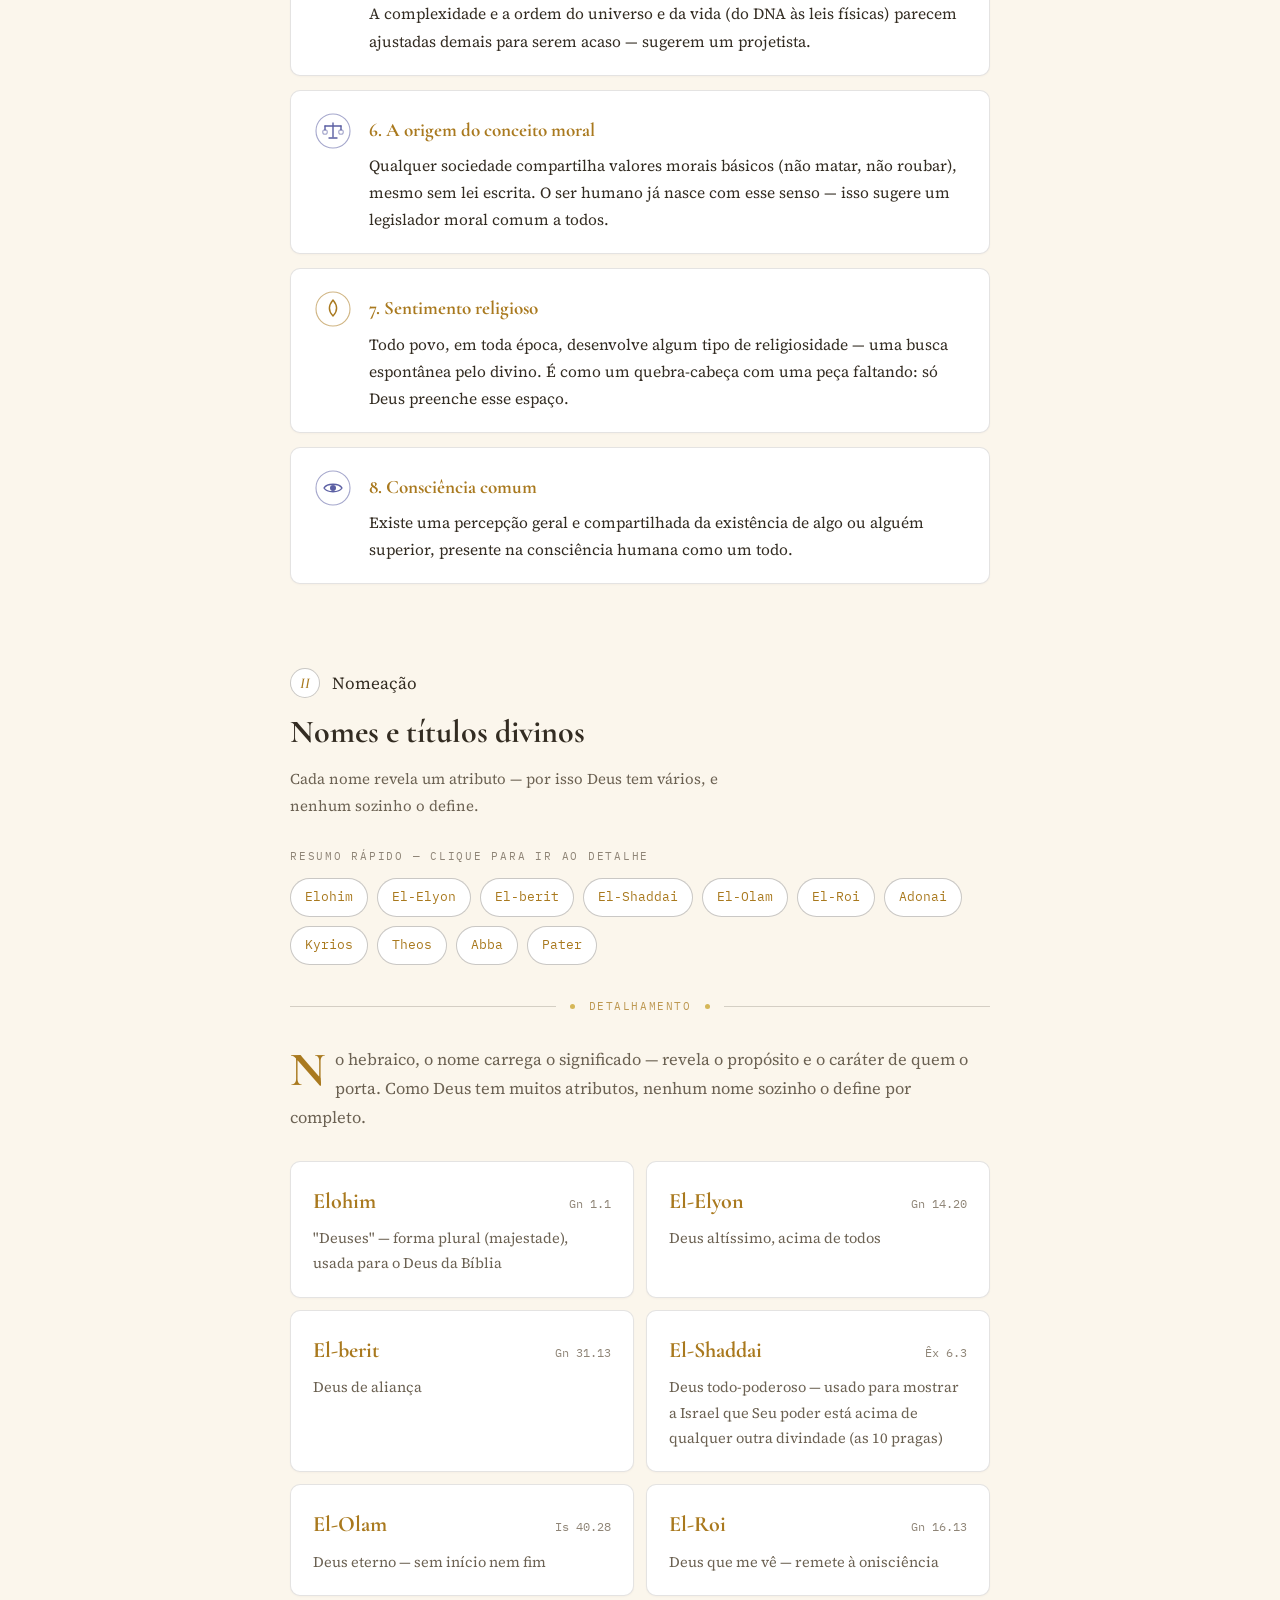
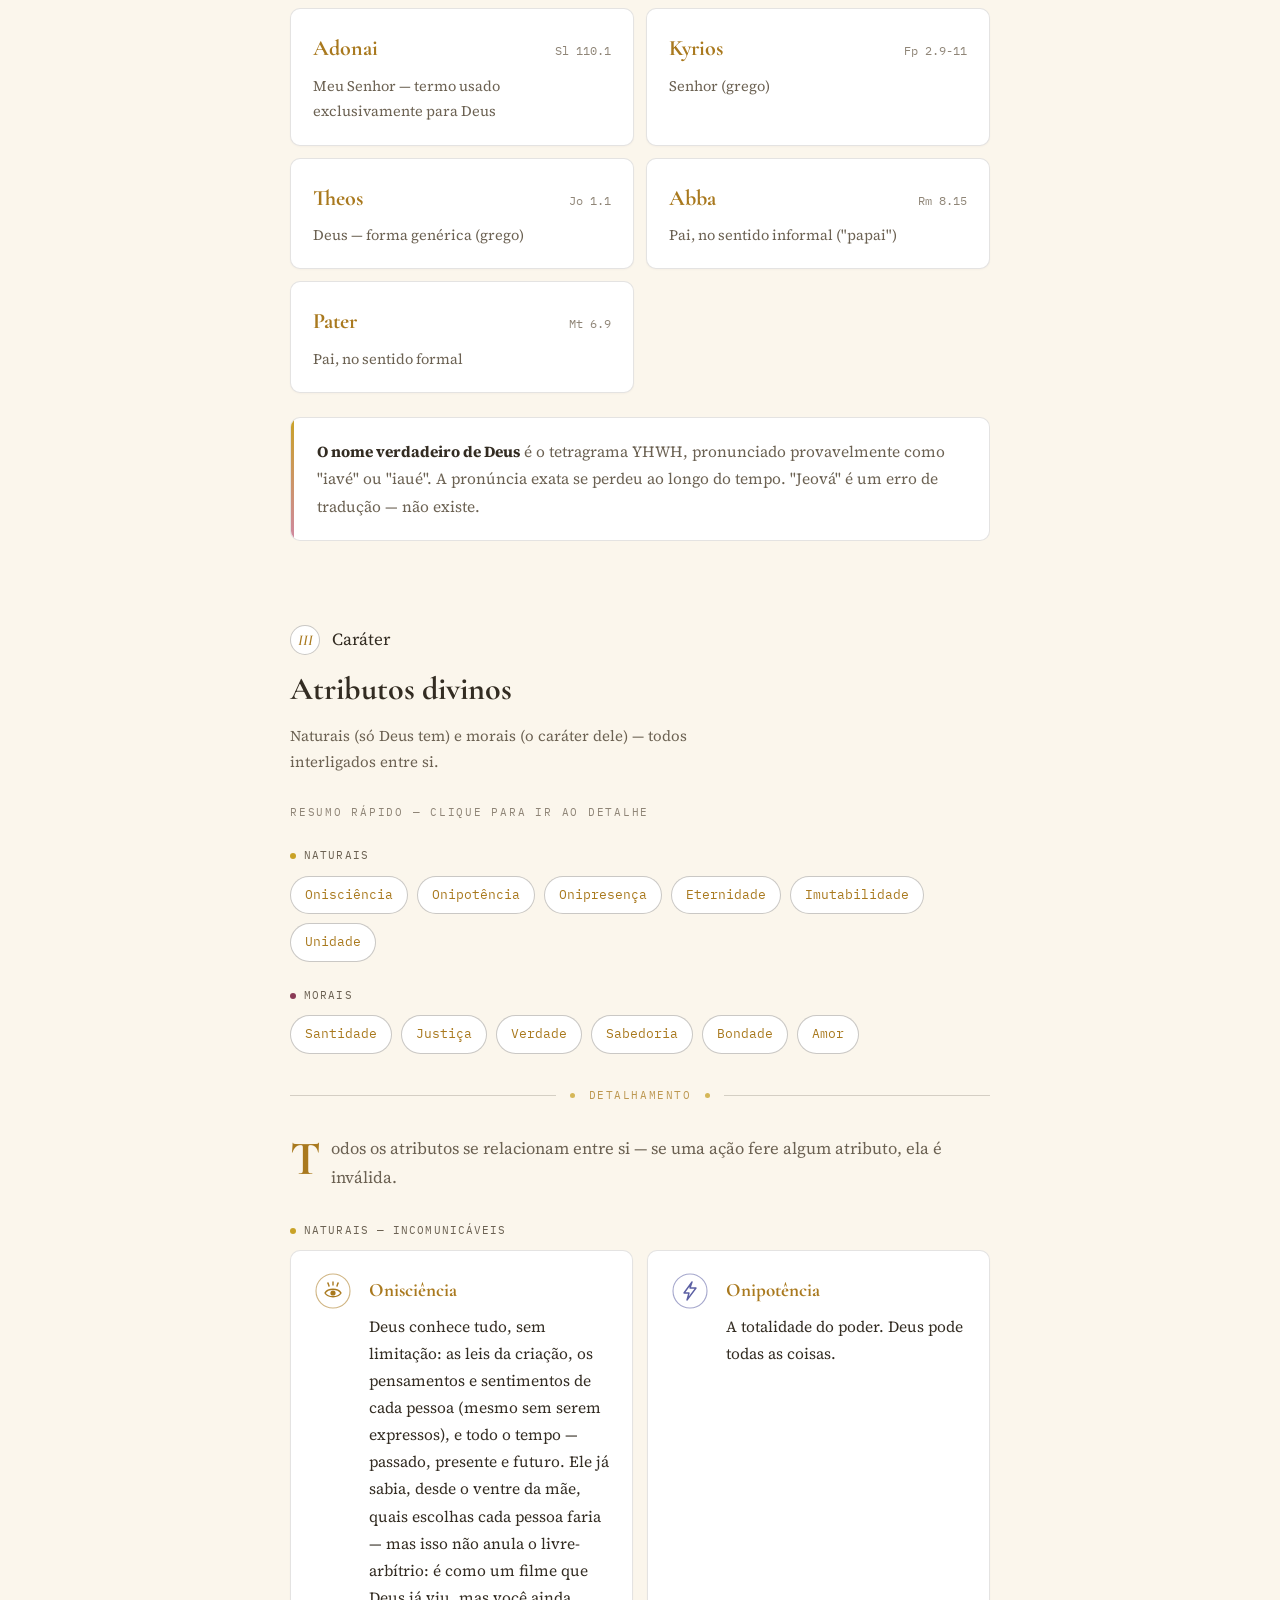
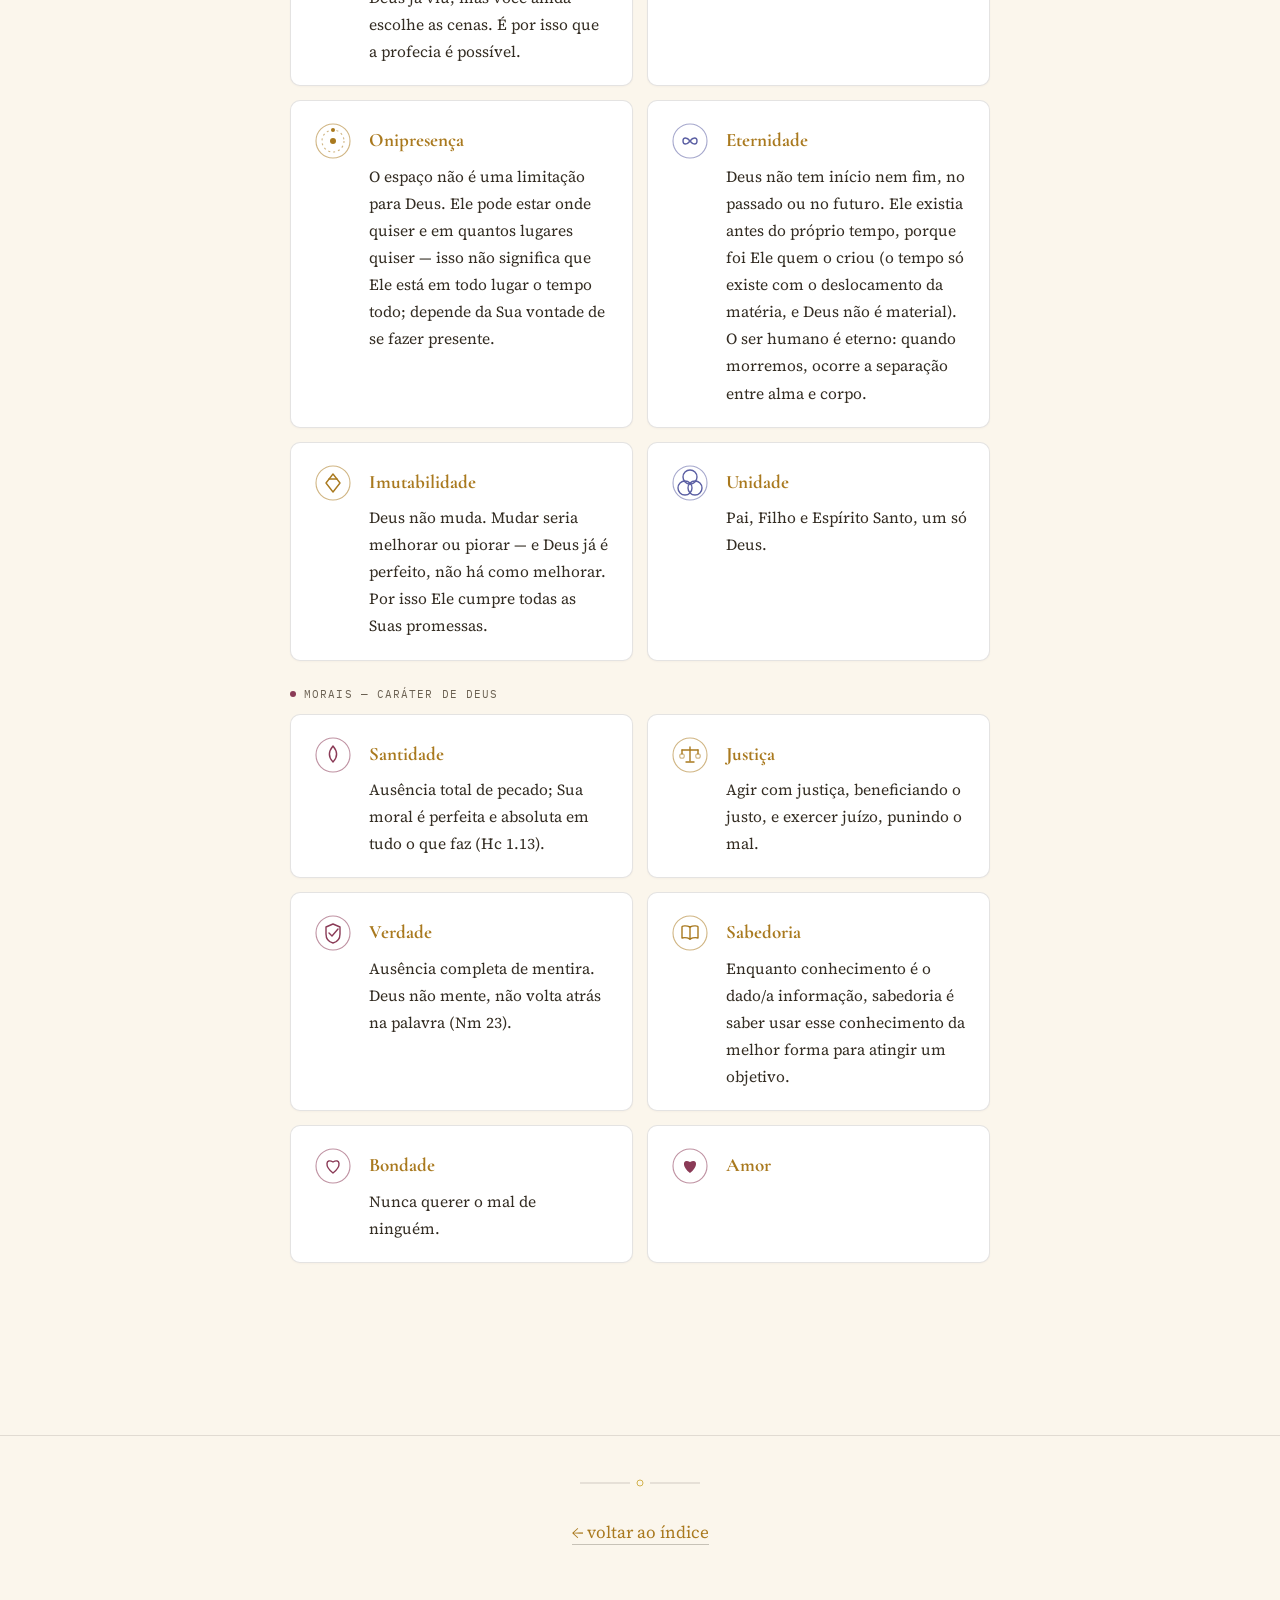
==== commit 4816c5ea: "Remove menção à IBC no rodapé Co-Authored-By: Claude Sonnet 5 <noreply@anthropic.com>" ====
--- a/aulas/2026-08-13-doutrina-de-deus.html
+++ b/aulas/2026-08-13-doutrina-de-deus.html
@@ -422,7 +422,6 @@
     <line x1="70" y1="7" x2="120" y2="7" stroke="var(--border-strong)" stroke-width="1"/>
   </svg>
   <p class="eyebrow"><a href="../index.html">&larr; voltar ao índice</a></p>
-  <p class="ibc-tag">Igreja Batista Central</p>
 </footer>
 
 <a href="#" class="top-link" aria-label="Voltar ao topo" onclick="window.scrollTo({top:0,behavior:'smooth'});return false;">
--- a/css/style.css
+++ b/css/style.css
@@ -92,10 +92,6 @@
 .site-footer{ border-top: 1px solid var(--border); padding: 40px 24px 56px; text-align: center; position: relative; }
 .site-footer p{ margin: 0; }
 .footer-flourish{ width: 120px; height: 14px; margin: 0 auto 18px; opacity: 0.8; }
-.ibc-tag{
-  font-family: 'IBM Plex Mono', monospace; font-size: 10.5px; letter-spacing: 0.14em; text-transform: uppercase;
-  color: var(--muted); margin-top: 8px !important;
-}
 
 /* ---------- index hero ---------- */
 .index-hero{ text-align: center; padding: 72px 0 48px; }
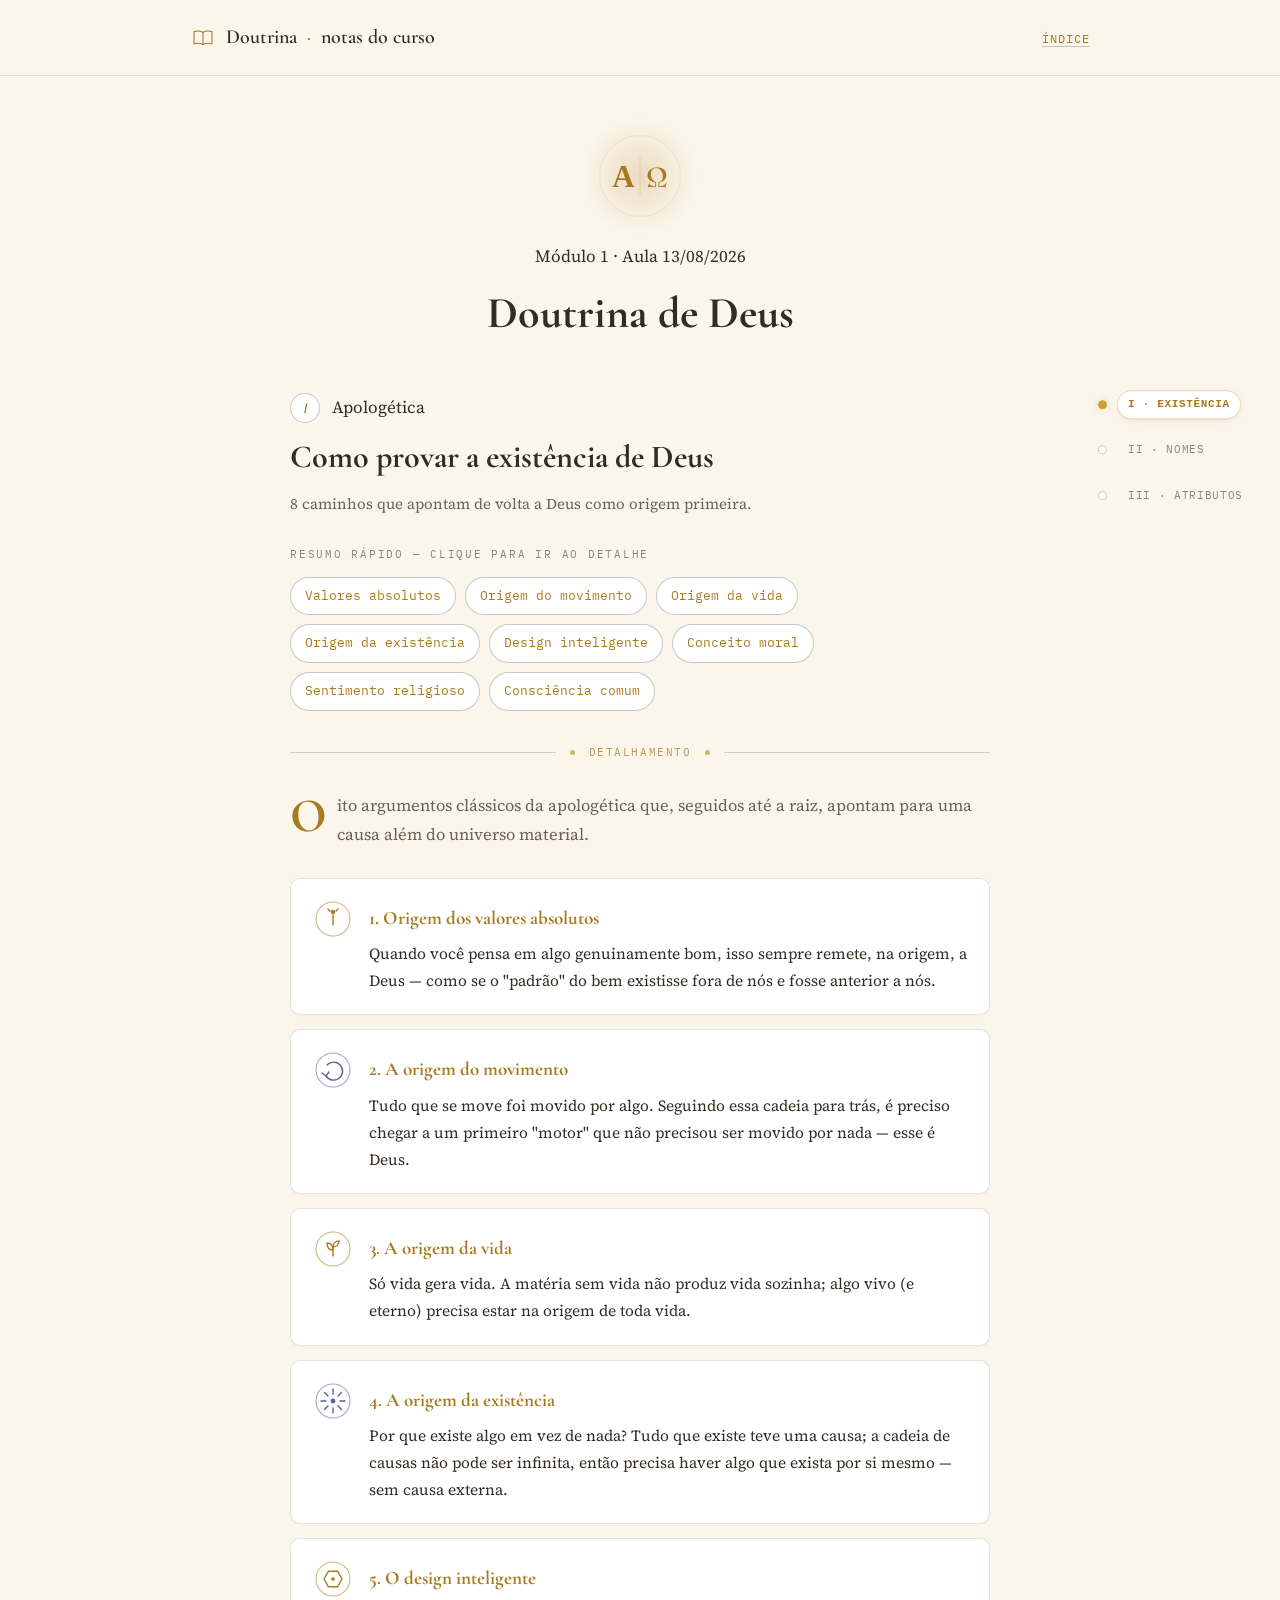
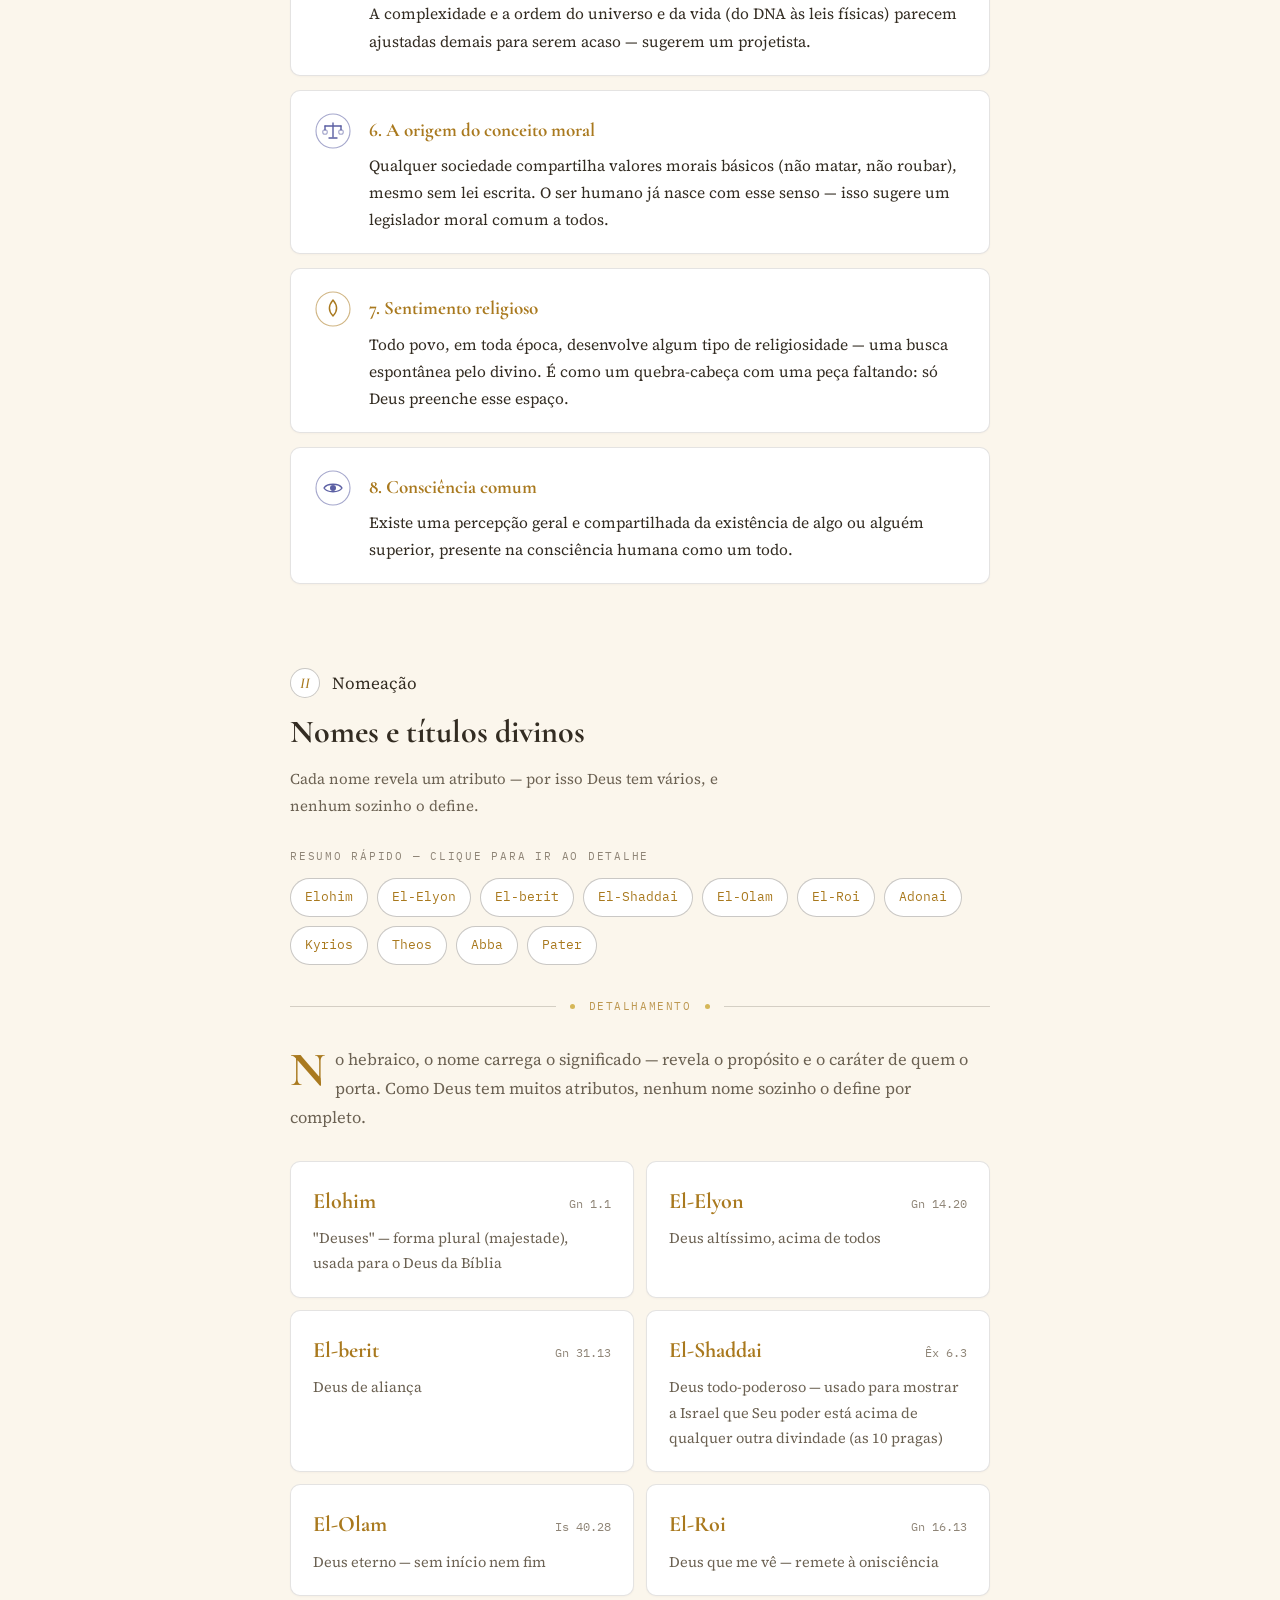
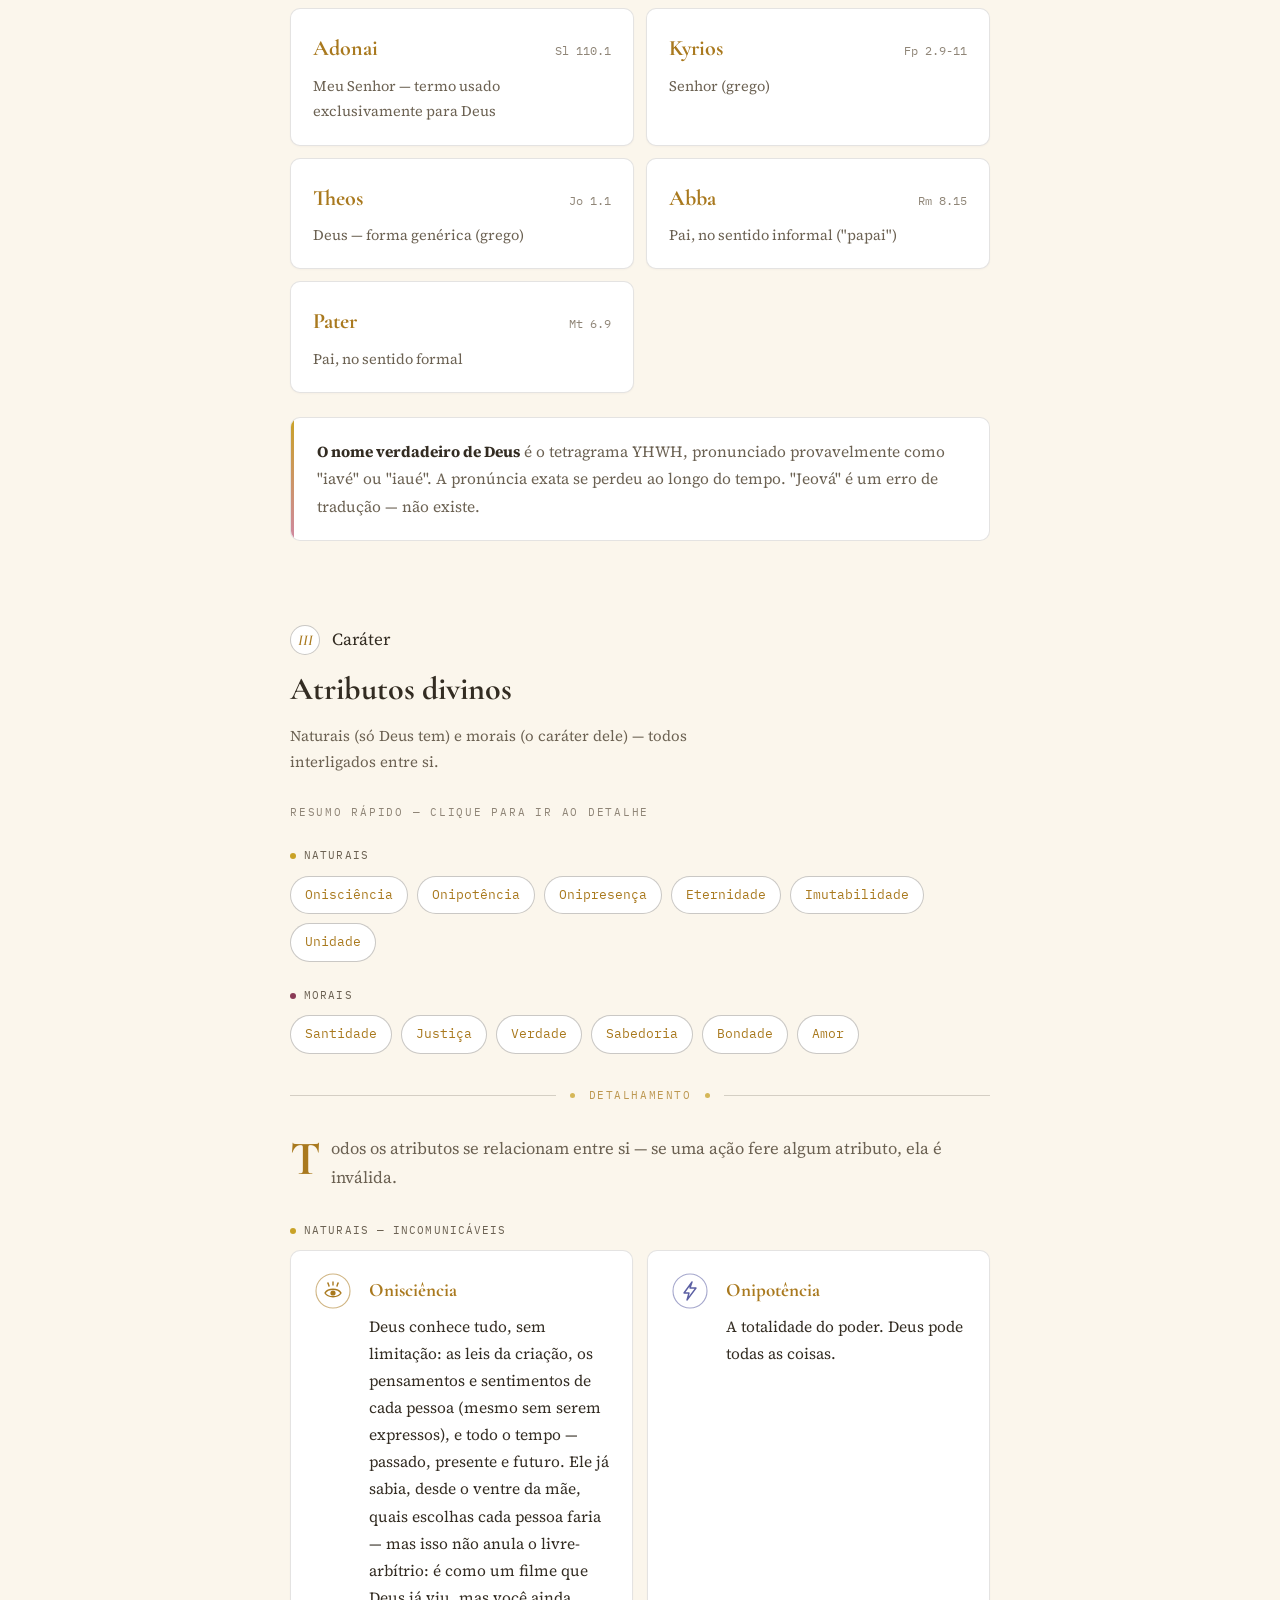
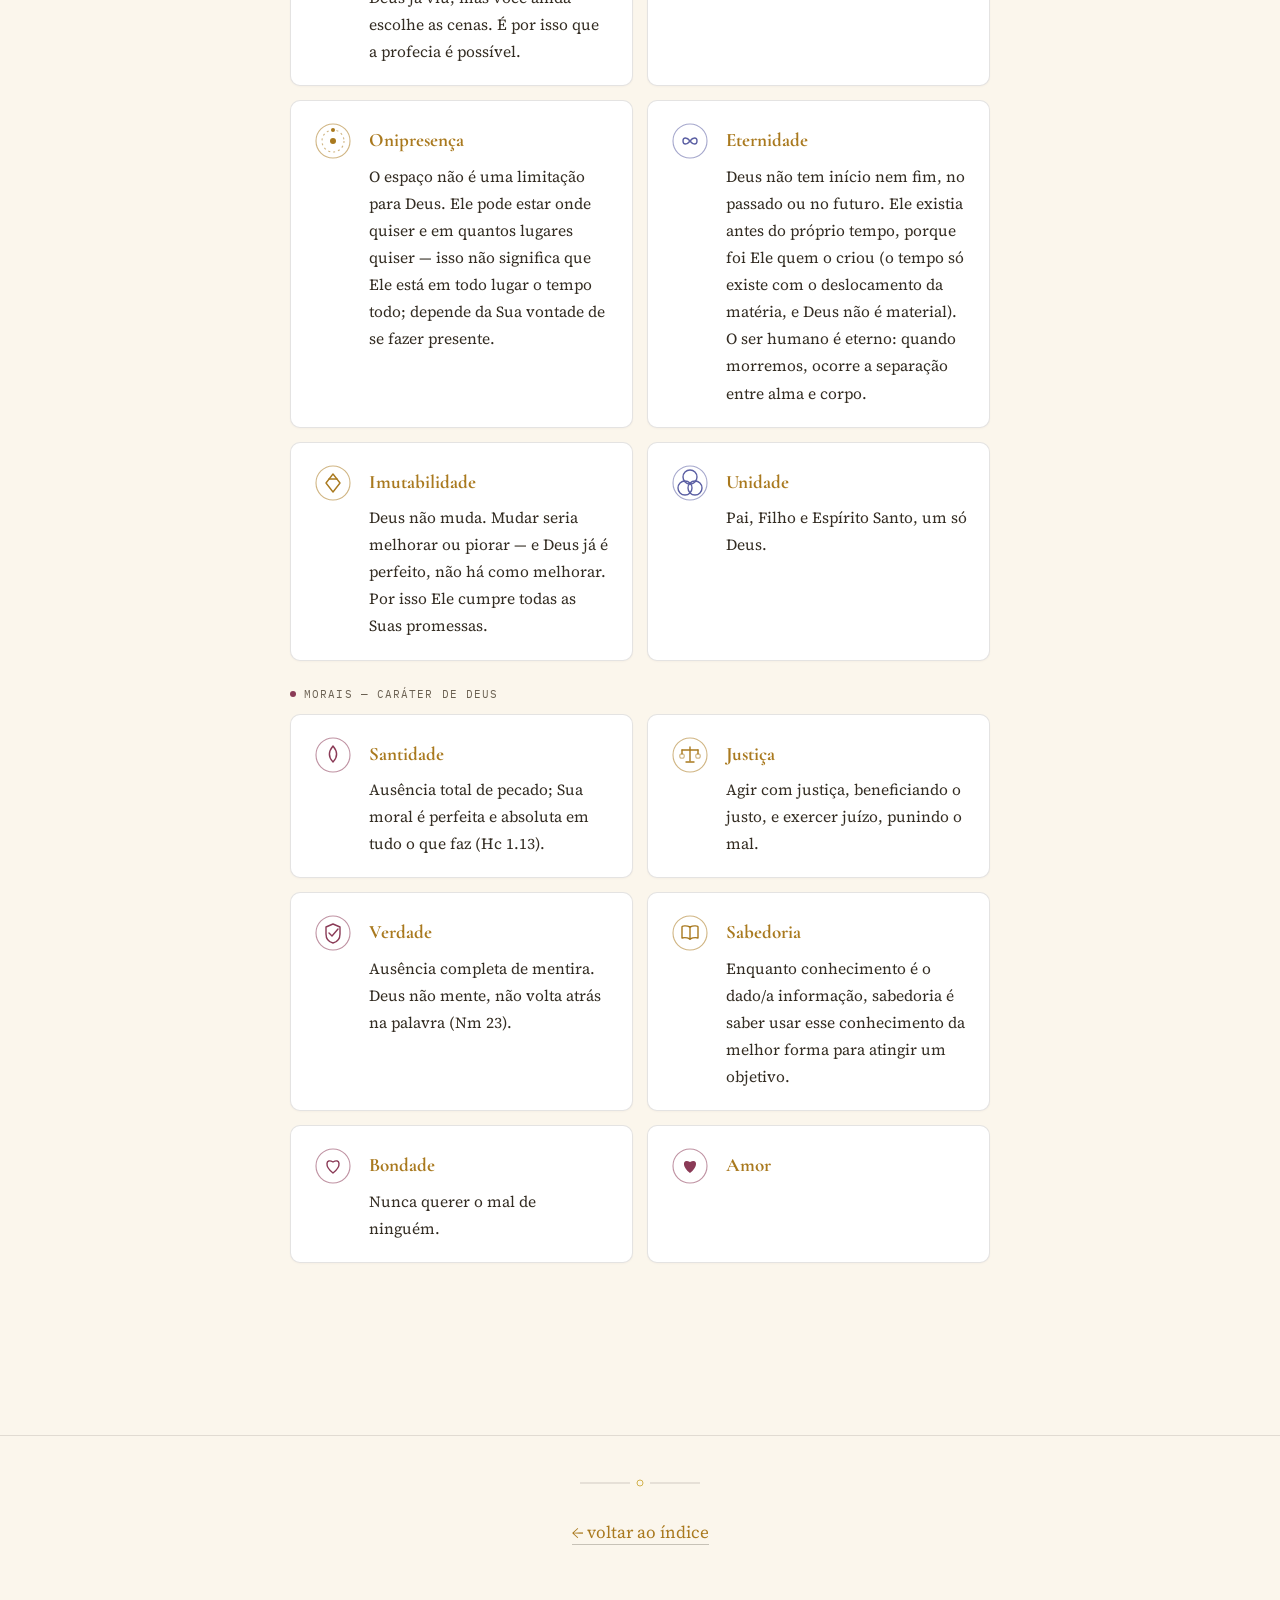
==== commit 77bd8ed6: "Troca símbolos: livro aberto no cabeçalho, Alfa e Ômega no medalhão Co-Authored-By: Claude Sonnet 5 " ====
--- a/aulas/2026-08-13-doutrina-de-deus.html
+++ b/aulas/2026-08-13-doutrina-de-deus.html
@@ -15,9 +15,9 @@
   <div class="inner">
     <a href="../index.html" class="brand">
       <svg viewBox="0 0 32 32" style="color:var(--gold-soft)" aria-hidden="true">
-        <line x1="16" y1="4" x2="16" y2="29" stroke="currentColor" stroke-width="1.3" stroke-linecap="round"/>
-        <line x1="6" y1="12" x2="26" y2="12" stroke="currentColor" stroke-width="1.3" stroke-linecap="round"/>
-        <circle cx="16" cy="12" r="2.1" fill="currentColor"/>
+        <path d="M16,9 C13,7.3 9,7 5,8 L5,23 C9,22 13,22.3 16,24" fill="none" stroke="currentColor" stroke-width="1.3" stroke-linecap="round" stroke-linejoin="round"/>
+        <path d="M16,9 C19,7.3 23,7 27,8 L27,23 C23,22 19,22.3 16,24" fill="none" stroke="currentColor" stroke-width="1.3" stroke-linecap="round" stroke-linejoin="round"/>
+        <line x1="16" y1="9" x2="16" y2="24" stroke="currentColor" stroke-width="1.3"/>
       </svg>
       Doutrina <span>&middot;</span> notas do curso
     </a>
@@ -39,22 +39,9 @@
       <div class="medallion-glow"></div>
       <svg viewBox="0 0 200 200" width="100%" height="100%">
         <circle class="ring" cx="100" cy="100" r="92" fill="none" stroke="var(--gold-dim)" stroke-width="1"/>
-        <g class="ring-rotate-rev">
-          <circle cx="100" cy="100" r="54" fill="none" stroke="var(--lapis)" stroke-width="1" opacity="0.35"/>
-        </g>
-        <g class="ring-rotate">
-          <line x1="174" y1="100" x2="186" y2="100" stroke="var(--gold)" stroke-width="1.5" stroke-linecap="round"/>
-          <line x1="152.3" y1="152.3" x2="160.8" y2="160.8" stroke="var(--gold)" stroke-width="1.5" stroke-linecap="round"/>
-          <line x1="100" y1="174" x2="100" y2="186" stroke="var(--gold)" stroke-width="1.5" stroke-linecap="round"/>
-          <line x1="47.7" y1="152.3" x2="39.2" y2="160.8" stroke="var(--gold)" stroke-width="1.5" stroke-linecap="round"/>
-          <line x1="26" y1="100" x2="14" y2="100" stroke="var(--gold)" stroke-width="1.5" stroke-linecap="round"/>
-          <line x1="47.7" y1="47.7" x2="39.2" y2="39.2" stroke="var(--gold)" stroke-width="1.5" stroke-linecap="round"/>
-          <line x1="100" y1="26" x2="100" y2="14" stroke="var(--gold)" stroke-width="1.5" stroke-linecap="round"/>
-          <line x1="152.3" y1="47.7" x2="160.8" y2="39.2" stroke="var(--gold)" stroke-width="1.5" stroke-linecap="round"/>
-        </g>
-        <line x1="100" y1="40" x2="100" y2="160" stroke="var(--gold-soft)" stroke-width="2.2" stroke-linecap="round"/>
-        <line x1="64" y1="78" x2="136" y2="78" stroke="var(--gold-soft)" stroke-width="2.2" stroke-linecap="round"/>
-        <circle cx="100" cy="78" r="4.5" fill="var(--gold)"/>
+        <text x="62" y="124" font-family="'Cormorant Garamond', Georgia, serif" font-size="70" font-weight="700" fill="var(--gold-soft)" text-anchor="middle">&#913;</text>
+        <text x="138" y="124" font-family="'Cormorant Garamond', Georgia, serif" font-size="70" font-weight="700" fill="var(--gold-soft)" text-anchor="middle">&#937;</text>
+        <line x1="100" y1="55" x2="100" y2="145" stroke="var(--gold-soft)" stroke-width="1" opacity="0.35"/>
       </svg>
     </div>
     <p class="eyebrow">Módulo 1 &middot; Aula 13/08/2026</p>
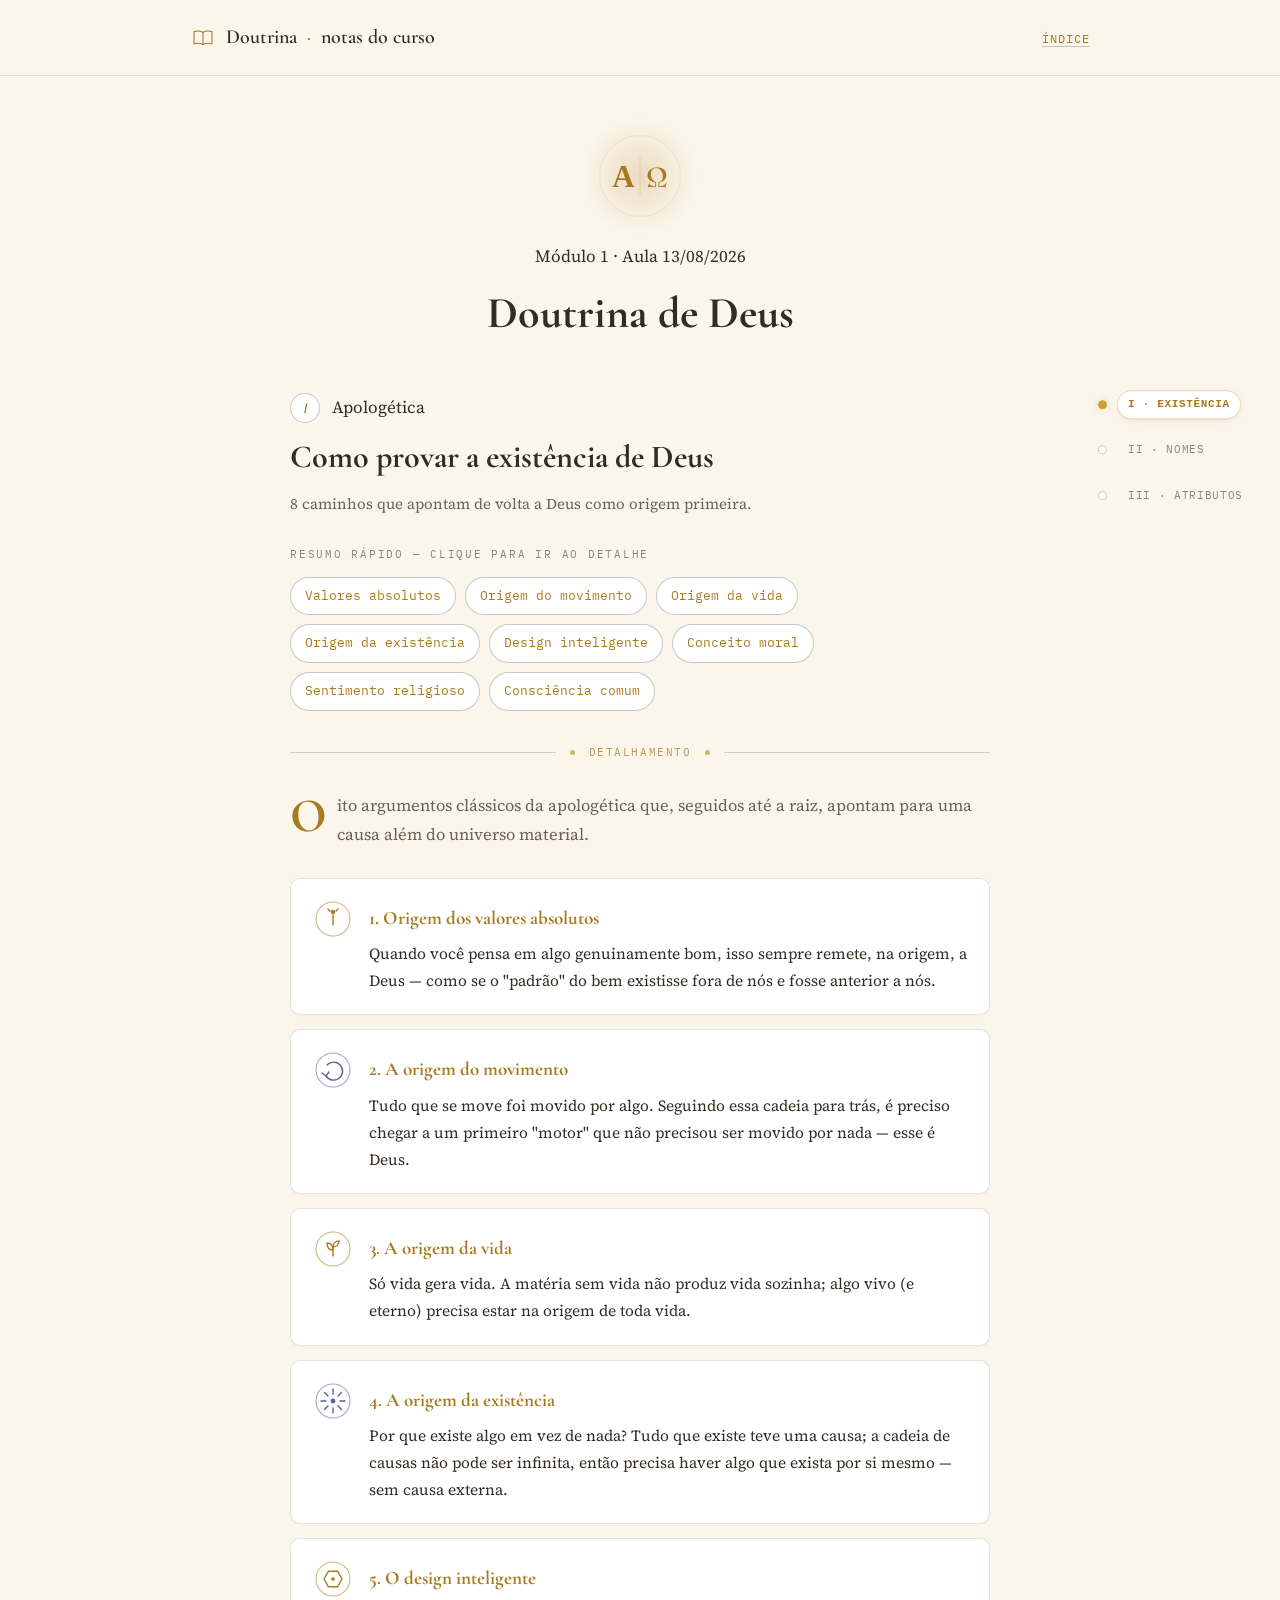
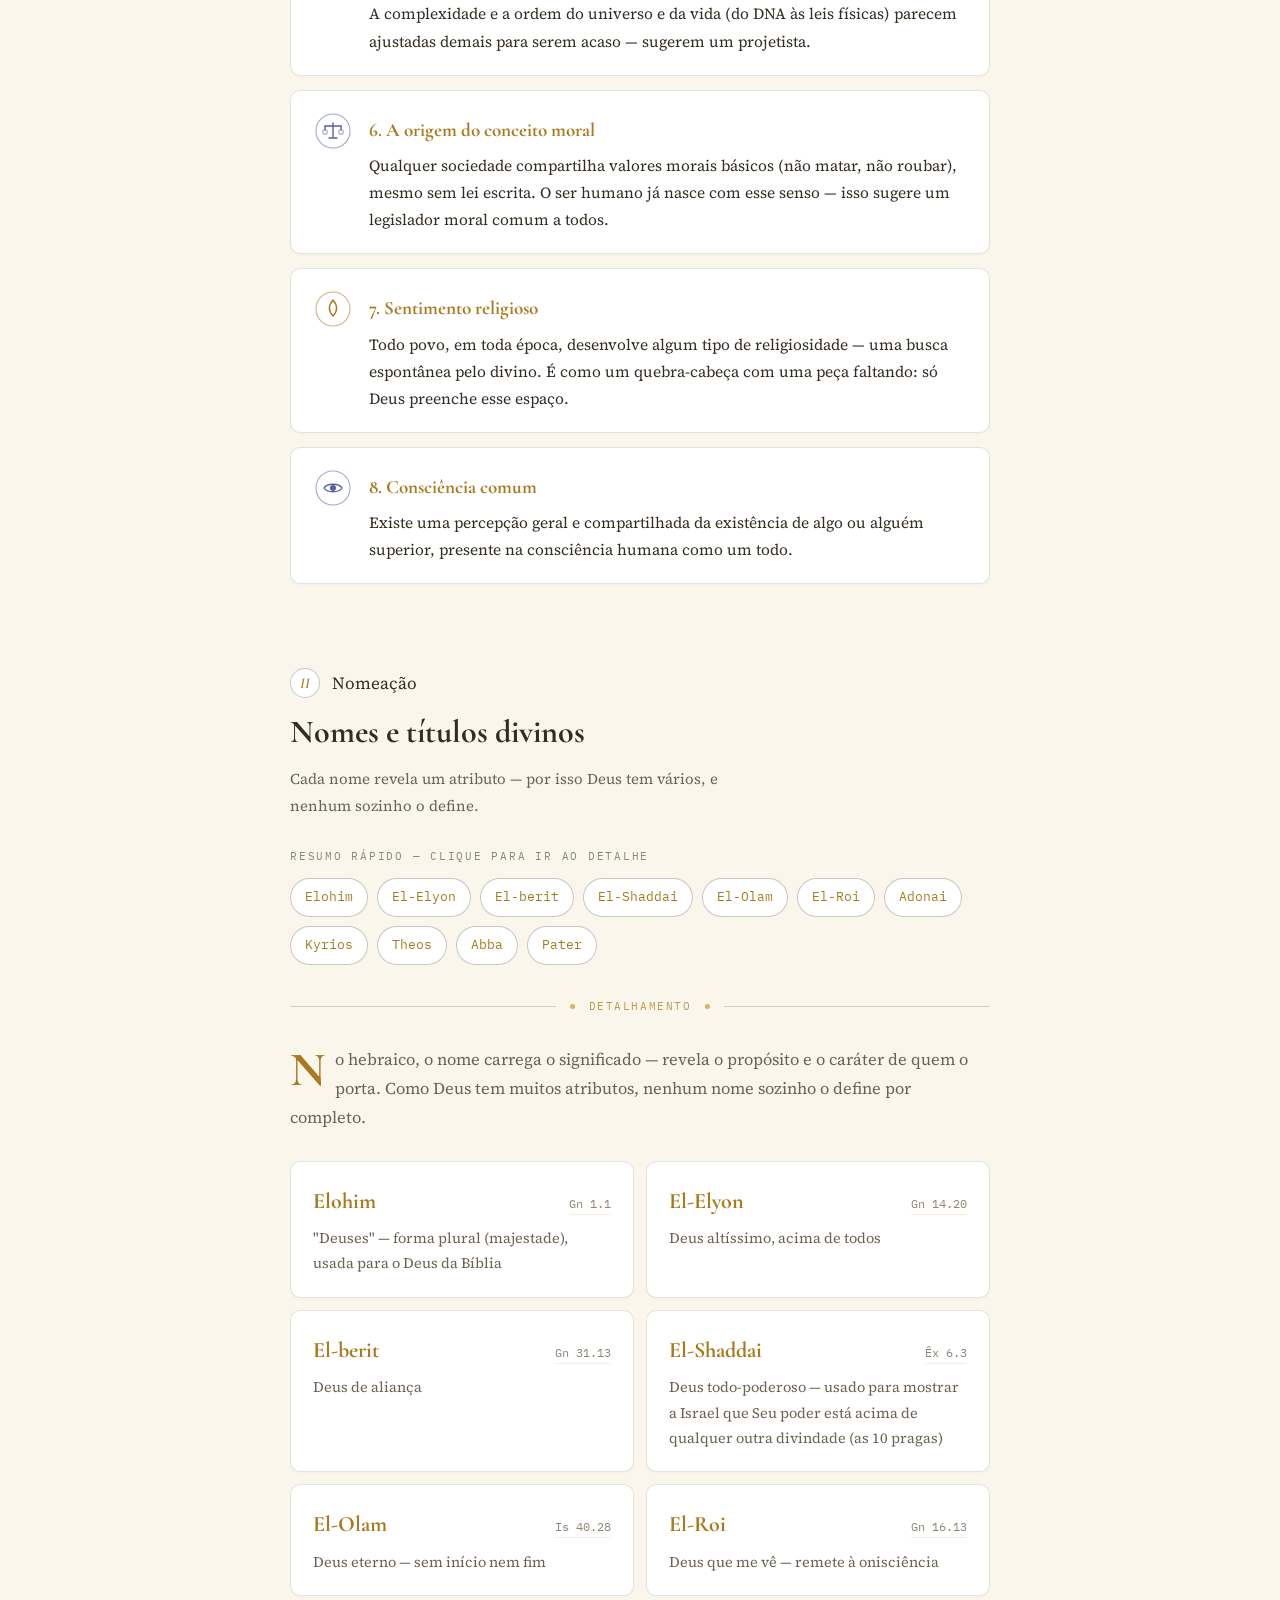
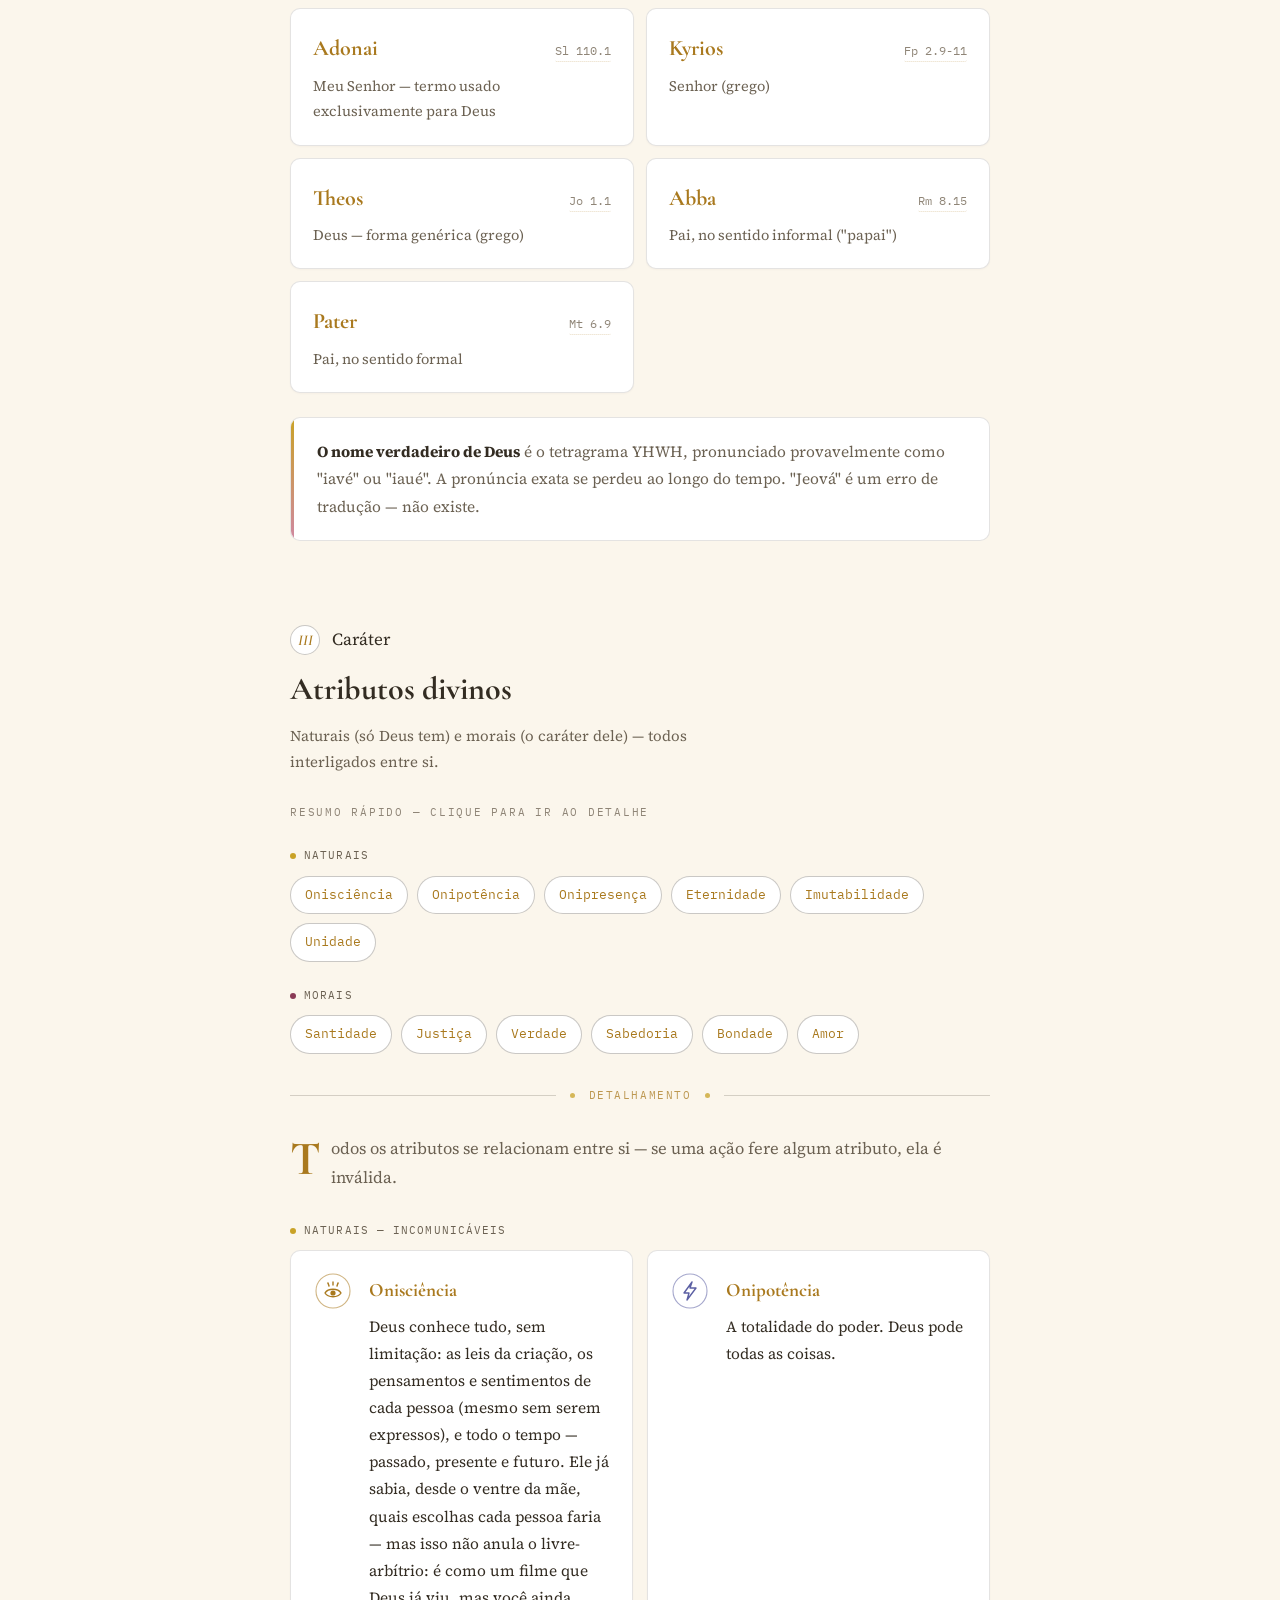
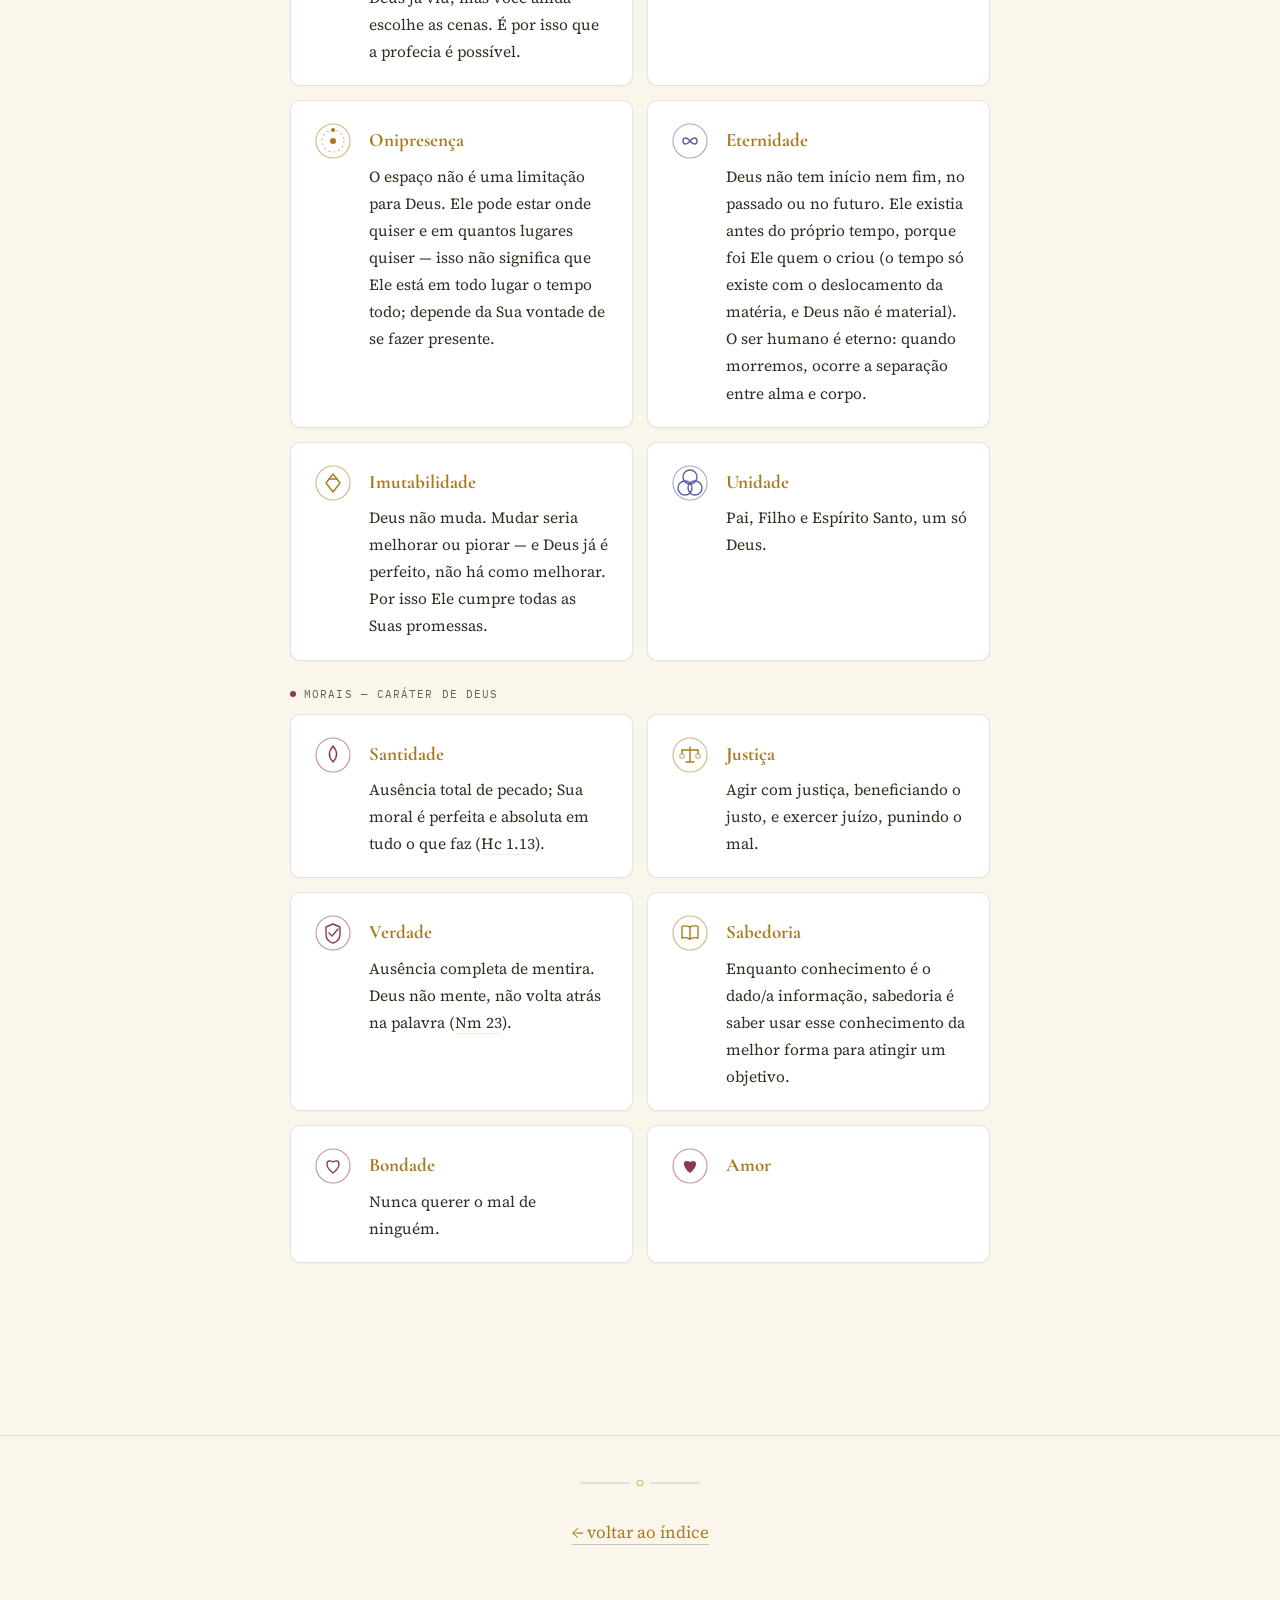
==== commit e1b208d3: "Adiciona preview de citações bíblicas ao passar o mouse e ajusta título do índice Co-Authored-By: Cl" ====
--- a/aulas/2026-08-13-doutrina-de-deus.html
+++ b/aulas/2026-08-13-doutrina-de-deus.html
@@ -210,47 +210,47 @@
 
     <div class="names-grid">
       <div class="name-card" id="nome-elohim">
-        <div class="name-top"><span class="name-title">Elohim</span><span class="name-ref">Gn 1.1</span></div>
+        <div class="name-top"><span class="name-title">Elohim</span><span class="name-ref verse-ref" data-ref="Gn 1.1">Gn 1.1</span></div>
         <p>"Deuses" — forma plural (majestade), usada para o Deus da Bíblia</p>
       </div>
       <div class="name-card" id="nome-elelyon">
-        <div class="name-top"><span class="name-title">El-Elyon</span><span class="name-ref">Gn 14.20</span></div>
+        <div class="name-top"><span class="name-title">El-Elyon</span><span class="name-ref verse-ref" data-ref="Gn 14.20">Gn 14.20</span></div>
         <p>Deus altíssimo, acima de todos</p>
       </div>
       <div class="name-card" id="nome-elberit">
-        <div class="name-top"><span class="name-title">El-berit</span><span class="name-ref">Gn 31.13</span></div>
+        <div class="name-top"><span class="name-title">El-berit</span><span class="name-ref verse-ref" data-ref="Gn 31.13">Gn 31.13</span></div>
         <p>Deus de aliança</p>
       </div>
       <div class="name-card" id="nome-elshaddai">
-        <div class="name-top"><span class="name-title">El-Shaddai</span><span class="name-ref">Êx 6.3</span></div>
+        <div class="name-top"><span class="name-title">El-Shaddai</span><span class="name-ref verse-ref" data-ref="Êx 6.3">Êx 6.3</span></div>
         <p>Deus todo-poderoso — usado para mostrar a Israel que Seu poder está acima de qualquer outra divindade (as 10 pragas)</p>
       </div>
       <div class="name-card" id="nome-elolam">
-        <div class="name-top"><span class="name-title">El-Olam</span><span class="name-ref">Is 40.28</span></div>
+        <div class="name-top"><span class="name-title">El-Olam</span><span class="name-ref verse-ref" data-ref="Is 40.28">Is 40.28</span></div>
         <p>Deus eterno — sem início nem fim</p>
       </div>
       <div class="name-card" id="nome-elroi">
-        <div class="name-top"><span class="name-title">El-Roi</span><span class="name-ref">Gn 16.13</span></div>
+        <div class="name-top"><span class="name-title">El-Roi</span><span class="name-ref verse-ref" data-ref="Gn 16.13">Gn 16.13</span></div>
         <p>Deus que me vê — remete à onisciência</p>
       </div>
       <div class="name-card" id="nome-adonai">
-        <div class="name-top"><span class="name-title">Adonai</span><span class="name-ref">Sl 110.1</span></div>
+        <div class="name-top"><span class="name-title">Adonai</span><span class="name-ref verse-ref" data-ref="Sl 110.1">Sl 110.1</span></div>
         <p>Meu Senhor — termo usado exclusivamente para Deus</p>
       </div>
       <div class="name-card" id="nome-kyrios">
-        <div class="name-top"><span class="name-title">Kyrios</span><span class="name-ref">Fp 2.9-11</span></div>
+        <div class="name-top"><span class="name-title">Kyrios</span><span class="name-ref verse-ref" data-ref="Fp 2.9-11">Fp 2.9-11</span></div>
         <p>Senhor (grego)</p>
       </div>
       <div class="name-card" id="nome-theos">
-        <div class="name-top"><span class="name-title">Theos</span><span class="name-ref">Jo 1.1</span></div>
+        <div class="name-top"><span class="name-title">Theos</span><span class="name-ref verse-ref" data-ref="Jo 1.1">Jo 1.1</span></div>
         <p>Deus — forma genérica (grego)</p>
       </div>
       <div class="name-card" id="nome-abba">
-        <div class="name-top"><span class="name-title">Abba</span><span class="name-ref">Rm 8.15</span></div>
+        <div class="name-top"><span class="name-title">Abba</span><span class="name-ref verse-ref" data-ref="Rm 8.15">Rm 8.15</span></div>
         <p>Pai, no sentido informal ("papai")</p>
       </div>
       <div class="name-card" id="nome-pater">
-        <div class="name-top"><span class="name-title">Pater</span><span class="name-ref">Mt 6.9</span></div>
+        <div class="name-top"><span class="name-title">Pater</span><span class="name-ref verse-ref" data-ref="Mt 6.9">Mt 6.9</span></div>
         <p>Pai, no sentido formal</p>
       </div>
     </div>
@@ -350,7 +350,7 @@
           <circle class="ring" cx="20" cy="20" r="17"/>
           <path class="mark" d="M20 11 C25 17 25 22 20 27 C15 22 15 17 20 11 Z"/>
         </svg>
-        <div class="body"><h3>Santidade</h3><p>Ausência total de pecado; Sua moral é perfeita e absoluta em tudo o que faz (Hc 1.13).</p></div>
+        <div class="body"><h3>Santidade</h3><p>Ausência total de pecado; Sua moral é perfeita e absoluta em tudo o que faz (<span class="verse-ref" data-ref="Hc 1.13">Hc 1.13</span>).</p></div>
       </div>
       <div class="attr" id="attr-justica">
         <svg class="sigil c-gold" viewBox="0 0 40 40" aria-hidden="true">
@@ -371,7 +371,7 @@
           <path class="mark" d="M20 11 L27 14 L27 21 C27 26 24 29 20 30 C16 29 13 26 13 21 L13 14 Z"/>
           <path class="mark" d="M16 20 L19 23 L25 16"/>
         </svg>
-        <div class="body"><h3>Verdade</h3><p>Ausência completa de mentira. Deus não mente, não volta atrás na palavra (Nm 23).</p></div>
+        <div class="body"><h3>Verdade</h3><p>Ausência completa de mentira. Deus não mente, não volta atrás na palavra (<span class="verse-ref" data-ref="Nm 23">Nm 23</span>).</p></div>
       </div>
       <div class="attr" id="attr-sabedoria">
         <svg class="sigil c-gold" viewBox="0 0 40 40" aria-hidden="true">
@@ -416,5 +416,6 @@
 </a>
 
 <script src="../js/site.js"></script>
+<script src="../js/verses.js"></script>
 </body>
 </html>
--- a/css/style.css
+++ b/css/style.css
@@ -229,6 +229,31 @@
 
 .footnote{ font-size: 13px; color: var(--muted); margin-top: 8px; }
 
+/* ---------- bible verse preview ---------- */
+.verse-ref{
+  cursor: help; border-bottom: 1px dotted var(--gold-dim); border-radius: 2px;
+}
+.verse-ref:hover, .verse-ref:focus-visible{ color: var(--gold-soft); border-color: var(--gold-soft); outline: none; }
+.verse-tooltip{
+  position: fixed; z-index: 100; max-width: 300px; max-height: 260px; overflow-y: auto;
+  background: var(--ink-2); border: 1px solid var(--border-strong); border-radius: 10px;
+  padding: 14px 16px; box-shadow: 0 20px 44px -16px rgba(51,44,34,0.4);
+  font-size: 14.5px; line-height: 1.55; color: var(--cream);
+  opacity: 0; transform: translateY(4px); pointer-events: none; transition: opacity 0.15s ease, transform 0.15s ease;
+}
+.verse-tooltip.show{ opacity: 1; transform: translateY(0); }
+.verse-tooltip.below{ transform: translateY(-4px); }
+.verse-tooltip.below.show{ transform: translateY(0); }
+.verse-tooltip .vt-ref{
+  font-family: 'IBM Plex Mono', monospace; font-size: 10.5px; letter-spacing: 0.08em; text-transform: uppercase;
+  color: var(--gold-soft); display: block; margin-bottom: 6px;
+}
+.verse-tooltip .vt-text{ margin: 0; font-family: 'Source Serif 4', Georgia, serif; }
+.verse-tooltip .vt-loading, .verse-tooltip .vt-error{ color: var(--muted); font-style: italic; }
+@media (prefers-reduced-motion: reduce){
+  .verse-tooltip{ transition: opacity 0.01s linear; transform: none !important; }
+}
+
 /* ---------- scroll-to-top ---------- */
 .top-link{
   position: fixed; bottom: 24px; right: 24px; z-index: 40;
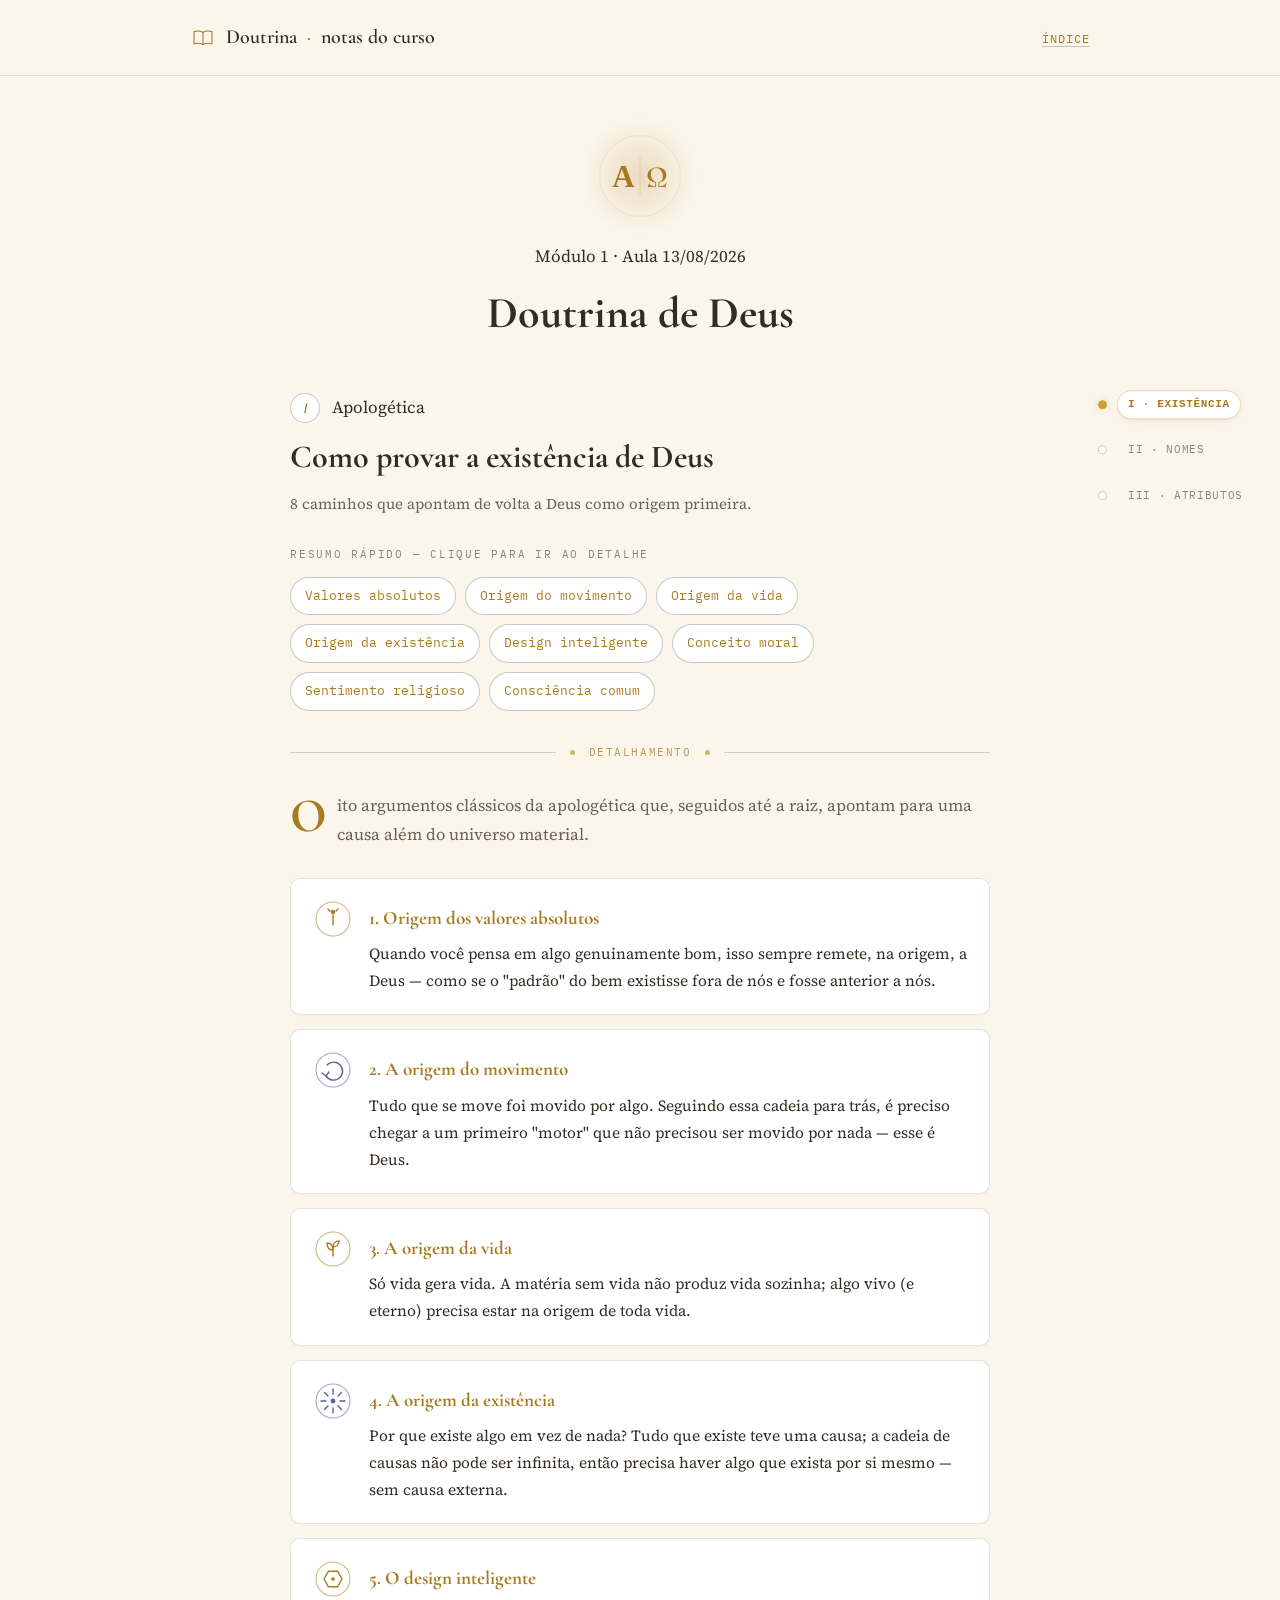
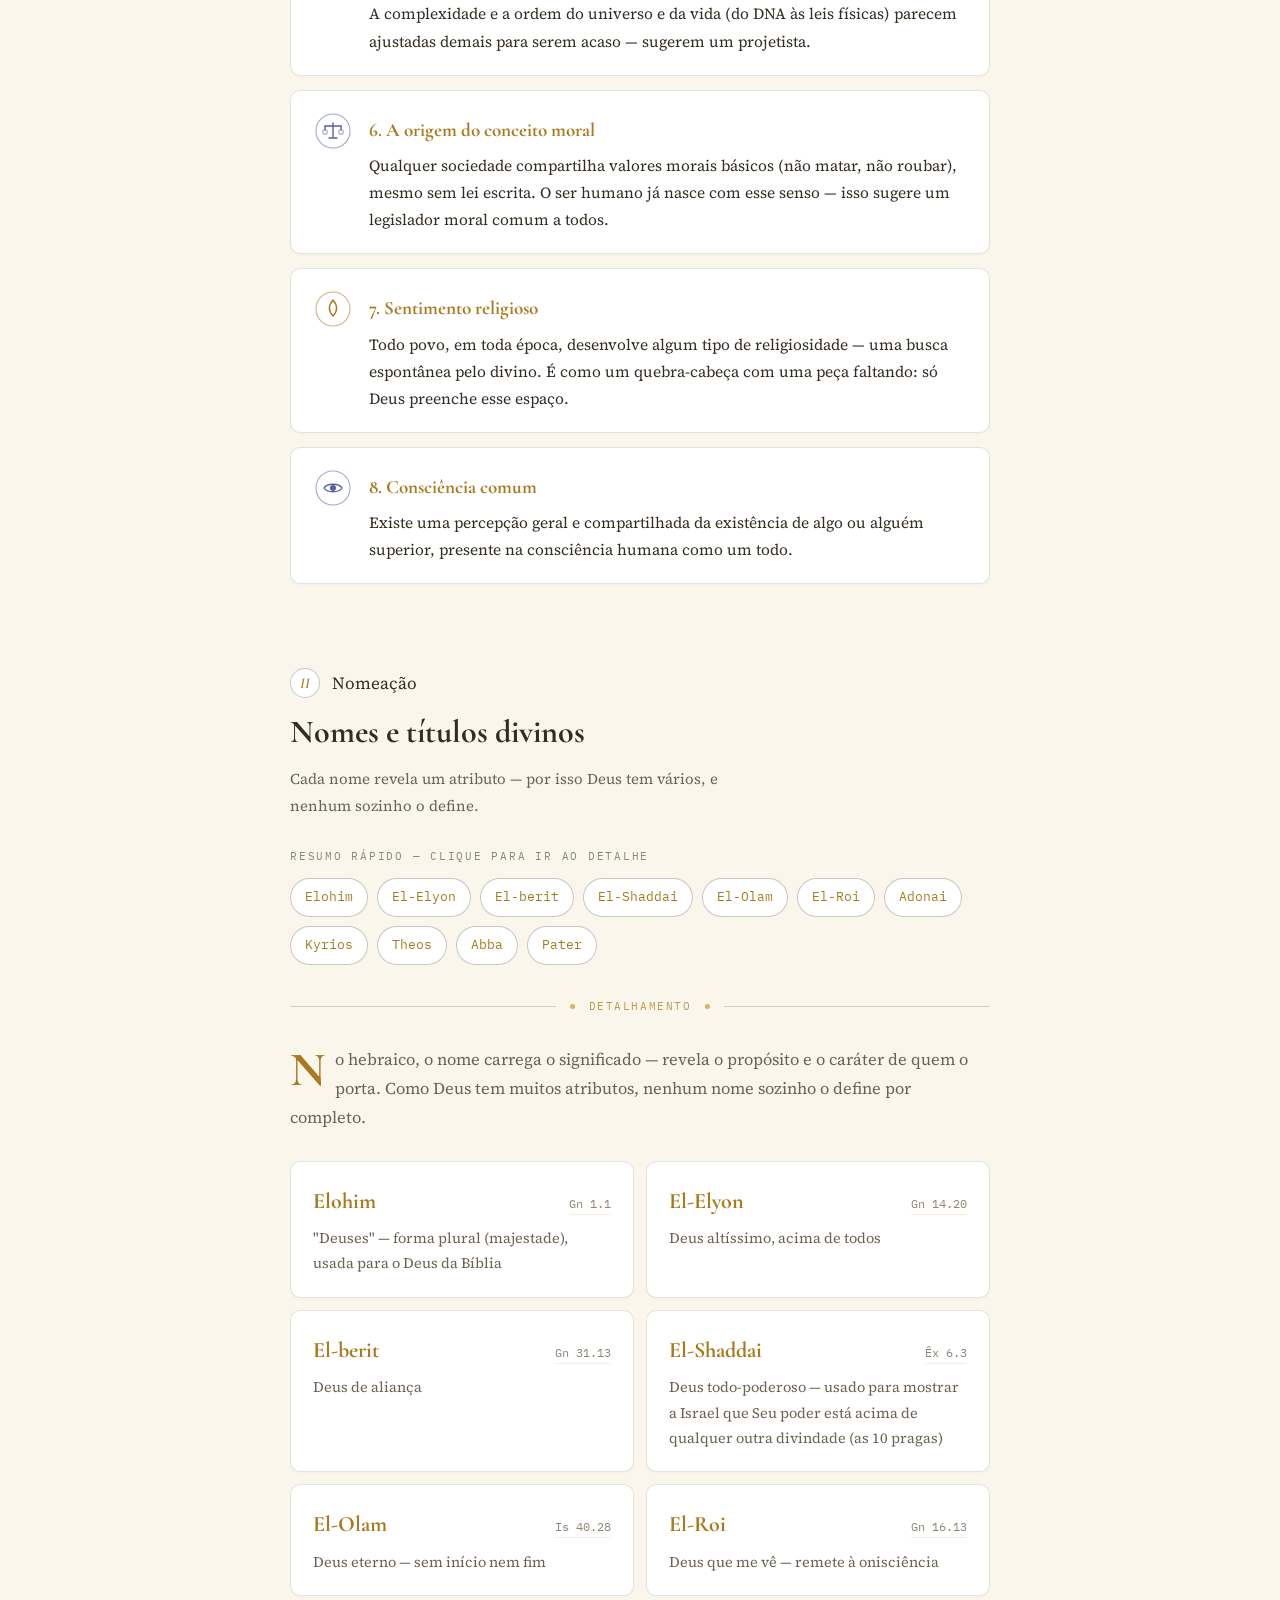
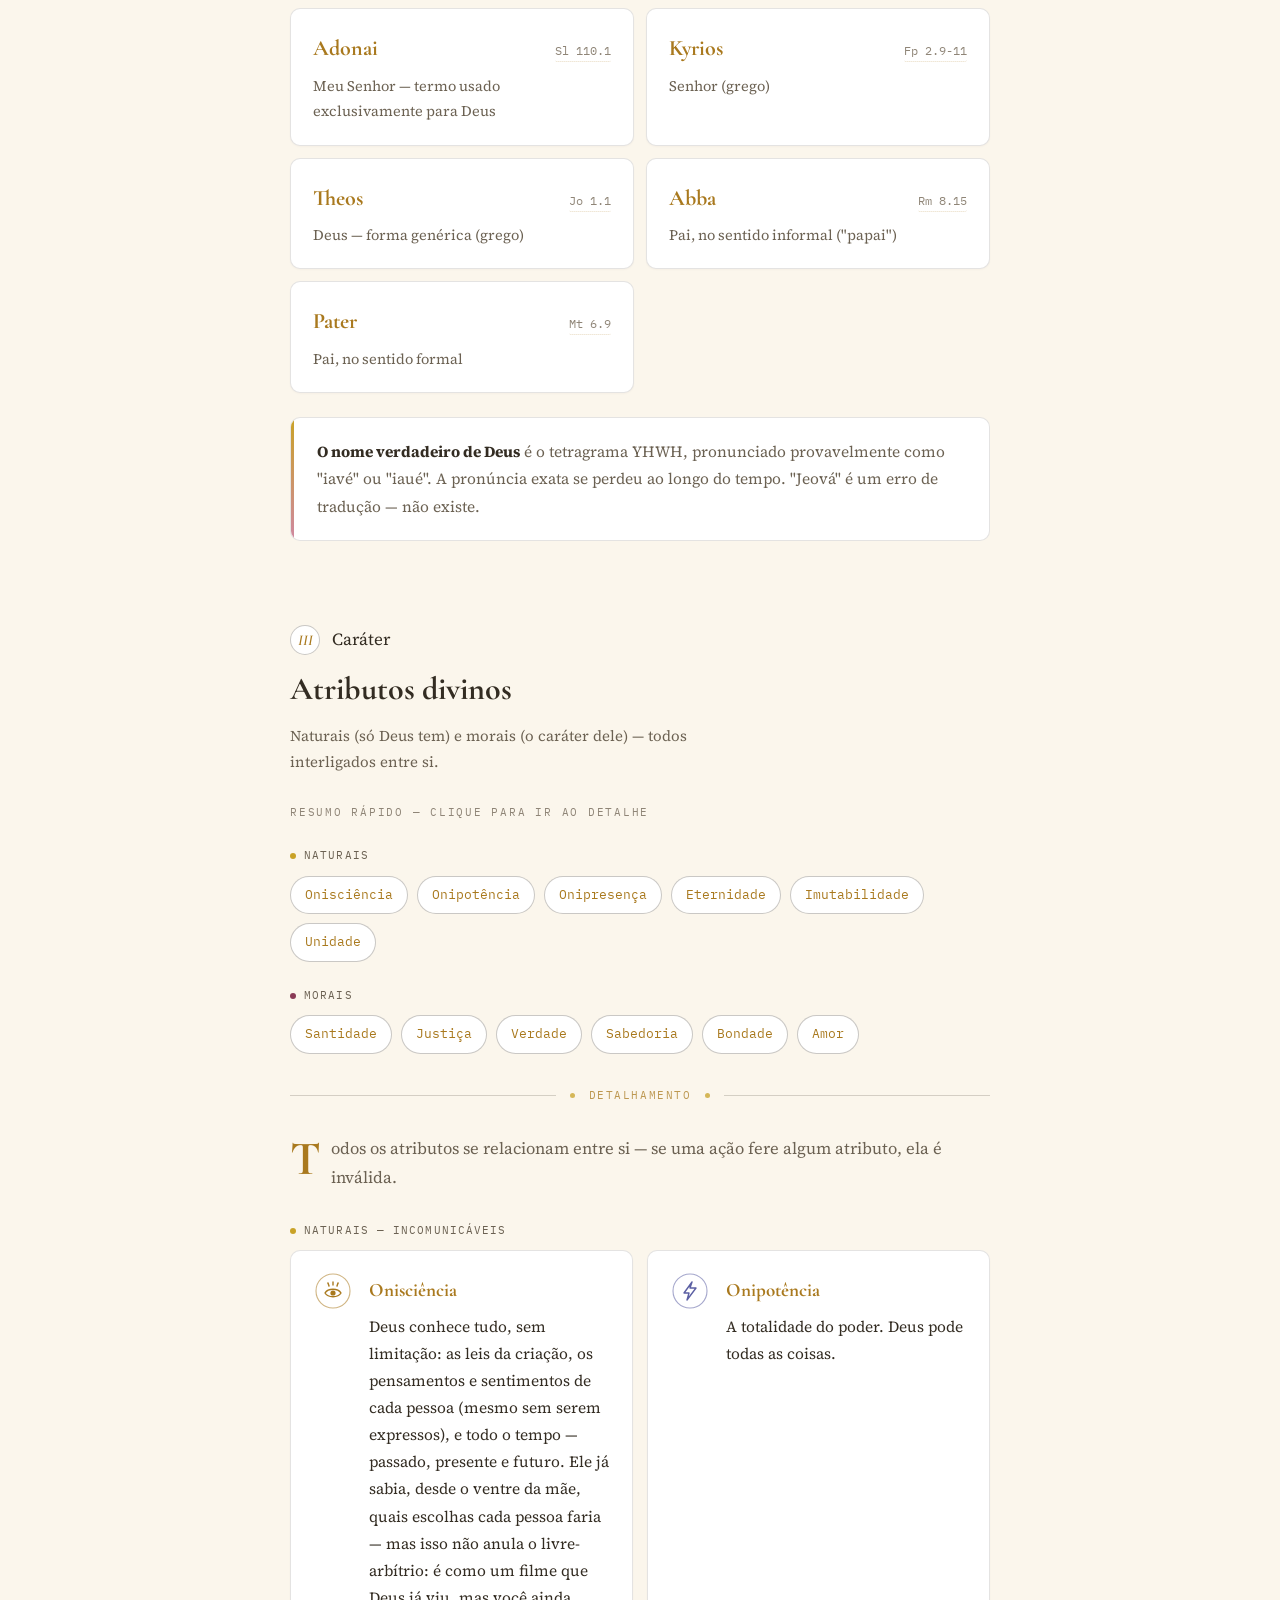
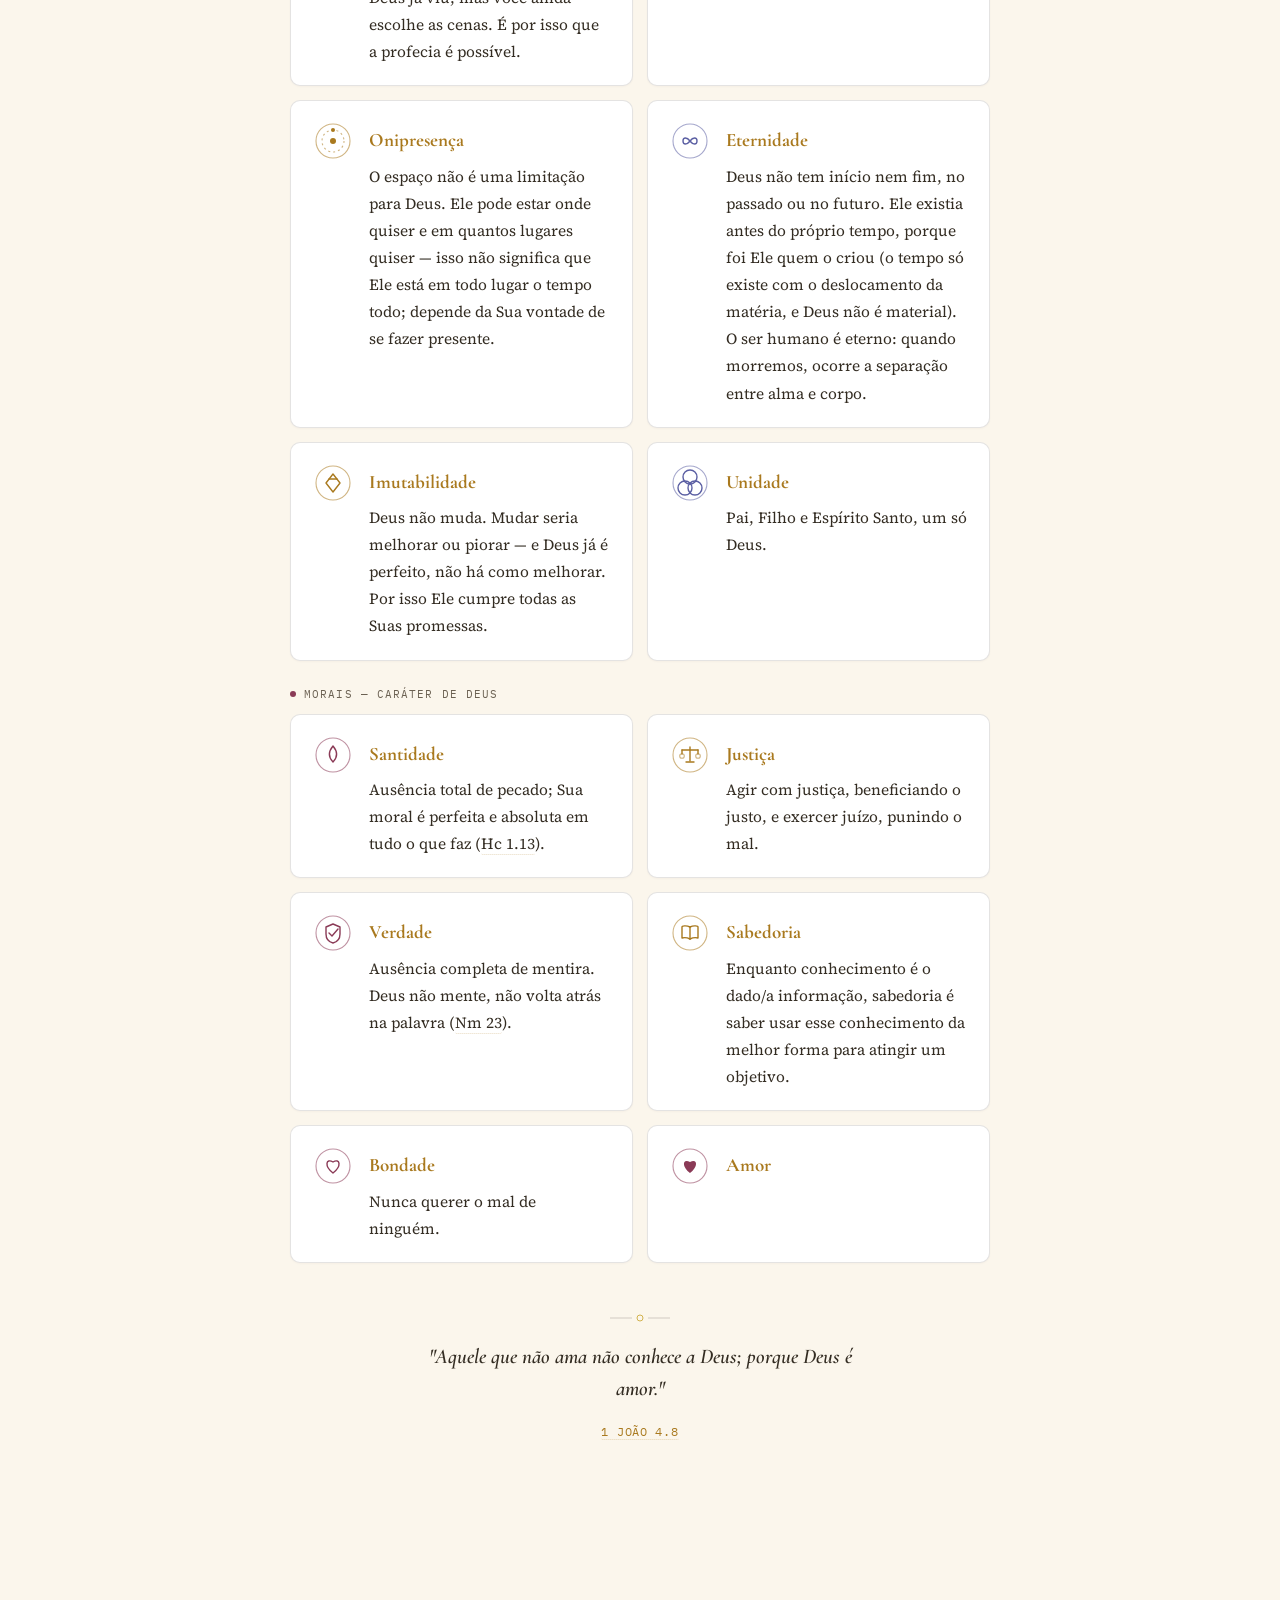
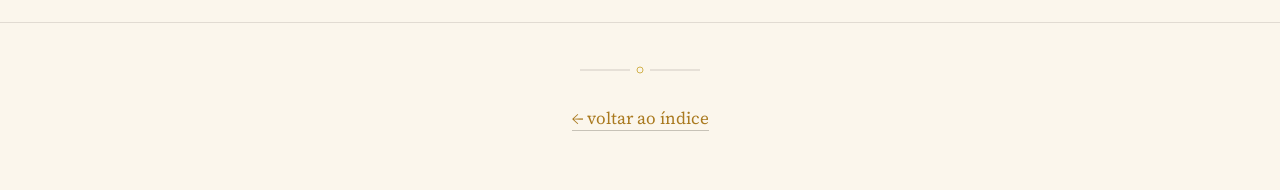
==== commit 09198182: "Ajusta cards, tooltip de versículos e citação de fechamento - Remove numeração a)/b)/c) dos cards do" ====
--- a/aulas/2026-08-13-doutrina-de-deus.html
+++ b/aulas/2026-08-13-doutrina-de-deus.html
@@ -397,6 +397,16 @@
         <div class="body"><h3>Amor</h3></div>
       </div>
     </div>
+
+    <div class="closing-verse reveal">
+      <svg class="closing-flourish" viewBox="0 0 60 14" aria-hidden="true">
+        <line x1="0" y1="7" x2="22" y2="7" stroke="var(--border-strong)" stroke-width="1"/>
+        <circle cx="30" cy="7" r="3" fill="none" stroke="var(--gold)" stroke-width="1"/>
+        <line x1="38" y1="7" x2="60" y2="7" stroke="var(--border-strong)" stroke-width="1"/>
+      </svg>
+      <p>"Aquele que não ama não conhece a Deus; porque Deus é amor."</p>
+      <span class="verse-ref" data-ref="1 Jo 4.8">1 João 4.8</span>
+    </div>
   </section>
 
   </div>
--- a/css/style.css
+++ b/css/style.css
@@ -249,6 +249,7 @@
   color: var(--gold-soft); display: block; margin-bottom: 6px;
 }
 .verse-tooltip .vt-text{ margin: 0; font-family: 'Source Serif 4', Georgia, serif; }
+.verse-tooltip .vt-version{ display: block; margin-top: 8px; font-family: 'IBM Plex Mono', monospace; font-size: 10px; letter-spacing: 0.05em; text-transform: uppercase; color: var(--muted); text-align: right; }
 .verse-tooltip .vt-loading, .verse-tooltip .vt-error{ color: var(--muted); font-style: italic; }
 @media (prefers-reduced-motion: reduce){
   .verse-tooltip{ transition: opacity 0.01s linear; transform: none !important; }
@@ -266,6 +267,67 @@
 .top-link.show{ opacity: 1; pointer-events: auto; transform: translateY(0); }
 .top-link:hover{ box-shadow: 0 10px 22px -10px var(--gold-dim); }
 
+/* ---------- lecture credit line ---------- */
+.lecture-sub{ font-family: 'IBM Plex Mono', monospace; font-size: 12px; letter-spacing: 0.04em; color: var(--muted); margin: 10px 0 0; }
+
+/* ---------- hierarchy stack (e.g. ministério levítico) ---------- */
+.hierarchy-stack{ display: flex; flex-direction: column; align-items: center; gap: 0; margin: 8px 0 30px; }
+.hierarchy-stack .tier{
+  width: 100%; border: 1px solid var(--border); border-radius: 10px; background: var(--ink-2);
+  padding: 18px 24px; box-shadow: 0 1px 2px rgba(51,44,34,0.03); position: relative;
+  transition: border-color 0.25s ease, transform 0.25s ease, box-shadow 0.25s ease;
+}
+.hierarchy-stack .tier:hover{ border-color: var(--border-strong); transform: translateY(-2px); box-shadow: 0 14px 28px -18px rgba(169,121,30,0.45); }
+.hierarchy-stack .tier-1{ max-width: 58%; }
+.hierarchy-stack .tier-2{ max-width: 80%; }
+.hierarchy-stack .tier-3{ max-width: 100%; }
+.hierarchy-stack .tier + .tier{ margin-top: 24px; }
+.hierarchy-stack .tier:not(.tier-1)::before{ content: ""; position: absolute; top: -24px; left: 50%; width: 1px; height: 24px; background: var(--border-strong); }
+.tier-head{ display: flex; align-items: center; gap: 10px; margin-bottom: 8px; }
+.tier-num{ font-family: 'Cormorant Garamond', serif; font-style: italic; font-weight: 600; font-size: 14px; color: var(--gold-soft); border: 1px solid var(--border-strong); border-radius: 50%; width: 26px; height: 26px; display: flex; align-items: center; justify-content: center; flex-shrink: 0; background: var(--ink); }
+.tier-head h3{ font-family: 'Cormorant Garamond', serif; font-weight: 700; font-size: 19px; margin: 0; color: var(--gold-soft); }
+.hierarchy-stack .tier p{ margin: 0; color: var(--cream); font-size: 15.5px; }
+@media (max-width: 640px){
+  .hierarchy-stack .tier-1, .hierarchy-stack .tier-2, .hierarchy-stack .tier-3{ max-width: 100%; }
+}
+
+/* ---------- offices tree (e.g. Jesus reúne os 3 ofícios) ---------- */
+.offices-tree{ margin: 8px 0 6px; }
+.offices-root{ display: flex; justify-content: center; }
+.offices-root-label{
+  font-family: 'Cormorant Garamond', serif; font-weight: 700; font-size: 21px; color: var(--cream);
+  border: 1px solid var(--gold-dim); border-radius: 10px; background: var(--ink-2);
+  padding: 12px 26px; box-shadow: 0 8px 20px -12px var(--gold-dim); text-align: center;
+}
+.offices-stem{ width: 1px; height: 26px; background: var(--border-strong); margin: 0 auto; }
+.offices-row{ display: flex; position: relative; padding-top: 26px; }
+.offices-row::before{ content: ""; position: absolute; top: 0; left: 16.6667%; right: 16.6667%; height: 1px; background: var(--border-strong); }
+.offices-row .office{ flex: 1 1 33.3333%; display: flex; flex-direction: column; align-items: center; text-align: center; position: relative; padding: 0 14px; }
+.offices-row .office::before{ content: ""; position: absolute; top: -26px; left: 50%; width: 1px; height: 26px; background: var(--border-strong); }
+.offices-row .office .sigil{ margin-bottom: 4px; }
+.offices-row .office h3{ font-family: 'Cormorant Garamond', serif; font-weight: 700; font-size: 19px; margin: 8px 0 6px; color: var(--gold-soft); }
+.offices-row .office p{ margin: 0 0 6px; color: var(--cream); font-size: 14.5px; }
+.offices-row .office .verse-ref{ font-family: 'IBM Plex Mono', monospace; font-size: 12px; color: var(--muted); }
+@media (max-width: 640px){
+  .offices-row{ flex-direction: column; gap: 24px; padding-top: 14px; }
+  .offices-row::before{ display: none; }
+  .offices-row .office::before{ display: none; }
+  .offices-row .office{ padding: 0; }
+}
+
+/* ---------- closing verse (citação de fechamento de cada aula) ---------- */
+.closing-verse{ text-align: center; max-width: 52ch; margin: 44px auto 28px; padding: 4px 0; }
+.closing-flourish{ width: 60px; height: 14px; margin: 0 auto; opacity: 0.8; display: block; }
+.closing-verse p{ font-family: 'Cormorant Garamond', serif; font-style: italic; font-weight: 600; font-size: 21px; line-height: 1.55; color: var(--cream); margin: 16px 0 10px; }
+.closing-verse .verse-ref{ font-family: 'IBM Plex Mono', monospace; font-size: 12px; letter-spacing: 0.06em; text-transform: uppercase; color: var(--gold-soft); }
+
+/* ---------- bridge flow (linha de continuidade entre etapas) ---------- */
+.bridge-flow{ display: flex; flex-wrap: wrap; align-items: center; gap: 10px; margin: 22px 0 30px; }
+.bridge-node{ font-family: 'IBM Plex Mono', monospace; font-size: 12.5px; color: var(--cream); border: 1px solid var(--border-strong); border-radius: 20px; padding: 8px 14px; background: var(--ink-2); }
+.bridge-node em{ font-style: normal; color: var(--muted); }
+.bridge-node.highlight{ color: var(--gold-soft); border-color: var(--gold); background: #f7ecd2; }
+.bridge-arrow{ color: var(--gold-soft); font-size: 15px; opacity: 0.7; }
+
 @media (max-width: 640px){
   .index-hero h1{ font-size: 36px; }
   .lecture-header h1{ font-size: 32px; }
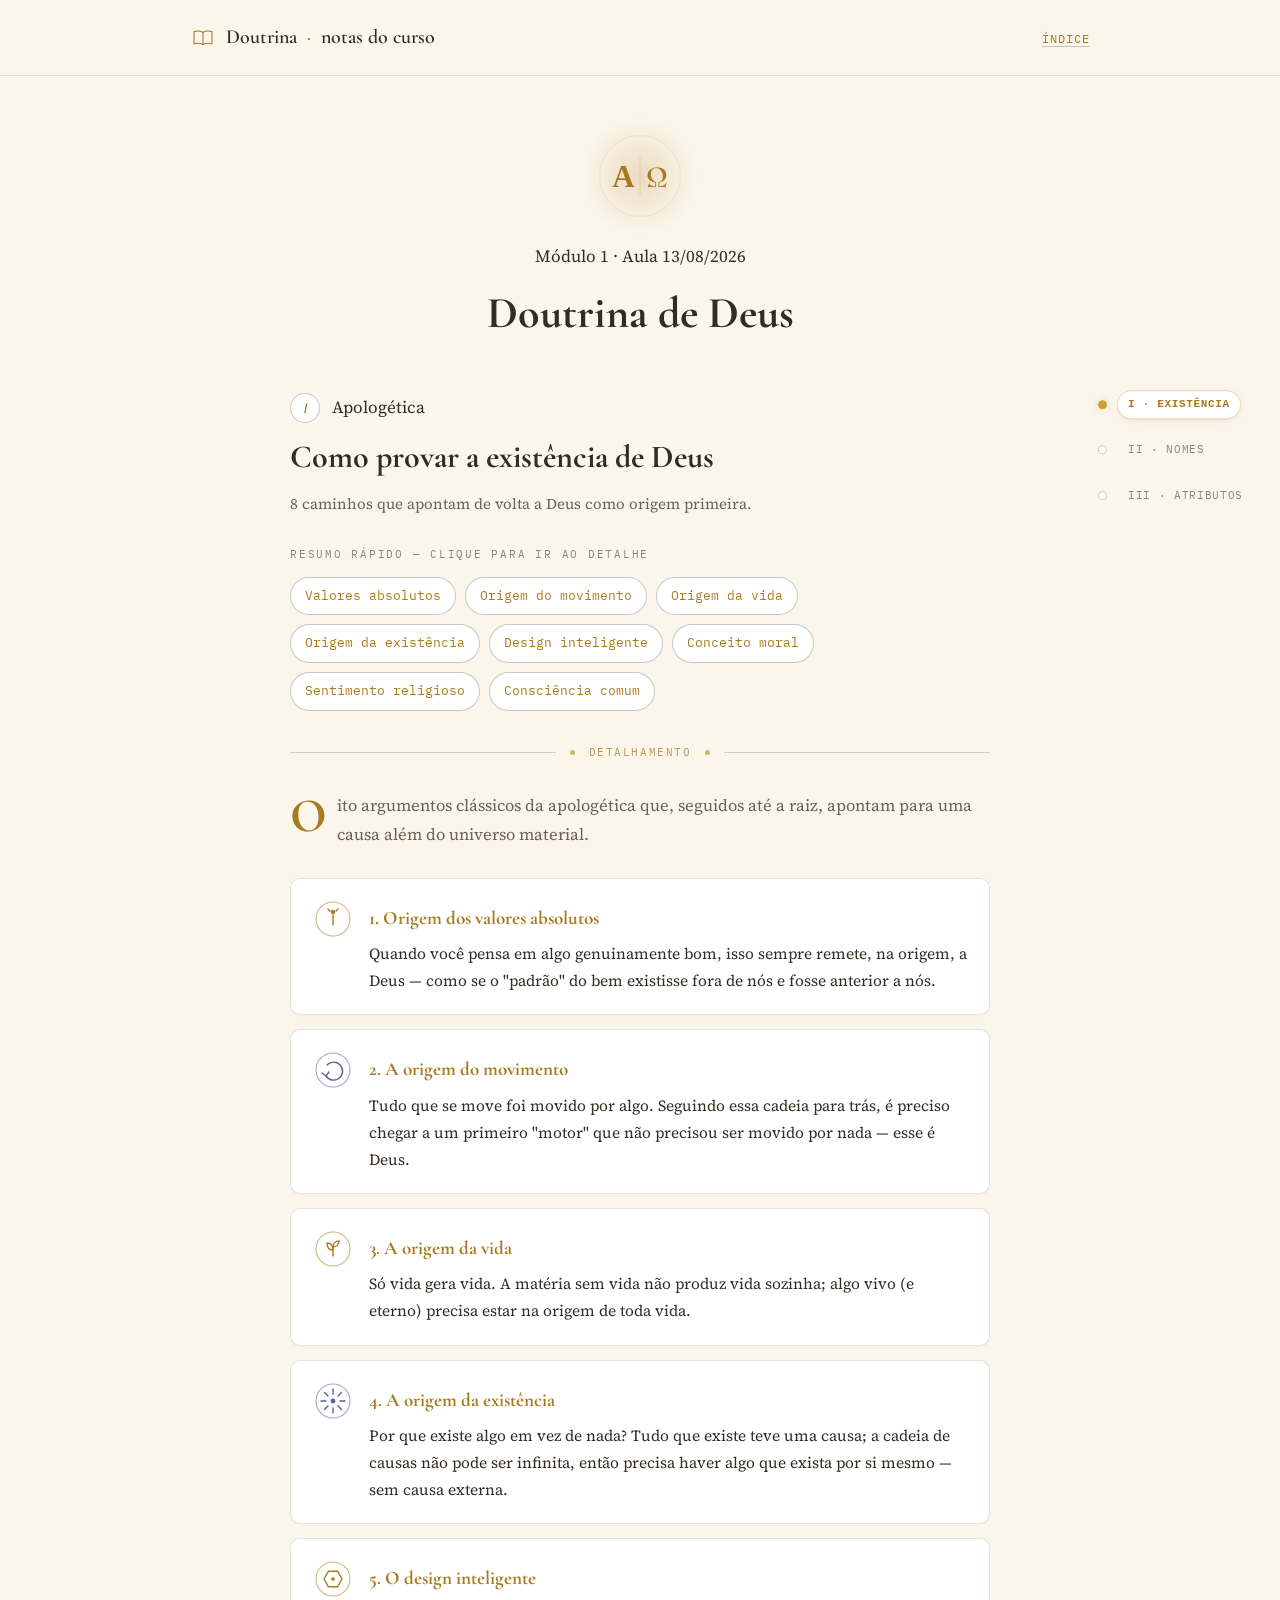
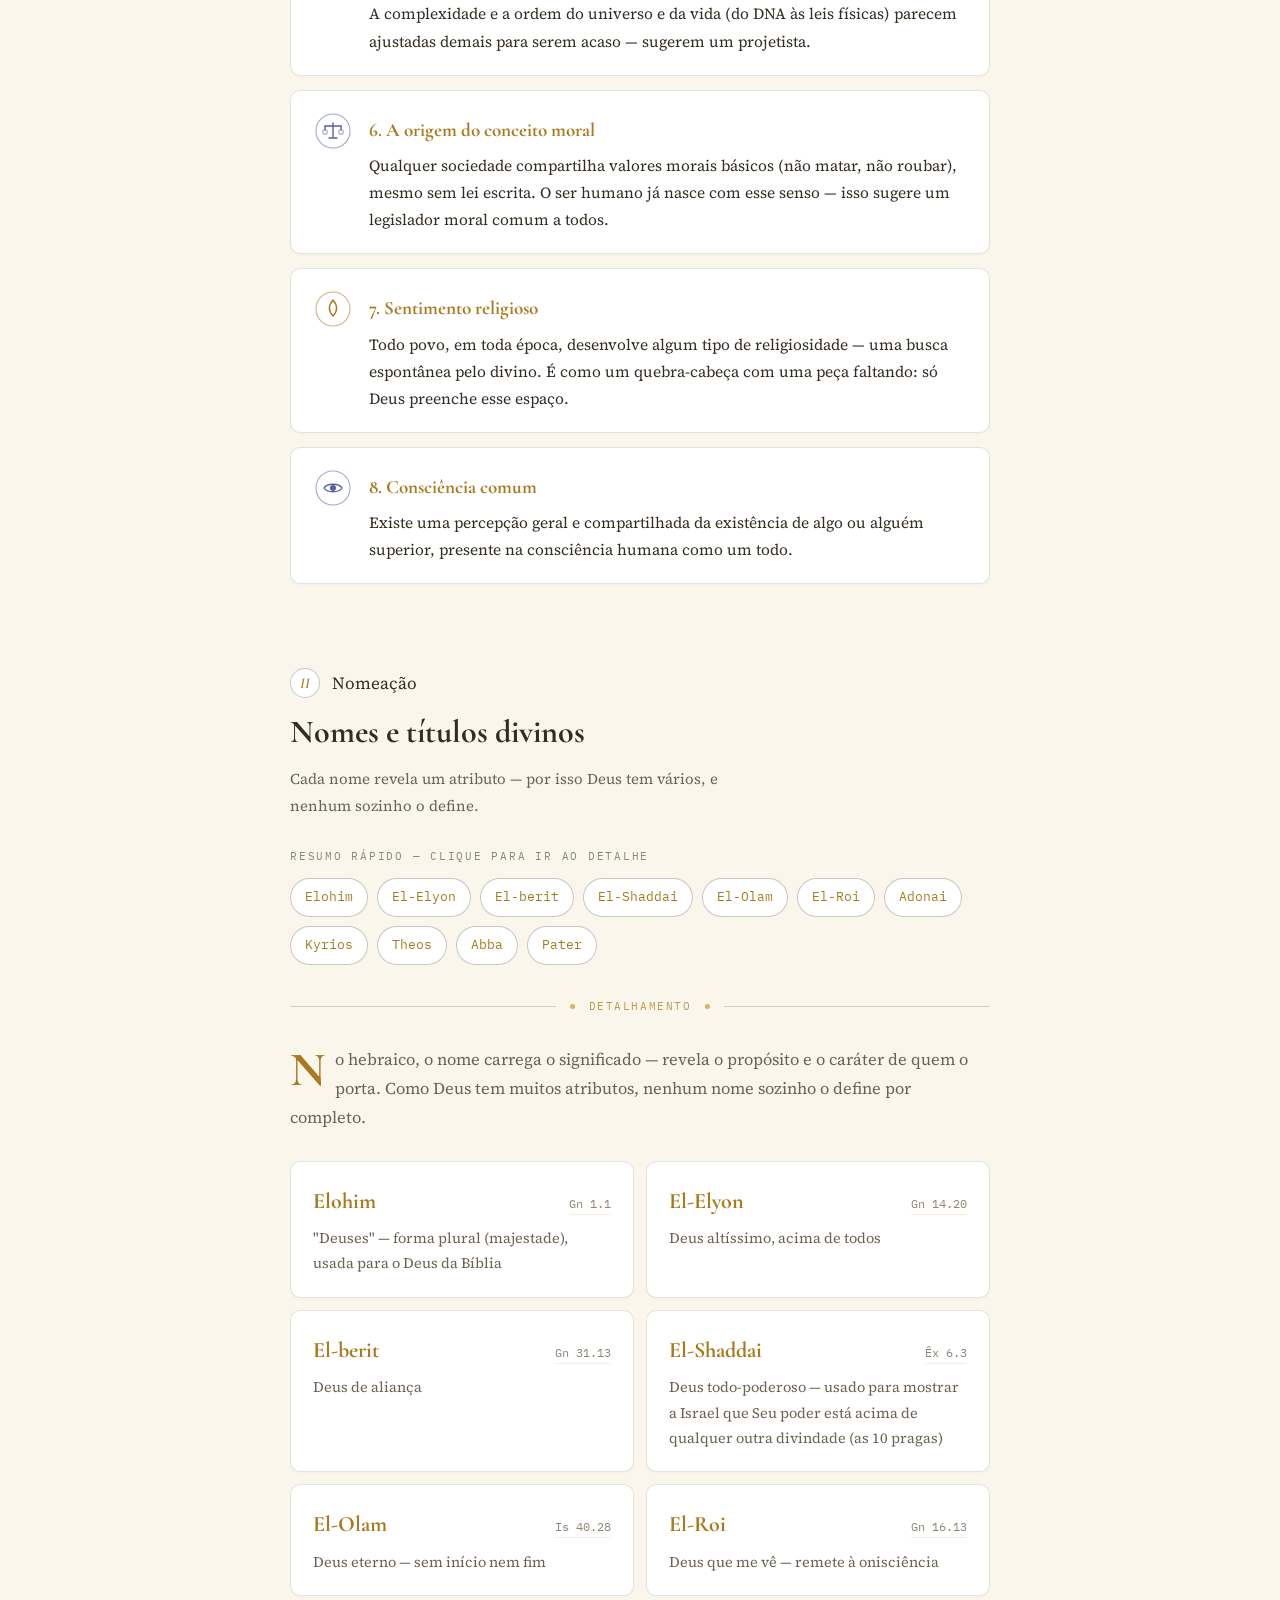
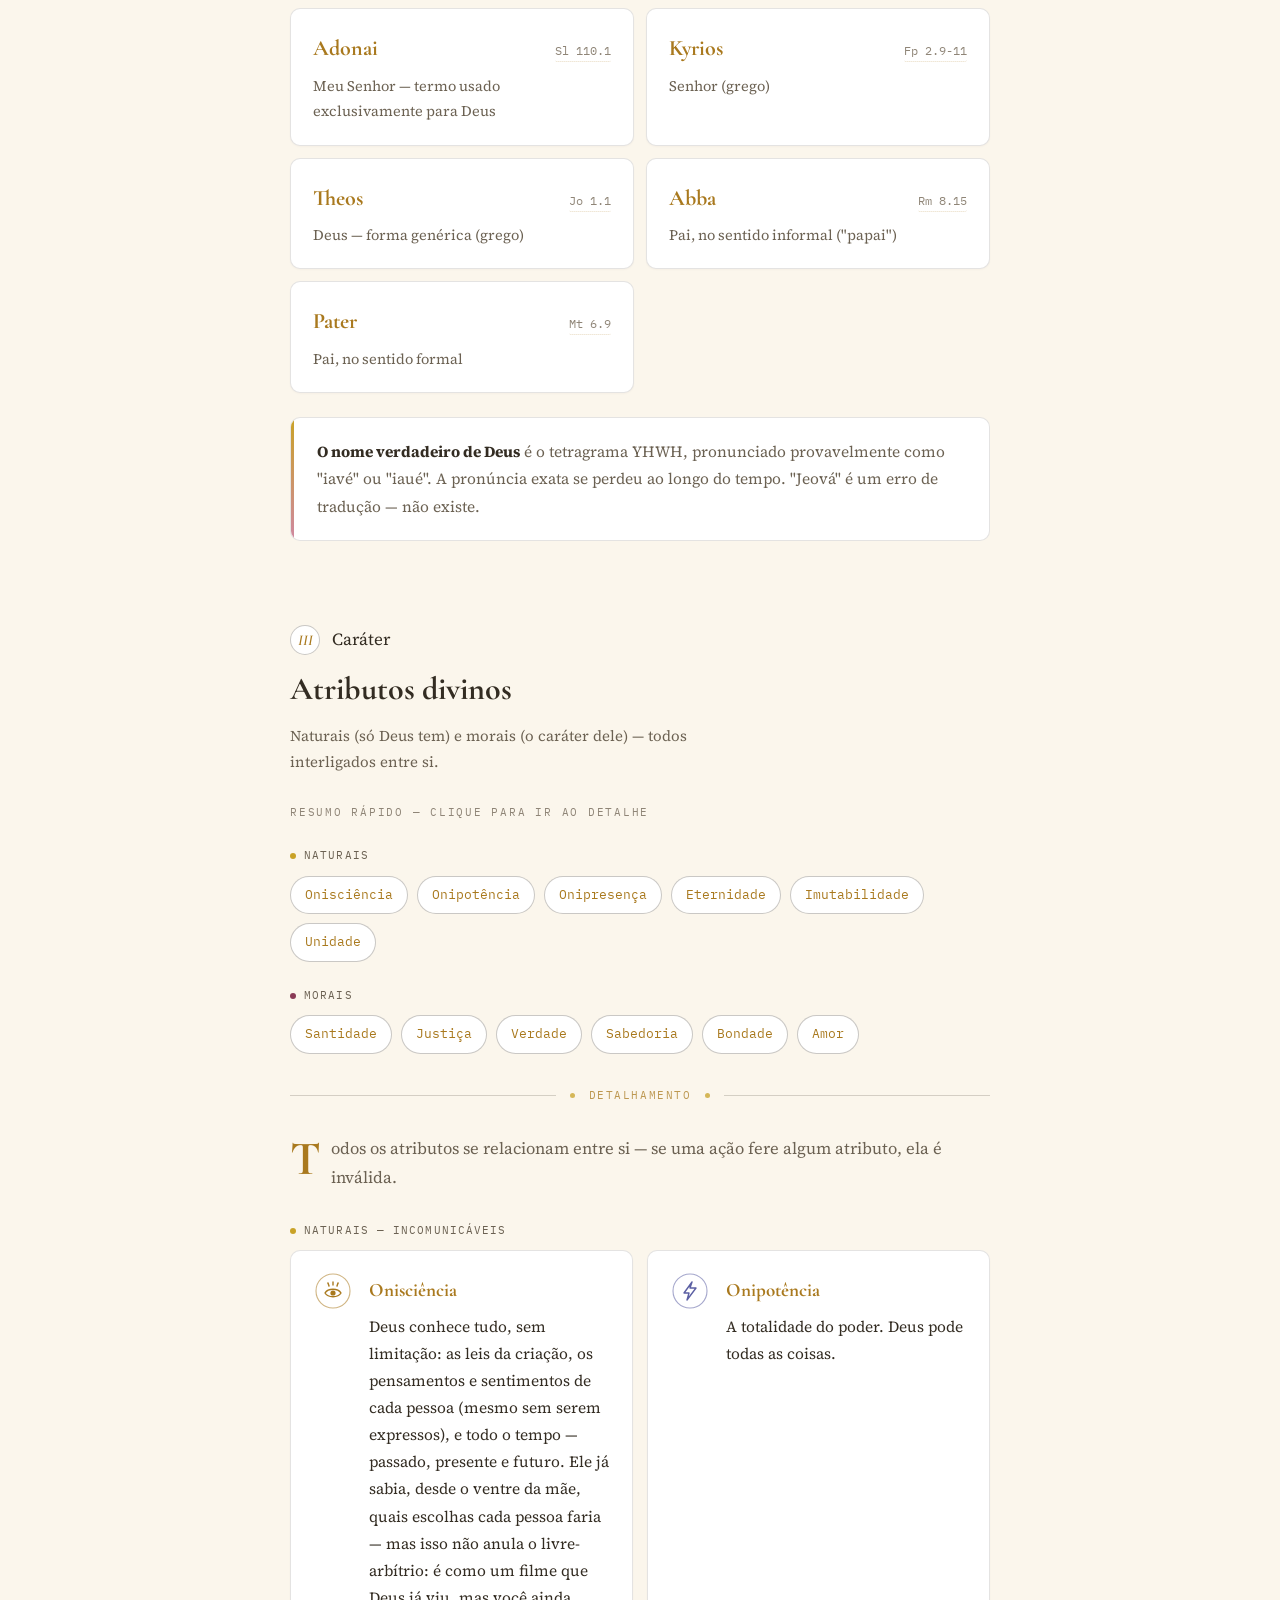
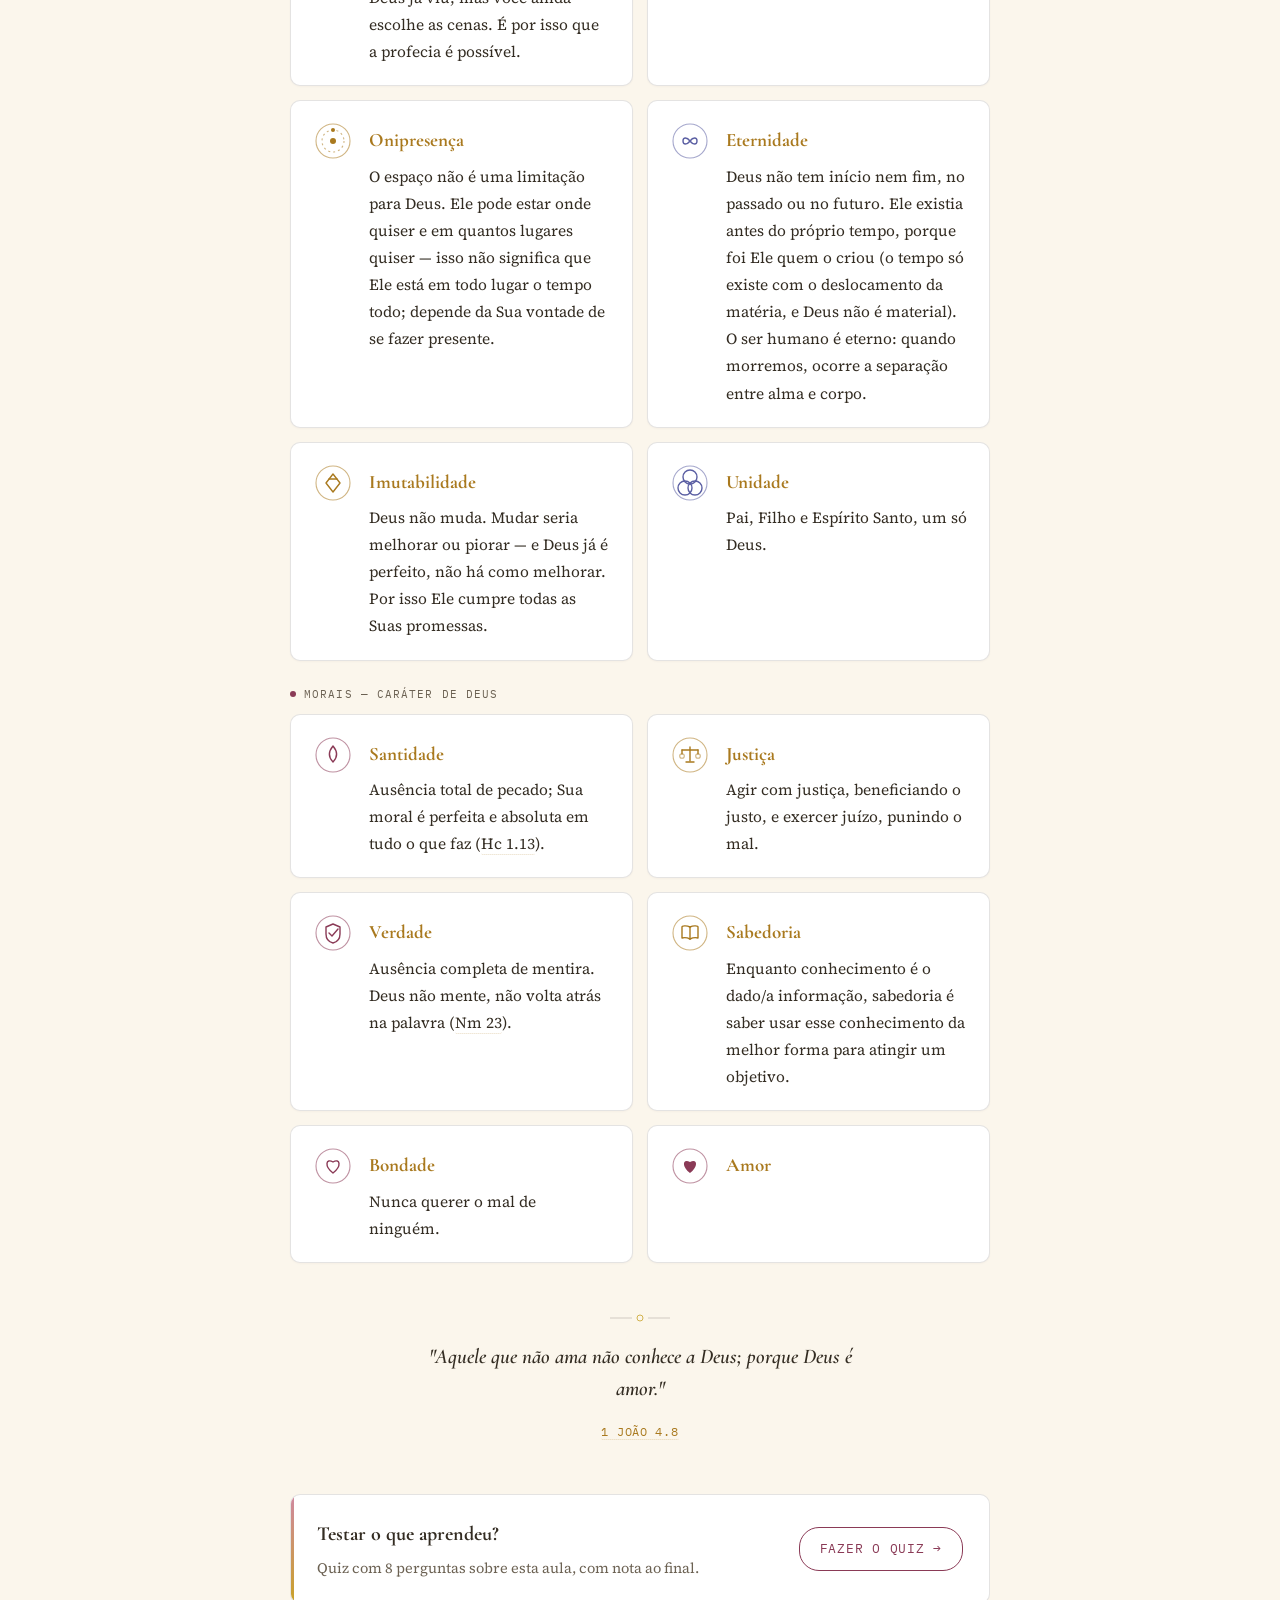
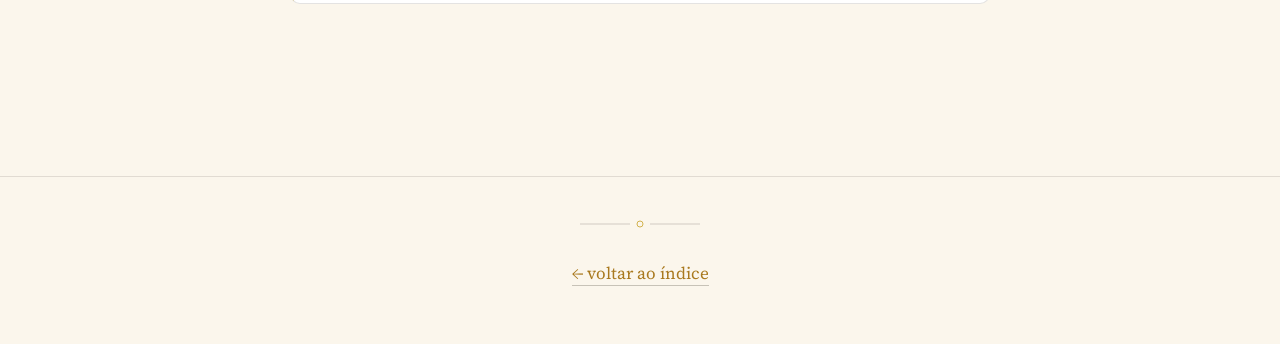
==== commit 27dc7c7e: "Adiciona quiz de cada aula com correção e nota - Novo motor de quiz genérico (js/quiz.js): alternati" ====
--- a/aulas/2026-08-13-doutrina-de-deus.html
+++ b/aulas/2026-08-13-doutrina-de-deus.html
@@ -407,6 +407,14 @@
       <p>"Aquele que não ama não conhece a Deus; porque Deus é amor."</p>
       <span class="verse-ref" data-ref="1 Jo 4.8">1 João 4.8</span>
     </div>
+
+    <div class="quiz-callout reveal">
+      <div class="quiz-callout-text">
+        <h3>Testar o que aprendeu?</h3>
+        <p>Quiz com 8 perguntas sobre esta aula, com nota ao final.</p>
+      </div>
+      <a class="quiz-callout-btn" href="2026-08-13-doutrina-de-deus-quiz.html">Fazer o quiz &rarr;</a>
+    </div>
   </section>
 
   </div>
--- a/css/style.css
+++ b/css/style.css
@@ -333,3 +333,108 @@
   .lecture-header h1{ font-size: 32px; }
   .section h2{ font-size: 25px; }
 }
+
+/* ---------- quiz link (card / callout) ---------- */
+.aula-quiz-link{
+  display: inline-flex; align-items: center; gap: 6px; margin-top: 14px;
+  font-family: 'IBM Plex Mono', monospace; font-size: 11.5px; letter-spacing: 0.06em; text-transform: uppercase;
+  color: var(--wine-soft); border: 1px solid var(--border-strong); border-radius: 20px; padding: 7px 14px;
+  background: var(--ink-2); position: relative; z-index: 2; transition: background 0.2s ease, transform 0.2s ease, border-color 0.2s ease;
+}
+.aula-quiz-link:hover{ background: #f7e3ea; border-color: var(--wine-soft); color: var(--wine-soft); transform: translateY(-2px); }
+
+.quiz-callout{
+  display: flex; align-items: center; justify-content: space-between; gap: 16px; flex-wrap: wrap;
+  border: 1px solid var(--border); border-radius: 10px; background: var(--ink-2);
+  padding: 22px 26px; margin: 44px 0 8px; position: relative; overflow: hidden;
+}
+.quiz-callout::before{ content: ""; position: absolute; left: 0; top: 0; height: 100%; width: 3px; background: linear-gradient(var(--wine), var(--gold)); }
+.quiz-callout .quiz-callout-text h3{ font-family: 'Cormorant Garamond', serif; font-weight: 700; font-size: 20px; margin: 0 0 4px; color: var(--cream); }
+.quiz-callout .quiz-callout-text p{ margin: 0; color: var(--cream-dim); font-size: 14.5px; }
+.quiz-callout .quiz-callout-btn{
+  font-family: 'IBM Plex Mono', monospace; font-size: 12.5px; letter-spacing: 0.06em; text-transform: uppercase;
+  color: var(--wine-soft); border: 1px solid var(--wine-soft); border-radius: 20px; padding: 10px 20px;
+  white-space: nowrap; transition: background 0.2s ease, color 0.2s ease, transform 0.2s ease;
+}
+.quiz-callout .quiz-callout-btn:hover{ background: var(--wine-soft); color: var(--ink-2); transform: translateY(-2px); }
+
+/* ---------- quiz page ---------- */
+.quiz-intro{ color: var(--cream-dim); font-size: 15.5px; margin: 0 0 34px; max-width: 60ch; }
+.quiz-list{ list-style: none; margin: 0; padding: 0; display: flex; flex-direction: column; gap: 18px; }
+
+.quiz-question-card{
+  border: 1px solid var(--border); border-radius: 10px; background: var(--ink-2);
+  padding: 22px 24px; box-shadow: 0 1px 2px rgba(51,44,34,0.03);
+  transition: border-color 0.25s ease;
+}
+.quiz-question-card.is-right{ border-color: var(--gold-dim); }
+.quiz-question-card.is-wrong{ border-color: rgba(138,58,86,0.35); }
+
+.quiz-q-head{ display: flex; align-items: flex-start; gap: 12px; margin-bottom: 16px; }
+.quiz-q-num{
+  font-family: 'Cormorant Garamond', serif; font-style: italic; font-weight: 600; font-size: 14px; color: var(--gold-soft);
+  border: 1px solid var(--border-strong); border-radius: 50%; width: 28px; height: 28px; flex-shrink: 0;
+  display: flex; align-items: center; justify-content: center; background: var(--ink);
+}
+.quiz-q-head h3{ font-family: 'Source Serif 4', Georgia, serif; font-weight: 600; font-size: 17px; line-height: 1.5; margin: 3px 0 0; color: var(--cream); }
+
+.quiz-options{ display: flex; flex-direction: column; gap: 9px; }
+.quiz-option{
+  display: flex; align-items: center; gap: 12px; text-align: left;
+  border: 1px solid var(--border-strong); border-radius: 8px; background: var(--ink);
+  padding: 11px 14px; font-family: 'Source Serif 4', Georgia, serif; font-size: 15px; color: var(--cream);
+  cursor: pointer; width: 100%; transition: border-color 0.2s ease, background 0.2s ease, transform 0.15s ease;
+}
+.quiz-option:hover:not(:disabled){ border-color: var(--gold); background: #f7ecd2; transform: translateY(-1px); }
+.quiz-option:focus-visible{ outline: 2px solid var(--gold-soft); outline-offset: 2px; }
+.quiz-option-letter{
+  font-family: 'IBM Plex Mono', monospace; font-size: 12px; color: var(--muted); flex-shrink: 0;
+  border: 1px solid var(--border-strong); border-radius: 50%; width: 22px; height: 22px;
+  display: flex; align-items: center; justify-content: center; background: var(--ink-2);
+}
+.quiz-option-text{ flex: 1; }
+.quiz-option-icon{ flex-shrink: 0; width: 16px; height: 16px; }
+.quiz-option.selected{ border-color: var(--gold); background: #f7ecd2; }
+.quiz-option.selected .quiz-option-letter{ border-color: var(--gold); color: var(--gold-soft); background: var(--ink-2); }
+
+.quiz-option:disabled{ cursor: default; }
+.quiz-option.correct{ border-color: var(--gold); background: #f7ecd2; }
+.quiz-option.correct .quiz-option-letter{ border-color: var(--gold); color: var(--gold-soft); }
+.quiz-option.correct .quiz-option-icon::after{ content: "✓"; color: var(--gold-soft); font-weight: 700; }
+.quiz-option.incorrect{ border-color: var(--wine-soft); background: #f7e3ea; }
+.quiz-option.incorrect .quiz-option-letter{ border-color: var(--wine-soft); color: var(--wine-soft); }
+.quiz-option.incorrect .quiz-option-icon::after{ content: "✕"; color: var(--wine-soft); font-weight: 700; }
+
+.quiz-feedback{ margin: 12px 0 0; font-family: 'IBM Plex Mono', monospace; font-size: 12px; letter-spacing: 0.02em; color: var(--muted); min-height: 1em; }
+.quiz-feedback.right{ color: var(--gold-soft); }
+.quiz-feedback.wrong{ color: var(--wine-soft); }
+
+.quiz-actions{ display: flex; flex-direction: column; align-items: center; gap: 14px; margin: 34px 0 8px; text-align: center; }
+.quiz-progress-label{ font-family: 'IBM Plex Mono', monospace; font-size: 12px; letter-spacing: 0.04em; color: var(--muted); margin: 0; transition: color 0.2s ease; }
+.quiz-progress-label.quiz-progress-warn{ color: var(--wine-soft); }
+.quiz-progress-label.shake{ animation: quiz-shake 0.4s ease; }
+@keyframes quiz-shake{ 0%,100%{ transform: translateX(0); } 25%{ transform: translateX(-4px); } 75%{ transform: translateX(4px); } }
+
+.quiz-submit, .quiz-reset{
+  font-family: 'IBM Plex Mono', monospace; font-size: 13px; letter-spacing: 0.08em; text-transform: uppercase;
+  color: var(--ink-2); background: var(--gold-soft); border: 1px solid var(--gold-soft); border-radius: 24px;
+  padding: 13px 32px; cursor: pointer; transition: background 0.2s ease, transform 0.2s ease, box-shadow 0.2s ease;
+}
+.quiz-submit:hover:not(:disabled){ background: #8f6717; transform: translateY(-2px); box-shadow: 0 12px 24px -12px var(--gold-dim); }
+.quiz-submit:disabled{ opacity: 0.45; cursor: not-allowed; }
+.quiz-reset{ background: transparent; color: var(--wine-soft); border-color: var(--wine-soft); }
+.quiz-reset:hover{ background: var(--wine-soft); color: var(--ink-2); transform: translateY(-2px); }
+
+.quiz-result{
+  text-align: center; border: 1px solid var(--gold-dim); border-radius: 12px; background: var(--ink-2);
+  padding: 32px 24px; margin: 0 0 30px; opacity: 0; transform: translateY(-8px);
+  transition: opacity 0.4s ease, transform 0.4s ease;
+}
+.quiz-result.show{ opacity: 1; transform: translateY(0); }
+.quiz-result-score{ display: flex; align-items: baseline; justify-content: center; gap: 6px; font-family: 'Cormorant Garamond', serif; font-weight: 700; }
+.quiz-result-num{ font-size: 56px; color: var(--gold-soft); line-height: 1; }
+.quiz-result-den{ font-size: 22px; color: var(--muted); }
+.quiz-result-pct{ font-family: 'IBM Plex Mono', monospace; font-size: 13px; letter-spacing: 0.1em; color: var(--muted); margin: 6px 0 14px; }
+.quiz-result-msg{ font-family: 'Source Serif 4', Georgia, serif; font-size: 16.5px; color: var(--cream); margin: 0; max-width: 44ch; margin-inline: auto; }
+.quiz-result.tier-low{ border-color: rgba(138,58,86,0.35); }
+.quiz-result.tier-low .quiz-result-num{ color: var(--wine-soft); }
